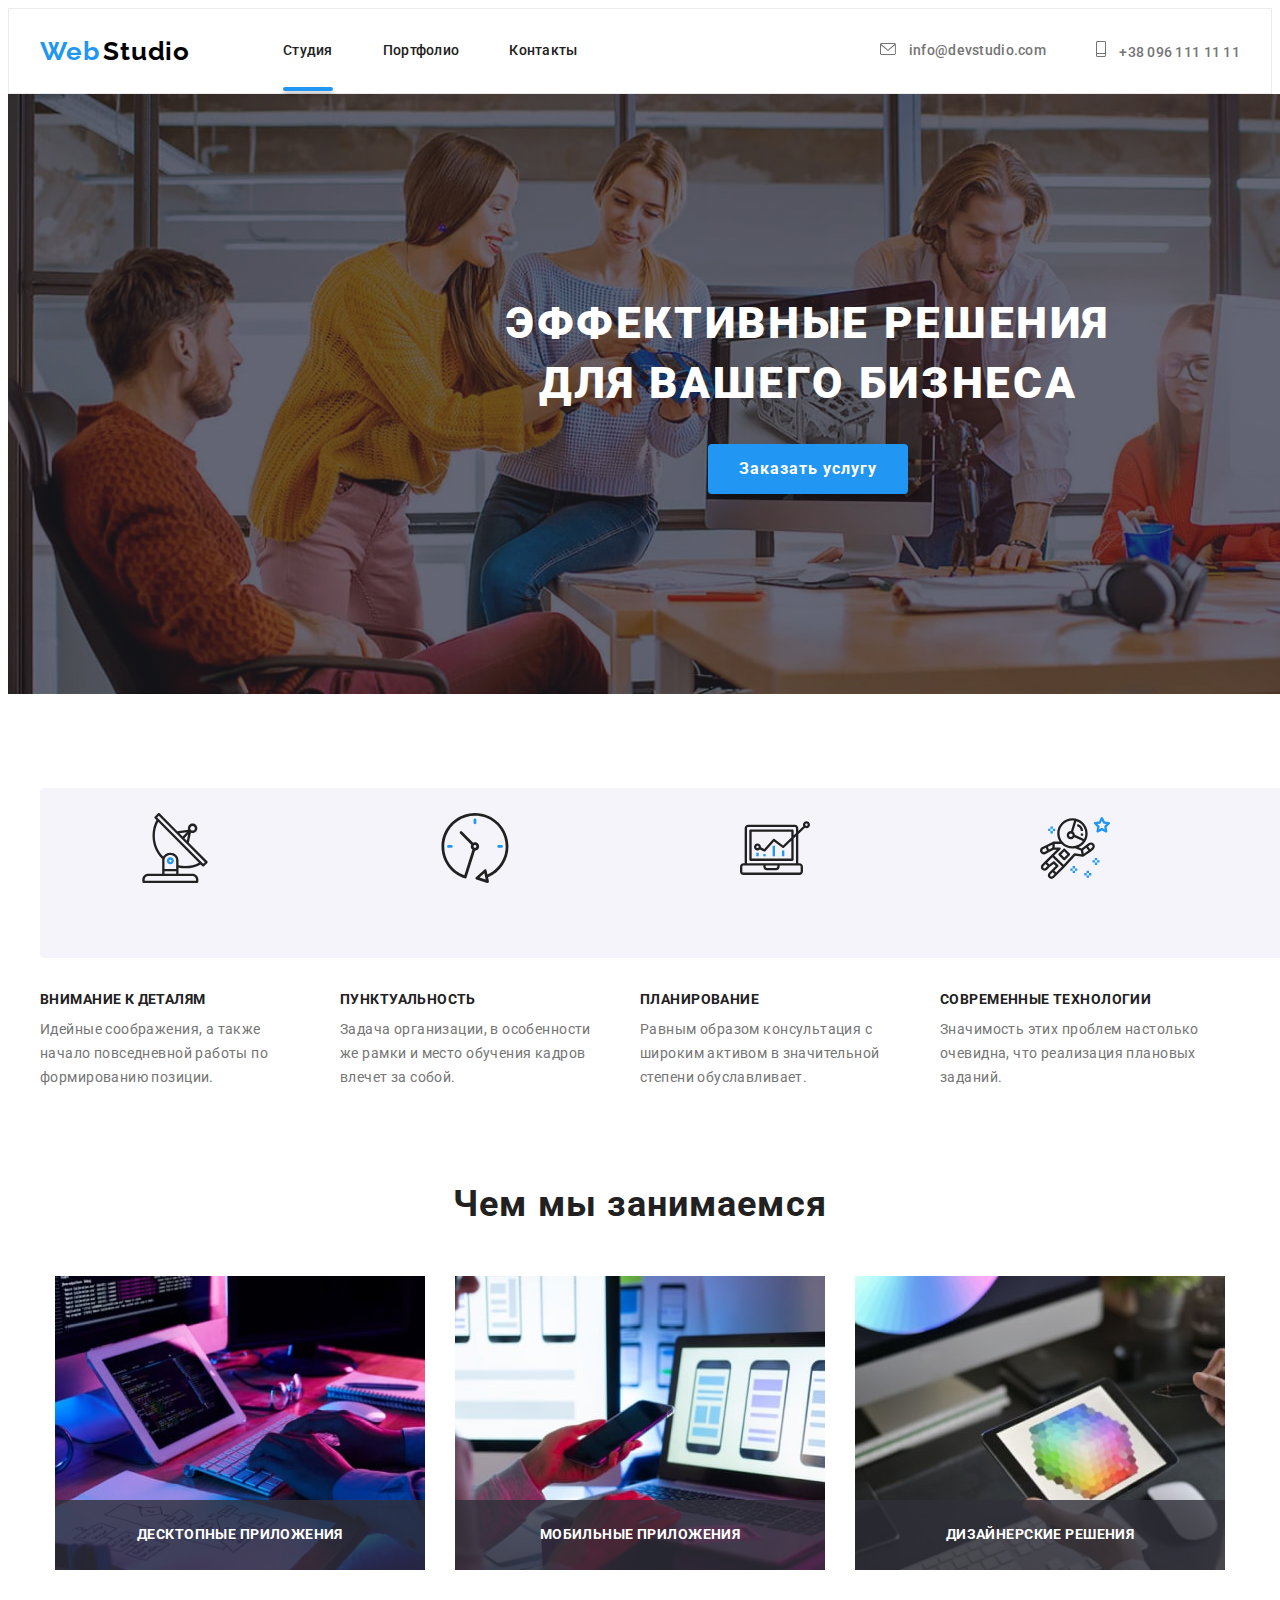
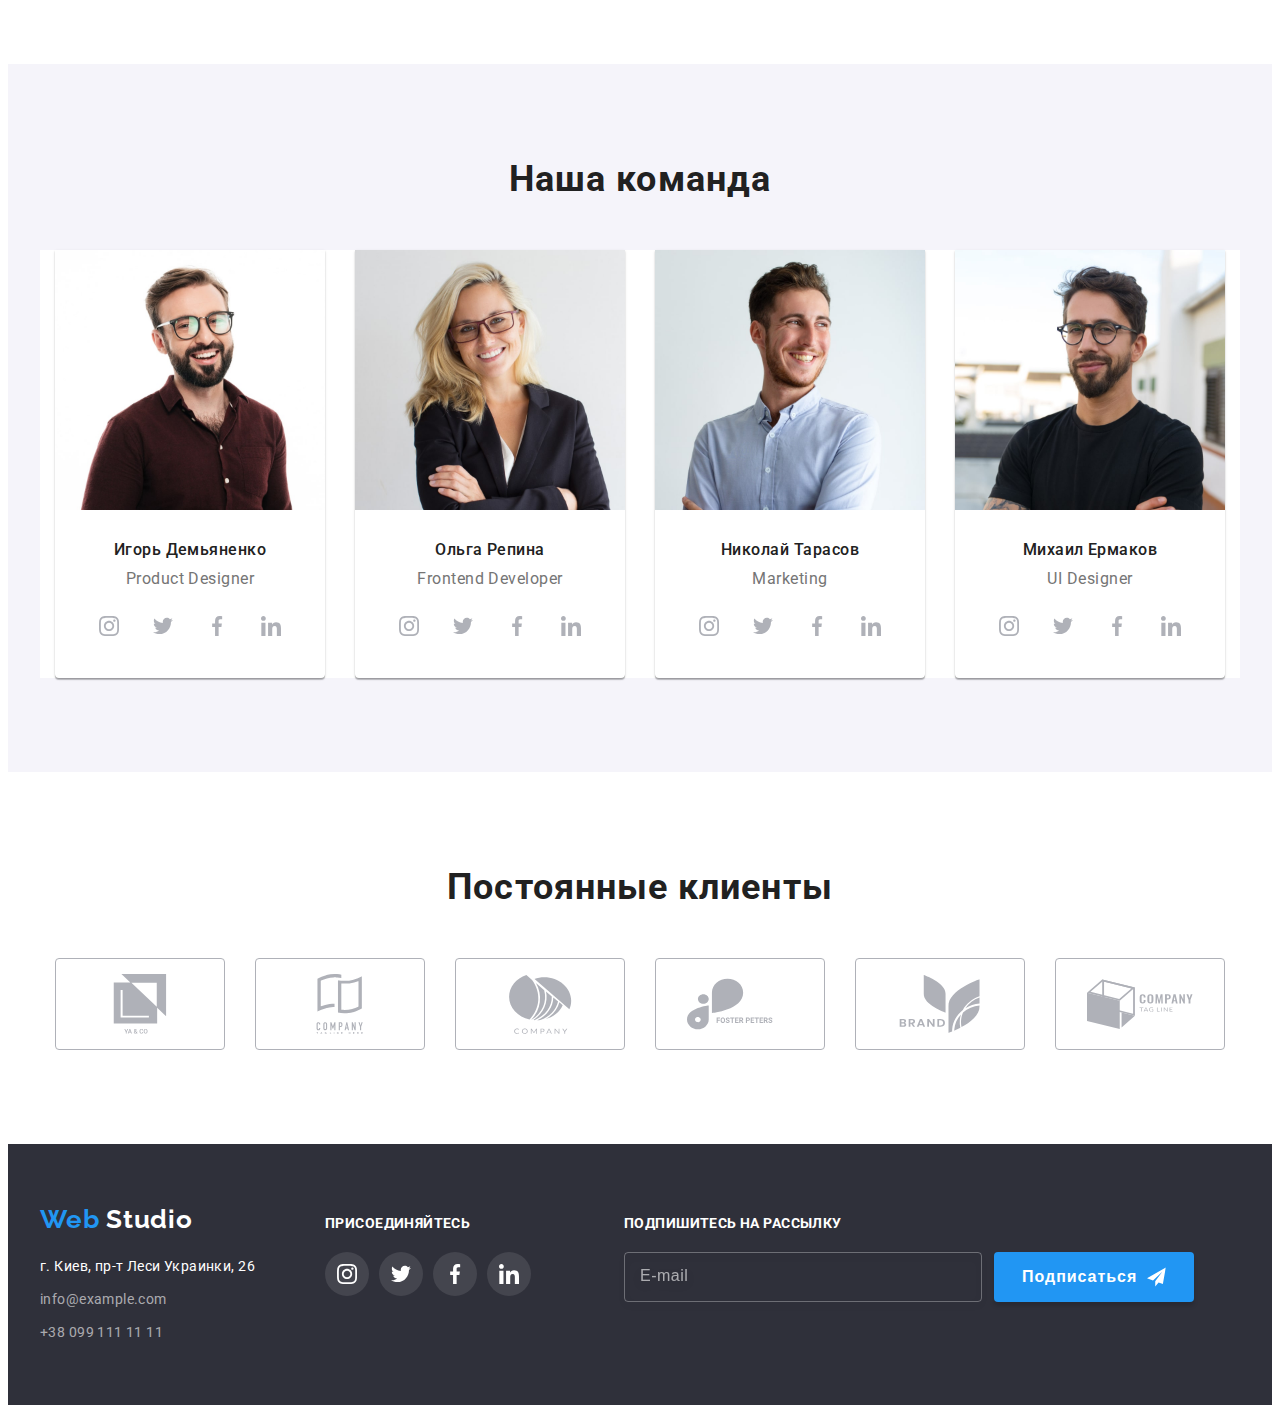
==== index.html @ dc40c223 "add files" ====
<!DOCTYPE html>
<html lang="ru">
  <head>
    <meta charset="UTF-8" />
    <meta http-equiv="X-UA-Compatible" content="IE=edge" />
    <meta name="viewport" content="width=device-width, initial-scale=1.0" />
    <title>goit-markup-hw-04</title>
    <link rel="preconnect" href="https://fonts.googleapis.com" />
    <link rel="preconnect" href="https://fonts.gstatic.com" crossorigin />
    <link
      href="https://fonts.googleapis.com/css2?family=Raleway:wght@700&family=Roboto:wght@400;500;700;900&display=swap"
      rel="stylesheet"
    />
    <link
      rel="stylesheet"
      href="https://cdnjs.cloudflare.com/ajax/libs/modern-normalize/1.1.0/modern-normalize.min.css"
      integrity="sha512-wpPYUAdjBVSE4KJnH1VR1HeZfpl1ub8YT/NKx4PuQ5NmX2tKuGu6U/JRp5y+Y8XG2tV+wKQpNHVUX03MfMFn9Q=="
      crossorigin="anonymous"
      referrerpolicy="no-referrer"
    />

    <link rel="stylesheet" href="./css/styles.css" />
  </head>
  <body>
    <!-- Шапка сайта   -->

    <header class="header">
      <div class="container header-container">
        <nav class="header-navigation">
          <a class="link header-logo" href="#0" lang="en">
            <span class="first-color-logo">Web</span>
            <span class="second-color-logo">Studio</span></a
          >
          <ul class="list header-list">
            <li class="header-item">
              <a class="link header-link current" href="">Студия </a>
            </li>
            <li class="header-item">
              <a class="link header-link" href="./portfolio.html"> Портфолио</a>
            </li>

            <li class="header-item">
              <a class="link header-link" href=""> Контакты </a>
            </li>
          </ul>
        </nav>

        <ul class="list header-contacts">
          <li>
            <a class="link header-mail" href="mailto:info@devstudio.com" lang="en">
              <svg class="header-mail-icon">
                <use href="./images/aicons.svg#letter" width="16" height="12"></use>
              </svg>
              info@devstudio.com</a
            >
          </li>
          <li>
            <a class="link header-tel" href="tel:+380961111111">
              <svg class="header-tel-icon">
                <use href="./images/aicons.svg#book" width="10" height="16"></use>
              </svg>
              +38 096 111 11 11</a
            >
          </li>
        </ul>
      </div>
    </header>

    <!-- Главный заголовок   -->
    <main>
      <section class="main-section">
        <div class="container main-container">
          <h1 class="mein-heading">Эффективные решения для вашего бизнеса</h1>
          <button class="main-btn" type="button" data-modal-open>Заказать услугу</button>
        </div>
      </section>

      <!-- Наши преимущества -->
      <section class="page-section">
        <div class="container">
          <ul class="list list-section">
            <li class="list-text">
              <svg class="page-section-icon" width="270" height="120">
                <use href="./images/aicons.svg#antenn" width="70" height="70"></use>
              </svg>

              <h3 class="head-section">Внимание к деталям</h3>
              <p class="content-section">
                Идейные соображения, а также начало повседневной работы по формированию позиции.
              </p>
            </li>
            <li class="list-text">
              <svg class="page-section-icon" width="270" height="120">
                <use href="./images/aicons.svg#clock" width="70" height="70"></use>
              </svg>
              <h3 class="head-section">Пунктуальность</h3>
              <p class="content-section">
                Задача организации, в особенности же рамки и место обучения кадров влечет за собой.
              </p>
            </li>
            <li class="list-text">
              <svg class="page-section-icon" width="270" height="120">
                <use href="./images/aicons.svg#diagram" width="70" height="70"></use>
              </svg>
              <h3 class="head-section">Планирование</h3>
              <p class="content-section">
                Равным образом консультация с широким активом в значительной степени обуславливает.
              </p>
            </li>
            <li class="list-text">
              <svg class="page-section-icon" width="270" height="120">
                <use href="./images/aicons.svg#astronaut" width="70" height="70"></use>
              </svg>
              <h3 class="head-section">Современные технологии</h3>
              <p class="content-section">
                Значимость этих проблем настолько очевидна, что реализация плановых заданий.
              </p>
            </li>
          </ul>
        </div>
      </section>

      <!-- Чем мы занимаемся  -->
      <section class="classes">
        <div class="container">
          <h2 class="title-work">Чем мы занимаемся</h2>
          <ul class="list list-img">
            <li class="order-img">
              <img src="./images/box-1.jpg" alt="фото1" width="370" height="294" />
              <h3 class="order-img-header">Десктопные приложения</h3>
            </li>
            <li class="order-img">
              <img src="./images/box-2.jpg" alt="фото2" width="370" height="294" />
              <h3 class="order-img-header">Мобильные приложения</h3>
            </li>
            <li class="order-img">
              <img src="./images/box-3.jpg" alt="фото3" width="370" height="294" />
              <h3 class="order-img-header">Дизайнерские решения</h3>
            </li>
          </ul>
        </div>
      </section>

      <!-- Наша команда  -->

      <section class="section-team">
        <div class="container">
          <h2 class="title-team">Наша команда</h2>
          <ul class="list list-team">
            <li>
              <img src="./images/person1.jpg" alt="Игорь Демьяненко" width="270" height="260" />
              <div class="indentation-text">
                <h3 class="name-person">Игорь Демьяненко</h3>
                <p class="work-person" lang="en">Product Designer</p>
                <ul class="list list-social-team">
                  <li class="social-team-item">
                    <a href="" class="social-team-link">
                      <svg class="social-team-icon" width="20" height="20">
                        <use href="./images/aicons.svg#instagram"></use>
                      </svg>
                    </a>
                  </li>
                  <li class="social-team-item">
                    <a href="" class="social-team-link">
                      <svg class="social-team-icon" width="20" height="20">
                        <use href="./images/aicons.svg#twitter"></use>
                      </svg>
                    </a>
                  </li>
                  <li class="social-team-item">
                    <a href="" class="social-team-link">
                      <svg class="social-team-icon" width="20" height="20">
                        <use href="./images/aicons.svg#facebook"></use>
                      </svg>
                    </a>
                  </li>
                  <li class="social-team-item">
                    <a href="" class="social-team-link">
                      <svg class="social-team-icon" width="20" height="20">
                        <use href="./images/aicons.svg#linkedin"></use>
                      </svg>
                    </a>
                  </li>
                </ul>
              </div>
            </li>
            <li>
              <img src="./images/person2.jpg" alt="Ольга Репина " width="270" height="260" />
              <div class="indentation-text">
                <h3 class="name-person">Ольга Репина</h3>
                <p class="work-person" lang="en">Frontend Developer</p>
                <ul class="list list-social-team">
                  <li class="social-team-item">
                    <a href="" class="social-team-link">
                      <svg class="social-team-icon" width="20" height="20">
                        <use href="./images/aicons.svg#instagram"></use>
                      </svg>
                    </a>
                  </li>
                  <li class="social-team-item">
                    <a href="" class="social-team-link">
                      <svg class="social-team-icon" width="20" height="20">
                        <use href="./images/aicons.svg#twitter"></use>
                      </svg>
                    </a>
                  </li>
                  <li class="social-team-item">
                    <a href="" class="social-team-link">
                      <svg class="social-team-icon" width="20" height="20">
                        <use href="./images/aicons.svg#facebook"></use>
                      </svg>
                    </a>
                  </li>
                  <li class="social-team-item">
                    <a href="" class="social-team-link">
                      <svg class="social-team-icon" width="20" height="20">
                        <use href="./images/aicons.svg#linkedin"></use>
                      </svg>
                    </a>
                  </li>
                </ul>
              </div>
            </li>
            <li>
              <img src="./images/person3.jpg" alt="Николай Тарасов" width="270" height="260" />
              <div class="indentation-text">
                <h3 class="name-person">Николай Тарасов</h3>
                <p class="work-person" lang="en">Marketing</p>
                <ul class="list list-social-team">
                  <li class="social-team-item">
                    <a href="" class="social-team-link">
                      <svg class="social-team-icon" width="20" height="20">
                        <use href="./images/aicons.svg#instagram"></use>
                      </svg>
                    </a>
                  </li>
                  <li class="social-team-item">
                    <a href="" class="social-team-link">
                      <svg class="social-team-icon" width="20" height="20">
                        <use href="./images/aicons.svg#twitter"></use>
                      </svg>
                    </a>
                  </li>
                  <li class="social-team-item">
                    <a href="" class="social-team-link">
                      <svg class="social-team-icon" width="20" height="20">
                        <use href="./images/aicons.svg#facebook"></use>
                      </svg>
                    </a>
                  </li>
                  <li class="social-team-item">
                    <a href="" class="social-team-link">
                      <svg class="social-team-icon" width="20" height="20">
                        <use href="./images/aicons.svg#linkedin"></use>
                      </svg>
                    </a>
                  </li>
                </ul>
              </div>
            </li>
            <li>
              <img src="./images/person4.jpg" alt="Михаил Ермаков" width="270" height="260" />
              <div class="indentation-text">
                <h3 class="name-person">Михаил Ермаков</h3>
                <p class="work-person" lang="en">UI Designer</p>
                <ul class="list list-social-team">
                  <li class="social-team-item">
                    <a href="" class="social-team-link">
                      <svg class="social-team-icon" width="20" height="20">
                        <use href="./images/aicons.svg#instagram"></use>
                      </svg>
                    </a>
                  </li>
                  <li class="social-team-item">
                    <a href="" class="social-team-link">
                      <svg class="social-team-icon" width="20" height="20">
                        <use href="./images/aicons.svg#twitter"></use>
                      </svg>
                    </a>
                  </li>
                  <li class="social-team-item">
                    <a href="" class="social-team-link">
                      <svg class="social-team-icon" width="20" height="20">
                        <use href="./images/aicons.svg#facebook"></use>
                      </svg>
                    </a>
                  </li>
                  <li class="social-team-item">
                    <a href="" class="social-team-link">
                      <svg class="social-team-icon" width="20" height="20">
                        <use href="./images/aicons.svg#linkedin"></use>
                      </svg>
                    </a>
                  </li>
                </ul>
              </div>
            </li>
          </ul>
        </div>
      </section>
      <!-- Постоянные клиенты  -->
      <section class="section-clients">
        <div class="container">
          <h2 class="title-clients">Постоянные клиенты</h2>
          <ul class="list list-clients">
            <li class="item-clients">
              <a href="" class="link-clients">
                <svg class="icon-clients" width="106" height="60">
                  <use href="./images/aicons.svg#company1"></use>
                </svg>
              </a>
            </li>
            <li class="item-clients">
              <a href="" class="link-clients">
                <svg class="icon-clients" width="106" height="60">
                  <use href="./images/aicons.svg#company2"></use>
                </svg>
              </a>
            </li>
            <li class="item-clients">
              <a href="" class="link-clients">
                <svg class="icon-clients" width="106" height="60">
                  <use href="./images/aicons.svg#company3"></use>
                </svg>
              </a>
            </li>
            <li class="item-clients">
              <a href="" class="link-clients">
                <svg class="icon-clients" width="106" height="60">
                  <use href="./images/aicons.svg#group-2"></use>
                </svg>
              </a>
            </li>
            <li class="item-clients">
              <a href="" class="link-clients">
                <svg class="icon-clients" width="106" height="60">
                  <use href="./images/aicons.svg#company5"></use>
                </svg>
              </a>
            </li>
            <li class="item-clients">
              <a href="" class="link-clients">
                <svg class="icon-clients" width="106" height="60">
                  <use href="./images/aicons.svg#group6"></use>
                </svg>
              </a>
            </li>
          </ul>
        </div>
      </section>
    </main>

    <!-- Контакты -->

    <footer class="footer-block">
      <div class="container futter-container">
        <div class="address-block">
          <a class="link" href="#0" lang="en"
            ><span class="first-color-logo">Web</span
            ><span class="second-color-logo futter-logo-color"> Studio</span>
          </a>
          <address class="contacts">
            <ul class="list">
              <li>
                <a
                  class="link contacts-address"
                  href="https://goo.gl/maps/wN2QfeuY1FiPQJow7"
                  target="_blank"
                  rel="noopener noreferrer"
                >
                  г. Киев, пр-т Леси Украинки, 26
                </a>
              </li>
              <li class="mail-futter">
                <a class="link contacts-mail mail-futter" href="" lang="en">info@example.com</a>
              </li>
              <li>
                <a class="link contacts-tel" href=""> +38 099 111 11 11</a>
              </li>
            </ul>
          </address>
        </div>
        <div class="socials-block">
          <h3 class="tittle-socials">ПРИСОЕДИНЯЙТЕСЬ</h3>
          <ul class="list social-list">
            <li class="social-item">
              <a href="" class="social-link">
                <svg class="social-icon" width="20" height="20">
                  <use href="./images/aicons.svg#instagram"></use>
                </svg>
              </a>
            </li>
            <li class="social-item">
              <a href="" class="social-link">
                <svg class="social-icon" width="20" height="20">
                  <use href="./images/aicons.svg#twitter"></use>
                </svg>
              </a>
            </li>
            <li class="social-item">
              <a href="" class="social-link">
                <svg class="social-icon" width="20" height="20">
                  <use href="./images/aicons.svg#facebook"></use>
                </svg>
              </a>
            </li>
            <li class="social-item">
              <a href="" class="social-link">
                <svg class="social-icon" width="20" height="20">
                  <use href="./images/aicons.svg#linkedin"></use>
                </svg>
              </a>
            </li>
          </ul>
        </div>
        <form action="#" class="subscription">
          <p class="text-subscription">Подпишитесь на рассылку</p>
          <div class="wrapper-send">
            <input class="input-subscription" type="email" placeholder="E-mail" />
            <button type="submit" class="btn-subscription">
              Подписаться
              <svg class="icon-send" width="24" height="24">
                <use href="./images/aicons.svg#icon-send" class="icon-send"></use>
              </svg>
            </button>
          </div>
        </form>
      </div>
    </footer>
    <div class="backdrop is-hidden" data-modal>
      <div class="modal">
        <button type="button" class="modal-close" data-modal-close>
          <svg class="modal-close-icon" width="18" height="18">
            <use href="./images/aicons.svg#close"></use>
          </svg>
        </button>
        <b class="modal-title">Оставьте свои данные, мы вам перезвоним</b>
        <form action="#" class="modal-form">
          <label for="user-name"> Имя </label>
          <div class="input-wrap">
            <input type="text" class="modal-form-input" name="user-name" id="user-name" />
            <svg width="18" height="18" class="input-icon">
              <use href="./images/aicons.svg#person-black"></use>
            </svg>
          </div>
          <label for="user-tel">Телефон</label>
          <div class="input-wrap">
            <input type="tel" class="modal-form-input" name="user-tel" id="user-tel" />
            <svg width="18" height="18" class="input-icon">
              <use href="./images/aicons.svg#phone-black"></use>
            </svg>
          </div>
          <label for="user-mail">Почта</label>
          <div class="input-wrap">
            <input type="email" class="modal-form-input" name="user-mail" id="user-mail" />
            <svg width="18" height="18" class="input-icon">
              <use href="./images/aicons.svg#email-black"></use>
            </svg>
          </div>
          <p class="comment-modal">Комментарий</p>
          <textarea name="inline-text" class="area-text" placeholder="Введите текст"></textarea>
          <div class="wrap-check">
            <input type="checkbox" name="policy" id="policy" class="modal-check visually-hidden" />
            <label for="policy" class="check-text">
              <span class="check-item">
                <svg width="11" height="8" class="check-icom">
                  <use href="./images/aicons.svg#check"></use>
                </svg>
              </span>
              Соглашаюсь с рассылкой и принимаю <a href="" class="link-check">Условия договора</a>
            </label>
          </div>
          <button type="submit" class="btn-modal">Отправить</button>
        </form>
      </div>
    </div>
    <script src="./JS/modal.js"></script>
  </body>
</html>
---- css/styles.css ----
:root {
  --first-title-color: #ffffff;
  --second-title-color: #212121;
  --accent-color: #2196f3;
  --header-text-color: #212121;
  --first-logo-color: #2196f3;
  --second-logo-color: #000000;
  --address-color: #ffffff;
  --second-address-color: rgba(255, 255, 255, 0.6);
}
body {
  font-family: 'roboto', Arial, Helvetica, sans-serif;
  color: #757575;
}

p,
h1,
h2,
h3,
h4,
h5,
h6 {
  margin: 0;
}
ul {
  margin: 0;
  padding: 0;
}
button {
  cursor: pointer;
}
img {
  display: block;
  max-width: 100%;
}
.container {
  width: 1200px;
  padding-left: 15px;
  padding-right: 15px;
  margin: 0 auto;
}

.list {
  list-style: none;
}

.link {
  text-decoration: none;
}
.visually-hidden {
  position: absolute;
  clip: rect(0 0 0 0);
  width: 1px;
  height: 1px;
  margin: -1px;
  border: 0;
  padding: 0;
  overflow: hidden;
}
/* ----------------------------ЛОГОТИП-------------------- */
.header-logo {
  margin-right: 93px;
}
.first-color-logo {
  font-family: Raleway;
  font-weight: 700;
  font-size: 26px;
  line-height: 1.19;
  letter-spacing: 0.03em;
  color: var(--first-logo-color);
}

.second-color-logo {
  font-family: Raleway;
  font-weight: 700;
  font-size: 26px;
  line-height: 1.19;
  letter-spacing: 0.03em;
  color: var(--second-logo-color);
}

/* ------------------------------ШАПКА-------------------------- */

.header-border {
  background-color: #ffffff;
  margin-left: auto;
  margin-right: auto;
  border-bottom: 1px solid #ececec;
}
.header-container {
  display: flex;
}

.header-navigation {
  display: flex;
  align-items: center;
}
.header-list {
  display: flex;
}
.header-item:not(:last-child) {
  margin-right: 50px;
}
.header-contacts {
  display: flex;
  align-items: center;
  margin-left: auto;
}

.header-link {
  position: relative;

  display: block;
  padding-bottom: 32px;
  padding-top: 32px;
  font-weight: 500;
  font-size: 14px;
  line-height: 1.14;
  letter-spacing: 0.02em;
  color: var(--header-text-color);

  transition-property: var(--accent-color);
  transition-duration: 250ms;
  transition-timing-function: cubic-bezier(0.4, 0, 0.2, 1);
}

.header-link.current::after {
  position: absolute;
  left: 0;
  bottom: 0;

  content: '';
  display: block;
  width: 100%;
  height: 4px;
  background-color: var(--accent-color);
  box-shadow: 0px 4px 4px rgba(0, 0, 0, 0.25);
  border-radius: 2px;
}

.header-mail {
  display: block;
  padding-bottom: 32px;
  padding-top: 32px;
  font-weight: 500;
  font-size: 14px;
  line-height: 1.14;
  letter-spacing: 0.02em;
  color: #757575;
  margin-right: 50px;

  transition-property: var(--accent-color);
  transition-duration: 250ms;
  transition-timing-function: cubic-bezier(0.4, 0, 0.2, 1);
}

.header-mail-icon {
  width: 16px;
  height: 12px;
  margin-right: 10px;
  align-items: center;
  fill: currentColor;
}

.header-tel {
  display: block;
  padding-bottom: 32px;
  padding-top: 32px;
  font-weight: 500;
  font-size: 14px;
  line-height: 1.14;
  letter-spacing: 0.02em;
  color: #757575;

  transition-property: var(--accent-color);
  transition-duration: 250ms;
  transition-timing-function: cubic-bezier(0.4, 0, 0.2, 1);
}
.header-tel-icon {
  width: 10px;
  height: 16px;
  margin-right: 10px;
  fill: currentColor;
}

.header-link:hover,
.header-link:focus {
  color: var(--accent-color);
  transition-duration: 500ms;
}
.header-mail:hover,
.header-mail:focus {
  color: var(--accent-color);
}
.header-tel:hover,
.header-tel:focus {
  color: var(--accent-color);
}
/* ---------------------ГЛАВНЫЙ ЗАГОЛОВОК------------------- */
.main-section {
  background: #2f303a;
  background-image: linear-gradient(rgba(47, 48, 58, 0.4), rgba(47, 48, 58, 0.4)),
    url(../images/Img-min.jpg);

  background-repeat: no-repeat;
  background-position: center;
  background-size: cover;
  width: 1600px;

  margin-left: auto;
  margin-right: auto;
  padding-top: 200px;
  padding-bottom: 200px;
}

.mein-heading {
  display: block;
  margin: 0 auto;
  width: 696px;

  font-weight: 900;
  font-size: 44px;
  line-height: 1.36;
  text-align: center;
  letter-spacing: 0.06em;
  text-transform: uppercase;
  color: var(--first-title-color);
}

.main-btn {
  width: 200px;
  display: block;
  margin: 0 auto;
  margin-top: 30px;
  padding: 10px;
  border-radius: 4px;
  box-shadow: 10px 4px 4px rgba(0, 0, 0, 0.15);

  font-family: inherit;
  font-weight: 700;
  font-size: 16px;
  line-height: 1.88;
  align-items: center;
  text-align: center;
  letter-spacing: 0.06em;
  cursor: pointer;
  background: #2196f3;
  color: var(--first-title-color);
  border: none;
}
.backdrop {
  position: fixed;

  width: 100vw;
  height: 100vh;
  top: 0;
  background: rgba(0, 0, 0, 0.2);
  transition: opacity 500ms, visibility 500ms;
}
.backdrop.is-hidden .modal {
  transform: scale(1.5) rotate(180deg) translate(-500px, 500px);
  transition: transform 500ms;
}
.modal {
  position: absolute;
  top: 50%;
  left: 50%;
  width: 528px;
  height: 581px;
  padding: 40px;

  background: #ffffff;
  box-shadow: 0px 1px 3px rgba(0, 0, 0, 0.12), 0px 1px 1px rgba(0, 0, 0, 0.14),
    0px 2px 1px rgba(0, 0, 0, 0.2);
  border-radius: 4px;
  transform: scale(1) rotate(0) translate(-500px, 500px);
  transform: translate(-50%, -50%);
  transition: transform 500ms;
}

.modal-close {
  position: absolute;
  width: 30px;
  height: 30px;
  border-radius: 50%;
  top: 8px;
  right: 8px;
  background: #ffffff;
  border: 1px solid rgba(0, 0, 0, 0.1);

  display: flex;
  align-items: center;
}
.modal-close-icon {
  transition-property: fill;
  transition-duration: 250ms;
  transition-timing-function: cubic-bezier(0.4, 0, 0.2, 1);
}
.modal-close:hover .modal-close-icon,
.modal-close:focus .modal-close-icon {
  fill: var(--accent-color);

  transition-property: fill;
  transition-duration: 250ms;
  transition-timing-function: cubic-bezier(0.4, 0, 0.2, 1);
}
.is-hidden {
  visibility: hidden;
  opacity: 0;
  pointer-events: none;
}
.modal-title {
  display: inline-block;
  font-weight: 700;
  font-size: 20px;
  line-height: 1.15;
  text-align: center;
  letter-spacing: 0.03em;
  margin-bottom: 12px;
  color: #212121;
}
.input-wrap {
  position: relative;
  margin-bottom: 10px;
}
.modal-form > label {
  display: block;
  font-weight: 400;
  font-size: 12px;
  line-height: 1.17;
  letter-spacing: 0.01em;
  margin-bottom: 4px;
}
.modal-form-input {
  margin: 0;
  width: 100%;
  height: 40px;
  border: 1px solid rgba(33, 33, 33, 0.2);
  border-radius: 4px;
  padding: 12px 42px;
  outline: none;
}
.modal-form-input:focus,
.area-text:focus {
  border-color: #2196f3;
}
.modal-form-input:focus + .input-icon {
  fill: #2196f3;
}
.input-icon {
  position: absolute;
  left: 12px;
  top: 50%;
  transform: translateY(-50%);
}
.area-text {
  width: 100%;
  height: 120px;
  border: 1px solid rgba(33, 33, 33, 0.2);
  border-radius: 4px;
  resize: none;
  padding: 12px 16px;
  outline: none;
}

.area-text::placeholder {
  font-weight: normal;
  font-size: 14px;
  line-height: 1.14;
  letter-spacing: 0.01em;
  color: rgba(117, 117, 117, 0.5);
}
.comment-modal {
  margin-bottom: 4px;
  font-weight: 400;
  font-size: 12px;
  line-height: 1.14;
  letter-spacing: 0.01em;
}
.wrap-check {
  margin-top: 16px;
  margin-bottom: 34px;
}
.modal-check:checked + .check-text .check-item {
  background-color: var(--accent-color);
  border: none;
}
.check-item {
  display: flex;
  align-items: center;
  justify-content: center;
  width: 16px;
  height: 15px;
  border: 2px solid#212121;
  border-radius: 2px;
  margin-right: 8px;
}
.check-icom {
  fill: #ffffff;
}
.check-text {
  display: flex;
  align-items: center;
  justify-content: center;

  font-style: normal;
  font-weight: normal;
  font-size: 14px;
  line-height: 1.71;
  letter-spacing: 0.03em;
}
.link-check {
  font-weight: 400;
  font-size: 14px;
  line-height: 1.71;
  letter-spacing: 0.03em;
  color: #2196f3;
}
.btn-modal {
  display: block;
  width: 200px;
  height: 50px;
  font-weight: 700;
  font-size: 16px;
  line-height: 1.87;
  margin: 0 auto;
  letter-spacing: 0.06em;
  color: #ffffff;
  background: #188ce8;
  box-shadow: 0px 4px 4px rgba(0, 0, 0, 0.15);
  border-radius: 4px;
  border: none;
  padding: 0;
}
/* ------------------------------ПРИЕМУЩЕСТВА-------------------- */

.page-section {
  margin-left: auto;
  margin-right: auto;
  background: #ffffff;
  padding-top: 94px;
  padding-bottom: 94px;
}

.list-section {
  margin-right: auto;
  margin-left: auto;
  display: flex;
}
.list-text {
  width: 270px;
}

.list-text:not(:last-child) {
  margin-right: 30px;
}
.page-section-icon {
  padding: 25px 100px;
  background: #f5f4fa;
  border-radius: 4px;
  margin-bottom: 30px;
}
.head-section {
  margin-bottom: 10px;
  font-weight: 700;
  font-size: 14px;
  line-height: 1.14;
  letter-spacing: 0.03em;
  text-transform: uppercase;
  color: var(--header-text-color);
}

.content-section {
  font-weight: 400;
  font-size: 14px;
  line-height: 1.71;
  letter-spacing: 0.03em;
}
/*---------------ЧЕМ ЗАНИМАЕМСЯ------------ */
.classes {
  margin-right: auto;
  margin-left: auto;
  padding-bottom: 94px;
}

.title-work {
  margin-bottom: 50px;
  background: #ffffff;
  font-weight: 700;
  font-size: 36px;
  line-height: 1.17;
  text-align: center;
  letter-spacing: 0.03em;
  color: var(--second-title-color);
}
.list-img {
  display: flex;
  justify-content: center;
}
.order-img:not(:last-child) {
  margin-right: 30px;
}
.order-img {
  position: relative;
}

.order-img-header {
  display: flex;
  position: absolute;
  width: 100%;
  height: 70px;
  bottom: 0;
  align-items: center;
  justify-content: center;

  font-weight: 700;
  font-size: 14px;
  line-height: 1.14px;
  text-align: center;
  letter-spacing: 0.03em;
  background-color: rgba(47, 48, 58, 0.8);
  text-transform: uppercase;
  color: #ffffff;
}
/* ------------НАША КОМАНДА----------------- */

.section-team {
  background: #f5f4fa;
  margin-left: auto;
  margin-right: auto;
  padding-top: 94px;
  padding-bottom: 94px;
}

.title-team {
  margin-bottom: 50px;
  font-weight: 700;
  font-size: 36px;
  line-height: 1.17;
  text-align: center;
  letter-spacing: 0.03em;
  color: var(--header-text-color);
}
.list-team {
  display: flex;
  justify-content: center;
  background-color: #ffffff;
}
.list-team > li:not(:last-child) {
  margin-right: 30px;
}
.list-team > li {
  box-shadow: 0px 1px 3px rgba(0, 0, 0, 0.12), 0px 1px 1px rgba(0, 0, 0, 0.14),
    0px 2px 1px rgba(0, 0, 0, 0.2);
  border-radius: 0px 0px 4px 4px;
  width: 270px;
}
.indentation-text {
  padding-top: 30px;
  padding-bottom: 30px;
}
.name-person {
  font-weight: 500;
  font-size: 16px;
  line-height: 1.19;
  text-align: center;
  letter-spacing: 0.03em;
  color: var(--second-title-color);
}

.work-person {
  margin-top: 10px;
  margin-bottom: 16px;
  font-weight: 400;
  font-size: 16px;
  line-height: 1.19;
  text-align: center;
  letter-spacing: 0.03em;
}
.list-social-team {
  display: flex;
  justify-content: center;
}
.social-team-item {
  width: 44px;
  height: 44px;
}
.social-team-item + .social-team-item {
  margin-left: 10px;
}
.social-team-link {
  width: 100%;
  height: 100%;
  background-color: #ffffff;
  color: #afb1b8;
  border-radius: 50%;

  display: flex;
  justify-content: center;
  align-items: center;

  transition-property: background-color, color;
  transition-duration: 250ms;
  transition-timing-function: cubic-bezier(0.4, 0, 0.2, 1);
}

.social-team-icon {
  fill: currentColor;
  display: flex;
  justify-content: center;
}
.social-team-link:hover,
.social-team-link:focus {
  background-color: #2196f3;
  color: #ffffff;
}

/* ------------Клиенты---------- */
.section-clients {
  padding-top: 94px;
  padding-bottom: 94px;
}
.title-clients {
  margin-bottom: 50px;

  font-weight: 700;
  font-size: 36px;
  line-height: 1.17;
  text-align: center;
  letter-spacing: 0.03em;
  color: var(--second-title-color);
}
.list-clients {
  display: flex;
  justify-content: center;
}

.item-clients + .item-clients {
  margin-left: 30px;
}

.link-clients {
  color: #afb1b8;
  display: flex;
  justify-content: center;
  align-items: center;
  border: 1px solid #afb1b8;
  box-sizing: border-box;
  border-radius: 4px;
  width: 170px;
  height: 92px;

  transition-property: color, border-color;
  transition-duration: 250ms;
  transition-timing-function: cubic-bezier(0.4, 0, 0.2, 1);
}
.link-clients:hover,
.link-clients:focus {
  color: #2196f3;
  border-color: #2196f3;
}
.icon-clients {
  fill: currentColor;
}

/* -------------КОНТАКТЫ----------------- */

.contacts-mail:hover,
.contacts-mail:focus {
  color: var(--accent-color);
}

.contacts-tel:hover,
.contacts-tel:focus {
  color: var(--accent-color);
}

.footer-block {
  margin-left: auto;
  margin-right: auto;
  background: #2f303a;
  padding-top: 60px;
  padding-bottom: 60px;
}

.futter-container {
  display: flex;
}
.address-block {
  display: flex;
  flex-direction: column;
}
.futter-logo-color {
  color: #ffffff;
}
.contacts {
  margin-top: 20px;
}
.contacts-address {
  font-style: normal;
  font-weight: 400;
  font-size: 14px;
  line-height: 1.71;
  letter-spacing: 0.03em;
  color: var(--address-color);
}

.contacts-mail {
  font-style: normal;
  font-weight: 400;
  font-size: 14px;
  line-height: 1.71;
  letter-spacing: 0.03em;
  color: var(--second-address-color);

  transition-property: color;
  transition-duration: 250ms;
  transition-timing-function: cubic-bezier(0.4, 0, 0.2, 1);
}
.mail-futter {
  margin-bottom: 9px;
  margin-top: 9px;
}
.contacts-tel {
  font-style: normal;
  font-weight: 400;
  font-size: 14px;
  line-height: 1.71;
  letter-spacing: 0.03em;
  color: var(--second-address-color);
}
.tittle-socials {
  font-weight: 700;
  font-size: 14px;
  line-height: 1.14;
  letter-spacing: 0.03em;
  font-style: normal;
  color: #ffffff;
  margin-bottom: 20px;
}
.socials-block {
  margin-top: 12px;
  display: flex;
  justify-content: left;
  flex-direction: column;
  margin-left: 70px;
}
.social-list {
  display: flex;
}

.social-item:not(:last-child) {
  margin-right: 10px;
}
.social-item {
  width: 44px;
  height: 44px;
}
.social-link {
  width: 100%;
  height: 100%;
  background: rgba(255, 255, 255, 0.1);
  border-radius: 50%;
  display: flex;
  justify-content: center;
  align-items: center;

  transition-property: background-color;
  transition-duration: 250ms;
  transition-timing-function: cubic-bezier(0.4, 0, 0.2, 1);
}
.social-link:hover,
.social-link:focus {
  background-color: #2196f3;
}

.social-icon {
  fill: #ffffff;
}
.subscription {
  margin-top: 12px;
  margin-left: 93px;
}
.text-subscription {
  margin-bottom: 20px;
  font-weight: 700;
  font-size: 14px;
  line-height: 1.14;
  letter-spacing: 0.03em;
  text-transform: uppercase;
  color: #ffffff;
}
.wrapper-send {
  display: flex;
}
.input-subscription {
  padding: 15px;
  width: 358px;
  color: #ffffff;
  border: 1px solid rgba(255, 255, 255, 0.3);
  box-sizing: border-box;
  filter: drop-shadow(0px 4px 4px rgba(0, 0, 0, 0.15));
  border-radius: 4px;
  background-color: transparent;
  outline: none;
}
.input-subscription::placeholder {
  font-style: normal;
  font-weight: normal;
  font-size: 16px;
  line-height: 1.25;
  letter-spacing: 0.03em;
  color: rgba(255, 255, 255, 0.6);
}

.btn-subscription {
  width: 200px;
  margin-left: 12px;
  font-weight: bold;
  font-size: 16px;
  line-height: 1.87;
  letter-spacing: 0.06em;
  display: flex;
  align-items: center;
  outline: none;
  border: none;

  background: #2196f3;
  color: #ffffff;
  box-shadow: 0px 4px 4px rgba(0, 0, 0, 0.15);
  border-radius: 4px;
  padding: 10px 28px;
}
.icon-send {
  margin-left: 10px;
  fill: #ffffff;
}
/* --------------PORTFOLIO --------------*/

/* ----------------ФИЛЬТР------------------ */

.header {
  border: 1px solid #ececec;
}
.portfolio {
  padding-top: 94px;
  padding-bottom: 94px;

  margin-left: auto;
  margin-right: auto;
  background-color: #ffffff;
}

.list-portfolio {
  margin-bottom: 50px;
  display: flex;
  justify-content: center;
}
.button-list:not(:last-child) {
  margin-right: 8px;
}
.btn-portfolio {
  padding: 6px 22px;
  font-family: inherit;
  font-weight: 500;
  font-size: 16px;
  line-height: 1.62;
  text-align: center;
  letter-spacing: 0.03em;
  color: var(--header-text-color);
  background: #f5f4fa;
  border: none;
  border-radius: 4px;

  transition-property: background-color, color;
  transition-duration: 250ms;
  transition-timing-function: cubic-bezier(0.4, 0, 0.2, 1);
}

.btn-portfolio:hover,
.btn-portfolio:focus {
  color: #ffff;
  background-color: var(--accent-color);
  box-shadow: 0px 3px 1px rgba(0, 0, 0, 0.1), 0px 1px 2px rgba(0, 0, 0, 0.08),
    0px 2px 2px rgba(0, 0, 0, 0.12);
  border-radius: 4px;
}
/* ----------Галерея------------ */

.gallery-list {
  display: flex;
  flex-wrap: wrap;
  justify-content: space-evenly;
  margin-left: -30px;
  margin-top: -30px;
}
.portfolio-link:hover .portfolio-second-text,
.portfolio-link:focus .portfolio-second-text {
  transform: translateY(0);
}
.portfolio-link {
  display: block;
  color: inherit;

  transition-property: box-shadow;
  transition-duration: 250ms;
  transition-timing-function: cubic-bezier(0.4, 0, 0.2, 1);
}
.portfolio-link:hover,
.portfolio-link:focus {
  box-shadow: 0px 1px 1px rgba(0, 0, 0, 0.12), 0px 4px 4px rgba(0, 0, 0, 0.06),
    1px 4px 6px rgba(0, 0, 0, 0.16);
}
.img-list {
  flex-basis: calc(100% / 3 - 30px);
  margin-left: 30px;
  margin-top: 30px;
  border: 1px solid #eeeeee;
}

.gallery-list-wrap {
  position: relative;
  overflow: hidden;
}
.card-content {
  padding: 20px 24px;
}

.portfolio-header-pic {
  font-weight: 700;
  font-size: 18px;
  line-height: 2;
  letter-spacing: 0.06em;
  color: var(--second-title-color);
}

.portfolio-text-pic {
  margin-top: 4px;
  font-weight: 400;
  font-size: 16px;
  line-height: 1.87;
  letter-spacing: 0.03em;
}
.portfolio-second-text {
  position: absolute;
  top: 0;
  left: 0;

  font-weight: 400;
  font-size: 18px;
  line-height: 1.56;
  letter-spacing: 0.03em;
  padding: 63px 24px;
  color: #ffffff;
  background: rgba(33, 150, 243, 0.9);
  transform: translateY(100%);
  transition: transform 250ms;
  transition-timing-function: cubic-bezier(0.4, 0, 0.2, 1);
}
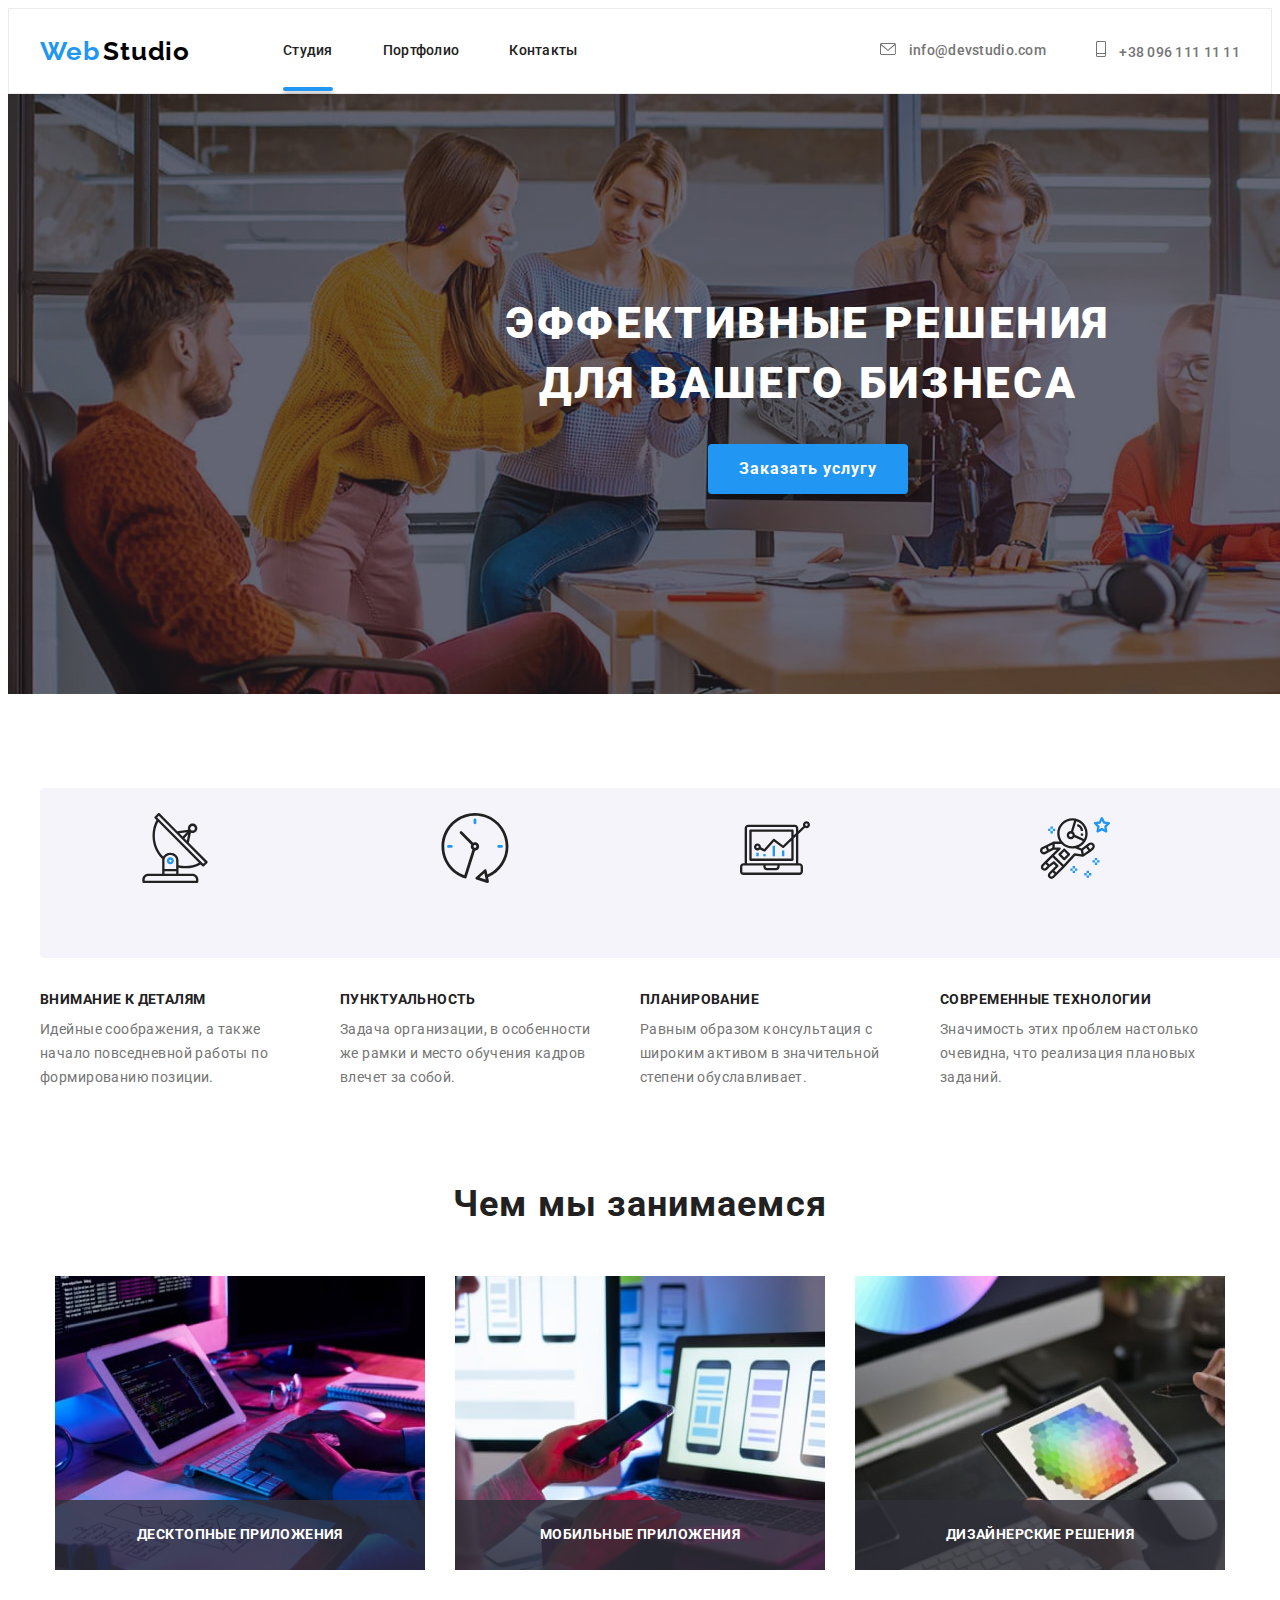
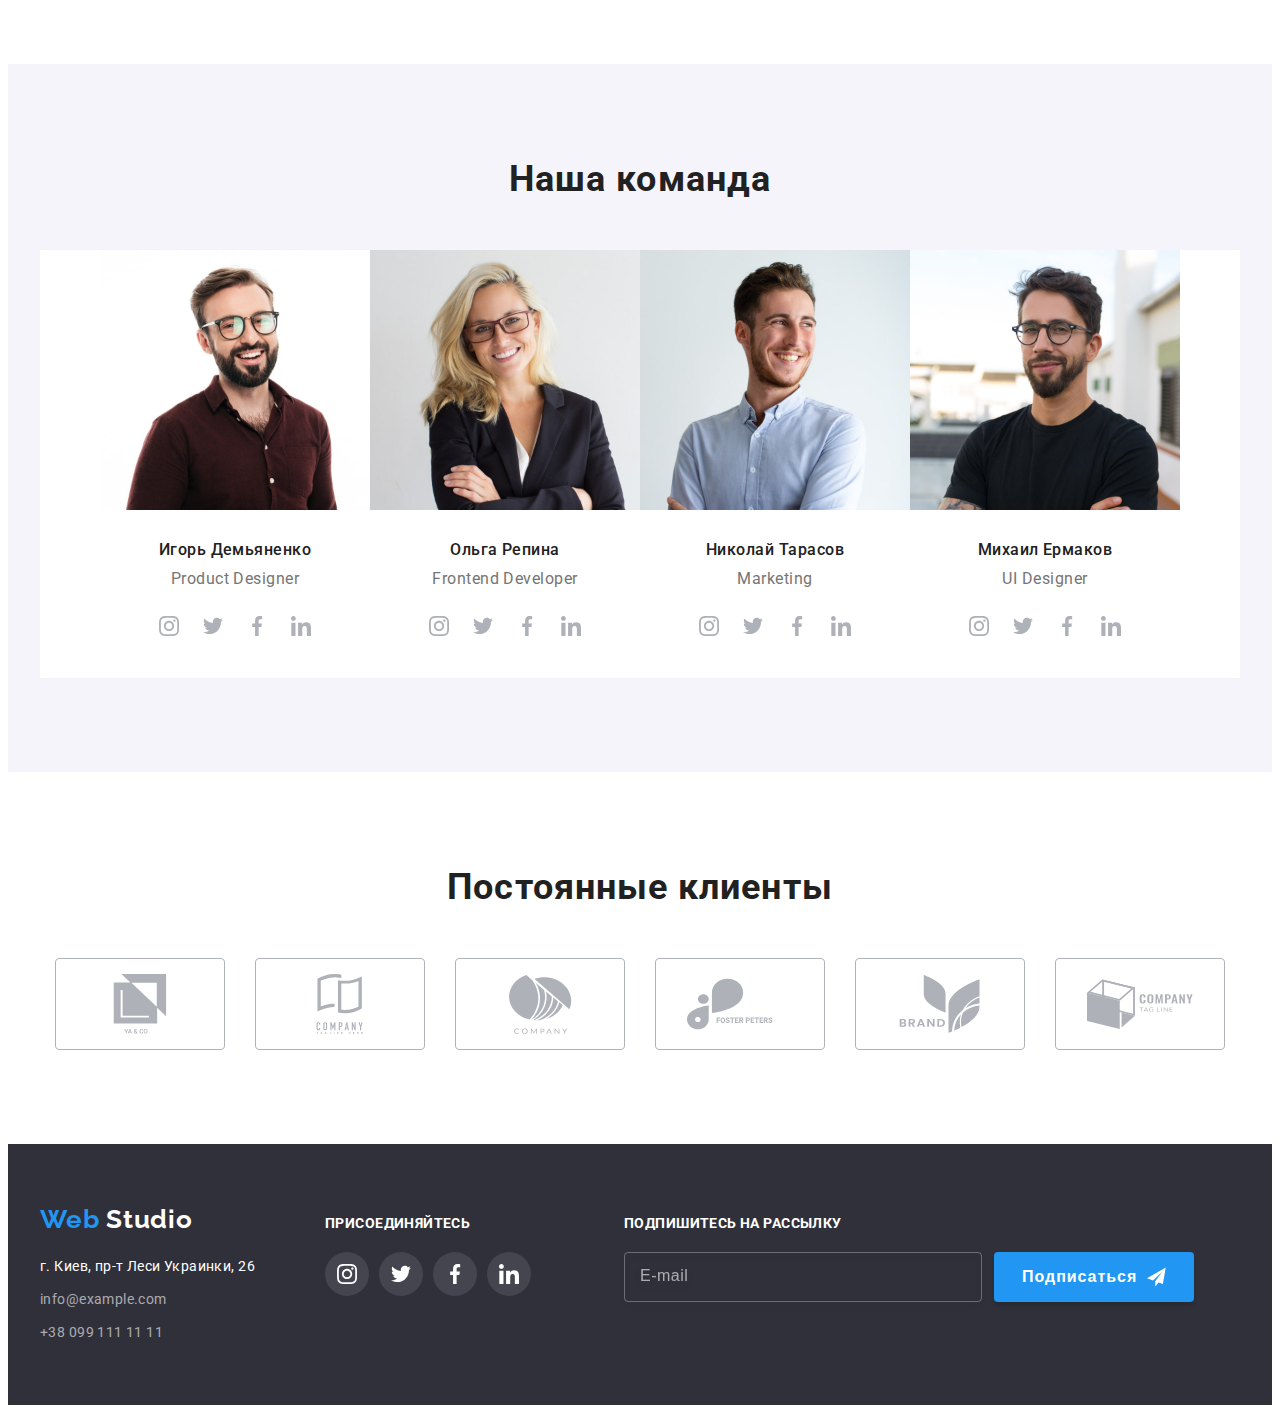
==== commit 6bf0a276: "correct" ====
--- a/index.html
+++ b/index.html
@@ -18,8 +18,7 @@
       crossorigin="anonymous"
       referrerpolicy="no-referrer"
     />
-
-    <link rel="stylesheet" href="./css/styles.css" />
+    <link rel="stylesheet" href="./css/main.min.css">
   </head>
   <body>
     <!-- Шапка сайта   -->
--- a/css/main.min.css
+++ b/css/main.min.css
@@ -0,0 +1,2 @@
+:root{--first-title-color: #ffffff;--second-title-color: #212121;--accent-color: #2196f3;--header-text-color: #212121;--first-logo-color: #2196f3;--second-logo-color: #000000;--address-color: #ffffff;--second-address-color: rgba(255, 255, 255, 0.6)}p,h1,h2,h3,h4,h5,h6{margin:0}ul{margin:0;padding:0}button{cursor:pointer}img{display:block;max-width:100%}.container{width:1200px;padding-left:15px;padding-right:15px;margin:0 auto}body{font-family:'roboto', Arial, Helvetica, sans-serif;color:#757575}.list{list-style:none}.link{text-decoration:none}.visually-hidden{position:absolute;clip:rect(0 0 0 0);width:1px;height:1px;margin:-1px;border:0;padding:0;overflow:hidden}.header-logo{margin-right:93px}.first-color-logo{font-family:Raleway;font-weight:700;font-size:26px;line-height:1.19;letter-spacing:0.03em;color:var(--first-logo-color)}.second-color-logo{font-family:Raleway;font-weight:700;font-size:26px;line-height:1.19;letter-spacing:0.03em;color:var(--second-logo-color)}.header-border{background-color:#ffffff;margin-left:auto;margin-right:auto;border-bottom:1px solid #ececec}.header-container{display:-webkit-box;display:-ms-flexbox;display:flex}.header-navigation{display:-webkit-box;display:-ms-flexbox;display:flex;-webkit-box-align:center;-ms-flex-align:center;align-items:center}.header-list{display:-webkit-box;display:-ms-flexbox;display:flex}.header-item:not(:last-child){margin-right:50px}.header-contacts{display:-webkit-box;display:-ms-flexbox;display:flex;-webkit-box-align:center;-ms-flex-align:center;align-items:center;margin-left:auto}.header-link{position:relative;display:block;padding-bottom:32px;padding-top:32px;font-weight:500;font-size:14px;line-height:1.14;letter-spacing:0.02em;color:var(--header-text-color);-webkit-transition-property:var(--accent-color);transition-property:var(--accent-color);-webkit-transition-duration:250ms;transition-duration:250ms;-webkit-transition-timing-function:cubic-bezier(0.4, 0, 0.2, 1);transition-timing-function:cubic-bezier(0.4, 0, 0.2, 1)}.header-link.current::after{position:absolute;left:0;bottom:0;content:'';display:block;width:100%;height:4px;background-color:var(--accent-color);-webkit-box-shadow:0px 4px 4px rgba(0,0,0,0.25);box-shadow:0px 4px 4px rgba(0,0,0,0.25);border-radius:2px}.header-link:hover,.header-link:focus{color:var(--accent-color);-webkit-transition-duration:500ms;transition-duration:500ms}.header-mail{display:block;padding-bottom:32px;padding-top:32px;font-weight:500;font-size:14px;line-height:1.14;letter-spacing:0.02em;color:#757575;margin-right:50px;-webkit-transition-property:var(--accent-color);transition-property:var(--accent-color);-webkit-transition-duration:250ms;transition-duration:250ms;-webkit-transition-timing-function:cubic-bezier(0.4, 0, 0.2, 1);transition-timing-function:cubic-bezier(0.4, 0, 0.2, 1)}.header-mail:hover,.header-mail:focus{color:var(--accent-color)}.header-mail-icon{width:16px;height:12px;margin-right:10px;-webkit-box-align:center;-ms-flex-align:center;align-items:center;fill:currentColor}.header-tel{display:block;padding-bottom:32px;padding-top:32px;font-weight:500;font-size:14px;line-height:1.14;letter-spacing:0.02em;color:#757575;-webkit-transition-property:var(--accent-color);transition-property:var(--accent-color);-webkit-transition-duration:250ms;transition-duration:250ms;-webkit-transition-timing-function:cubic-bezier(0.4, 0, 0.2, 1);transition-timing-function:cubic-bezier(0.4, 0, 0.2, 1)}.header-tel:hover,.header-tel:focus{color:var(--accent-color)}.header-tel-icon{width:10px;height:16px;margin-right:10px;fill:currentColor}.main-section{background:#2f303a;background-image:-webkit-gradient(linear, left top, left bottom, from(rgba(47,48,58,0.4)), to(rgba(47,48,58,0.4))),url(../images/Img-min.jpg);background-image:linear-gradient(rgba(47,48,58,0.4), rgba(47,48,58,0.4)),url(../images/Img-min.jpg);background-repeat:no-repeat;background-position:center;background-size:cover;width:1600px;margin-left:auto;margin-right:auto;padding-top:200px;padding-bottom:200px}.mein-heading{display:block;margin:0 auto;width:696px;font-weight:900;font-size:44px;line-height:1.36;text-align:center;letter-spacing:0.06em;text-transform:uppercase;color:var(--first-title-color)}.main-btn{width:200px;display:block;margin:0 auto;margin-top:30px;padding:10px;border-radius:4px;-webkit-box-shadow:10px 4px 4px rgba(0,0,0,0.15);box-shadow:10px 4px 4px rgba(0,0,0,0.15);font-family:inherit;font-weight:700;font-size:16px;line-height:1.88;-webkit-box-align:center;-ms-flex-align:center;align-items:center;text-align:center;letter-spacing:0.06em;cursor:pointer;background:#2196f3;color:var(--first-title-color);border:none}.page-section{margin-left:auto;margin-right:auto;background:#ffffff;padding-top:94px;padding-bottom:94px}.list-section{margin-right:auto;margin-left:auto;display:-webkit-box;display:-ms-flexbox;display:flex}.list-text{width:270px}.list-text:not(:last-child){margin-right:30px}.page-section-icon{padding:25px 100px;background:#f5f4fa;border-radius:4px;margin-bottom:30px}.head-section{margin-bottom:10px;font-weight:700;font-size:14px;line-height:1.14;letter-spacing:0.03em;text-transform:uppercase;color:var(--header-text-color)}.content-section{font-weight:400;font-size:14px;line-height:1.71;letter-spacing:0.03em}.classes{margin-right:auto;margin-left:auto;padding-bottom:94px}.title-work{margin-bottom:50px;background:#ffffff;font-weight:700;font-size:36px;line-height:1.17;text-align:center;letter-spacing:0.03em;color:var(--second-title-color)}.list-img{display:-webkit-box;display:-ms-flexbox;display:flex;-webkit-box-pack:center;-ms-flex-pack:center;justify-content:center}.order-img{position:relative}.order-img:not(:last-child){margin-right:30px}.order-img-header{display:-webkit-box;display:-ms-flexbox;display:flex;position:absolute;width:100%;height:70px;bottom:0;-webkit-box-align:center;-ms-flex-align:center;align-items:center;-webkit-box-pack:center;-ms-flex-pack:center;justify-content:center;font-weight:700;font-size:14px;line-height:1.14px;text-align:center;letter-spacing:0.03em;background-color:rgba(47,48,58,0.8);text-transform:uppercase;color:#ffffff}.section-team{background:#f5f4fa;margin-left:auto;margin-right:auto;padding-top:94px;padding-bottom:94px}.title-team{margin-bottom:50px;font-weight:700;font-size:36px;line-height:1.17;text-align:center;letter-spacing:0.03em;color:var(--header-text-color)}.list-team{display:-webkit-box;display:-ms-flexbox;display:flex;-webkit-box-pack:center;-ms-flex-pack:center;justify-content:center;background-color:#ffffff}.list-team .list-team>li:not(:last-child){margin-right:30px}.list-team .list-team>li{-webkit-box-shadow:0px 1px 3px rgba(0,0,0,0.12),0px 1px 1px rgba(0,0,0,0.14),0px 2px 1px rgba(0,0,0,0.2);box-shadow:0px 1px 3px rgba(0,0,0,0.12),0px 1px 1px rgba(0,0,0,0.14),0px 2px 1px rgba(0,0,0,0.2);border-radius:0px 0px 4px 4px;width:270px}.indentation-text{padding-top:30px;padding-bottom:30px}.name-person{font-weight:500;font-size:16px;line-height:1.19;text-align:center;letter-spacing:0.03em;color:var(--second-title-color)}.work-person{margin-top:10px;margin-bottom:16px;font-weight:400;font-size:16px;line-height:1.19;text-align:center;letter-spacing:0.03em}.list-social-team{display:-webkit-box;display:-ms-flexbox;display:flex;-webkit-box-pack:center;-ms-flex-pack:center;justify-content:center}.social-team-item{width:44px;height:44px}.social-team-item .social-team-item+.social-team-item{margin-left:10px}.social-team-link{width:100%;height:100%;background-color:#ffffff;color:#afb1b8;border-radius:50%;display:-webkit-box;display:-ms-flexbox;display:flex;-webkit-box-pack:center;-ms-flex-pack:center;justify-content:center;-webkit-box-align:center;-ms-flex-align:center;align-items:center;-webkit-transition-property:background-color, color;transition-property:background-color, color;-webkit-transition-duration:250ms;transition-duration:250ms;-webkit-transition-timing-function:cubic-bezier(0.4, 0, 0.2, 1);transition-timing-function:cubic-bezier(0.4, 0, 0.2, 1)}.social-team-link:hover,.social-team-link:focus{background-color:#2196f3;color:#ffffff}.social-team-icon{fill:currentColor;display:-webkit-box;display:-ms-flexbox;display:flex;-webkit-box-pack:center;-ms-flex-pack:center;justify-content:center}.section-clients{padding-top:94px;padding-bottom:94px}.title-clients{margin-bottom:50px;font-weight:700;font-size:36px;line-height:1.17;text-align:center;letter-spacing:0.03em;color:var(--second-title-color)}.list-clients{display:-webkit-box;display:-ms-flexbox;display:flex;-webkit-box-pack:center;-ms-flex-pack:center;justify-content:center}.item-clients+.item-clients{margin-left:30px}.link-clients{color:#afb1b8;display:-webkit-box;display:-ms-flexbox;display:flex;-webkit-box-pack:center;-ms-flex-pack:center;justify-content:center;-webkit-box-align:center;-ms-flex-align:center;align-items:center;border:1px solid #afb1b8;-webkit-box-sizing:border-box;box-sizing:border-box;border-radius:4px;width:170px;height:92px;-webkit-transition-property:color, border-color;transition-property:color, border-color;-webkit-transition-duration:250ms;transition-duration:250ms;-webkit-transition-timing-function:cubic-bezier(0.4, 0, 0.2, 1);transition-timing-function:cubic-bezier(0.4, 0, 0.2, 1)}.link-clients:hover,.link-clients:focus{color:#2196f3;border-color:#2196f3}.icon-clients{fill:currentColor}.footer-block{margin-left:auto;margin-right:auto;background:#2f303a;padding-top:60px;padding-bottom:60px}.futter-container{display:-webkit-box;display:-ms-flexbox;display:flex}.address-block{display:-webkit-box;display:-ms-flexbox;display:flex;-webkit-box-orient:vertical;-webkit-box-direction:normal;-ms-flex-direction:column;flex-direction:column}.futter-logo-color{color:#ffffff}.contacts{margin-top:20px}.contacts-address{font-style:normal;font-weight:400;font-size:14px;line-height:1.71;letter-spacing:0.03em;color:var(--address-color)}.contacts-mail{font-style:normal;font-weight:400;font-size:14px;line-height:1.71;letter-spacing:0.03em;color:var(--second-address-color);-webkit-transition-property:color;transition-property:color;-webkit-transition-duration:250ms;transition-duration:250ms;-webkit-transition-timing-function:cubic-bezier(0.4, 0, 0.2, 1);transition-timing-function:cubic-bezier(0.4, 0, 0.2, 1)}.contacts-mail:hover,.contacts-mail:focus{color:var(--accent-color)}.mail-futter{margin-bottom:9px;margin-top:9px}.contacts-tel{font-style:normal;font-weight:400;font-size:14px;line-height:1.71;letter-spacing:0.03em;color:var(--second-address-color)}.contacts-tel:hover,.contacts-tel:focus{color:var(--accent-color)}.tittle-socials{font-weight:700;font-size:14px;line-height:1.14;letter-spacing:0.03em;font-style:normal;color:#ffffff;margin-bottom:20px}.socials-block{margin-top:12px;display:-webkit-box;display:-ms-flexbox;display:flex;-webkit-box-pack:left;-ms-flex-pack:left;justify-content:left;-webkit-box-orient:vertical;-webkit-box-direction:normal;-ms-flex-direction:column;flex-direction:column;margin-left:70px}.social-list{display:-webkit-box;display:-ms-flexbox;display:flex}.social-item{width:44px;height:44px}.social-item:not(:last-child){margin-right:10px}.social-link{width:100%;height:100%;background:rgba(255,255,255,0.1);border-radius:50%;display:-webkit-box;display:-ms-flexbox;display:flex;-webkit-box-pack:center;-ms-flex-pack:center;justify-content:center;-webkit-box-align:center;-ms-flex-align:center;align-items:center;-webkit-transition-property:background-color;transition-property:background-color;-webkit-transition-duration:250ms;transition-duration:250ms;-webkit-transition-timing-function:cubic-bezier(0.4, 0, 0.2, 1);transition-timing-function:cubic-bezier(0.4, 0, 0.2, 1)}.social-link:hover,.social-link:focus{background-color:#2196f3}.social-icon{fill:#ffffff}.subscription{margin-top:12px;margin-left:93px}.text-subscription{margin-bottom:20px;font-weight:700;font-size:14px;line-height:1.14;letter-spacing:0.03em;text-transform:uppercase;color:#ffffff}.wrapper-send{display:-webkit-box;display:-ms-flexbox;display:flex}.input-subscription{padding:15px;width:358px;color:#ffffff;border:1px solid rgba(255,255,255,0.3);-webkit-box-sizing:border-box;box-sizing:border-box;-webkit-filter:drop-shadow(0px 4px 4px rgba(0,0,0,0.15));filter:drop-shadow(0px 4px 4px rgba(0,0,0,0.15));border-radius:4px;background-color:transparent;outline:none}.input-subscription::-webkit-input-placeholder{font-style:normal;font-weight:normal;font-size:16px;line-height:1.25;letter-spacing:0.03em;color:rgba(255,255,255,0.6)}.input-subscription:-ms-input-placeholder{font-style:normal;font-weight:normal;font-size:16px;line-height:1.25;letter-spacing:0.03em;color:rgba(255,255,255,0.6)}.input-subscription::-ms-input-placeholder{font-style:normal;font-weight:normal;font-size:16px;line-height:1.25;letter-spacing:0.03em;color:rgba(255,255,255,0.6)}.input-subscription::placeholder{font-style:normal;font-weight:normal;font-size:16px;line-height:1.25;letter-spacing:0.03em;color:rgba(255,255,255,0.6)}.btn-subscription{width:200px;margin-left:12px;font-weight:bold;font-size:16px;line-height:1.87;letter-spacing:0.06em;display:-webkit-box;display:-ms-flexbox;display:flex;-webkit-box-align:center;-ms-flex-align:center;align-items:center;outline:none;border:none;background:#2196f3;color:#ffffff;-webkit-box-shadow:0px 4px 4px rgba(0,0,0,0.15);box-shadow:0px 4px 4px rgba(0,0,0,0.15);border-radius:4px;padding:10px 28px}.icon-send{margin-left:10px;fill:#ffffff}.header{border:1px solid #ececec}.portfolio{padding-top:94px;padding-bottom:94px;margin-left:auto;margin-right:auto;background-color:#ffffff}.list-portfolio{margin-bottom:50px;display:-webkit-box;display:-ms-flexbox;display:flex;-webkit-box-pack:center;-ms-flex-pack:center;justify-content:center}.button-list:not(:last-child){margin-right:8px}.btn-portfolio{padding:6px 22px;font-family:inherit;font-weight:500;font-size:16px;line-height:1.62;text-align:center;letter-spacing:0.03em;color:var(--header-text-color);background:#f5f4fa;border:none;border-radius:4px;-webkit-transition-property:background-color, color;transition-property:background-color, color;-webkit-transition-duration:250ms;transition-duration:250ms;-webkit-transition-timing-function:cubic-bezier(0.4, 0, 0.2, 1);transition-timing-function:cubic-bezier(0.4, 0, 0.2, 1)}.btn-portfolio:hover,.btn-portfolio:focus{color:#ffff;background-color:var(--accent-color);-webkit-box-shadow:0px 3px 1px rgba(0,0,0,0.1),0px 1px 2px rgba(0,0,0,0.08),0px 2px 2px rgba(0,0,0,0.12);box-shadow:0px 3px 1px rgba(0,0,0,0.1),0px 1px 2px rgba(0,0,0,0.08),0px 2px 2px rgba(0,0,0,0.12);border-radius:4px}.gallery-list{display:-webkit-box;display:-ms-flexbox;display:flex;-ms-flex-wrap:wrap;flex-wrap:wrap;-webkit-box-pack:space-evenly;-ms-flex-pack:space-evenly;justify-content:space-evenly;margin-left:-30px;margin-top:-30px}.portfolio-link{display:block;color:inherit;-webkit-transition-property:-webkit-box-shadow;transition-property:-webkit-box-shadow;transition-property:box-shadow;transition-property:box-shadow, -webkit-box-shadow;-webkit-transition-duration:250ms;transition-duration:250ms;-webkit-transition-timing-function:cubic-bezier(0.4, 0, 0.2, 1);transition-timing-function:cubic-bezier(0.4, 0, 0.2, 1)}.portfolio-link:hover .portfolio-second-text,.portfolio-link:focus .portfolio-second-text{-webkit-transform:translateY(0);transform:translateY(0)}.portfolio-link:hover,.portfolio-link:focus{-webkit-box-shadow:0px 1px 1px rgba(0,0,0,0.12),0px 4px 4px rgba(0,0,0,0.06),1px 4px 6px rgba(0,0,0,0.16);box-shadow:0px 1px 1px rgba(0,0,0,0.12),0px 4px 4px rgba(0,0,0,0.06),1px 4px 6px rgba(0,0,0,0.16)}.img-list{-ms-flex-preferred-size:calc(100% / 3 - 30px);flex-basis:calc(100% / 3 - 30px);margin-left:30px;margin-top:30px;border:1px solid #eeeeee}.gallery-list-wrap{position:relative;overflow:hidden}.card-content{padding:20px 24px}.portfolio-header-pic{font-weight:700;font-size:18px;line-height:2;letter-spacing:0.06em;color:var(--second-title-color)}.portfolio-text-pic{margin-top:4px;font-weight:400;font-size:16px;line-height:1.87;letter-spacing:0.03em}.portfolio-second-text{position:absolute;top:0;left:0;font-weight:400;font-size:18px;line-height:1.56;letter-spacing:0.03em;padding:63px 24px;color:#ffffff;background:rgba(33,150,243,0.9);-webkit-transform:translateY(100%);transform:translateY(100%);-webkit-transition:-webkit-transform 250ms;transition:-webkit-transform 250ms;transition:transform 250ms;transition:transform 250ms, -webkit-transform 250ms;-webkit-transition-timing-function:cubic-bezier(0.4, 0, 0.2, 1);transition-timing-function:cubic-bezier(0.4, 0, 0.2, 1)}.backdrop{position:fixed;width:100vw;height:100vh;top:0;background:rgba(0,0,0,0.2);-webkit-transition:opacity 500ms, visibility 500ms;transition:opacity 500ms, visibility 500ms}.backdrop.is-hidden .modal{-webkit-transform:scale(1.5) rotate(180deg) translate(-500px, 500px);transform:scale(1.5) rotate(180deg) translate(-500px, 500px);-webkit-transition:-webkit-transform 500ms;transition:-webkit-transform 500ms;transition:transform 500ms;transition:transform 500ms, -webkit-transform 500ms}.modal{position:absolute;top:50%;left:50%;width:528px;height:581px;padding:40px;background:#ffffff;-webkit-box-shadow:0px 1px 3px rgba(0,0,0,0.12),0px 1px 1px rgba(0,0,0,0.14),0px 2px 1px rgba(0,0,0,0.2);box-shadow:0px 1px 3px rgba(0,0,0,0.12),0px 1px 1px rgba(0,0,0,0.14),0px 2px 1px rgba(0,0,0,0.2);border-radius:4px;-webkit-transform:scale(1) rotate(0) translate(-500px, 500px);transform:scale(1) rotate(0) translate(-500px, 500px);-webkit-transform:translate(-50%, -50%);transform:translate(-50%, -50%);-webkit-transition:-webkit-transform 500ms;transition:-webkit-transform 500ms;transition:transform 500ms;transition:transform 500ms, -webkit-transform 500ms}.modal-close{position:absolute;width:30px;height:30px;border-radius:50%;top:8px;right:8px;background:#ffffff;border:1px solid rgba(0,0,0,0.1);display:-webkit-box;display:-ms-flexbox;display:flex;-webkit-box-align:center;-ms-flex-align:center;align-items:center}.modal-close-icon{-webkit-transition-property:fill;transition-property:fill;-webkit-transition-duration:250ms;transition-duration:250ms;-webkit-transition-timing-function:cubic-bezier(0.4, 0, 0.2, 1);transition-timing-function:cubic-bezier(0.4, 0, 0.2, 1)}.modal-close:hover .modal-close-icon,.modal-close:focus .modal-close-icon{fill:var(--accent-color);-webkit-transition-property:fill;transition-property:fill;-webkit-transition-duration:250ms;transition-duration:250ms;-webkit-transition-timing-function:cubic-bezier(0.4, 0, 0.2, 1);transition-timing-function:cubic-bezier(0.4, 0, 0.2, 1)}.is-hidden{visibility:hidden;opacity:0;pointer-events:none}.modal-title{display:inline-block;font-weight:700;font-size:20px;line-height:1.15;text-align:center;letter-spacing:0.03em;margin-bottom:12px;color:#212121}.input-wrap{position:relative;margin-bottom:10px}.modal-form>label{display:block;font-weight:400;font-size:12px;line-height:1.17;letter-spacing:0.01em;margin-bottom:4px}.modal-form-input{margin:0;width:100%;height:40px;border:1px solid rgba(33,33,33,0.2);border-radius:4px;padding:12px 42px;outline:none}.modal-form-input:focus{border-color:#2196f3}.input-icon{position:absolute;left:12px;top:50%;-webkit-transform:translateY(-50%);transform:translateY(-50%)}.modal-form-input:focus+.input-icon{fill:#2196f3}.area-text{width:100%;height:120px;border:1px solid rgba(33,33,33,0.2);border-radius:4px;resize:none;padding:12px 16px;outline:none}.area-text:focus{border-color:#2196f3}.area-text::-webkit-input-placeholder{font-weight:normal;font-size:14px;line-height:1.14;letter-spacing:0.01em;color:rgba(117,117,117,0.5)}.area-text:-ms-input-placeholder{font-weight:normal;font-size:14px;line-height:1.14;letter-spacing:0.01em;color:rgba(117,117,117,0.5)}.area-text::-ms-input-placeholder{font-weight:normal;font-size:14px;line-height:1.14;letter-spacing:0.01em;color:rgba(117,117,117,0.5)}.area-text::placeholder{font-weight:normal;font-size:14px;line-height:1.14;letter-spacing:0.01em;color:rgba(117,117,117,0.5)}.comment-modal{margin-bottom:4px;font-weight:400;font-size:12px;line-height:1.14;letter-spacing:0.01em}.wrap-check{margin-top:16px;margin-bottom:34px}.check-item{display:-webkit-box;display:-ms-flexbox;display:flex;-webkit-box-align:center;-ms-flex-align:center;align-items:center;-webkit-box-pack:center;-ms-flex-pack:center;justify-content:center;width:16px;height:15px;border:2px solid #212121;border-radius:2px;margin-right:8px}.modal-check:checked+.check-text .check-item{background-color:var(--accent-color);border:none}.check-icom{fill:#ffffff}.check-text{display:-webkit-box;display:-ms-flexbox;display:flex;-webkit-box-align:center;-ms-flex-align:center;align-items:center;-webkit-box-pack:center;-ms-flex-pack:center;justify-content:center;font-style:normal;font-weight:normal;font-size:14px;line-height:1.71;letter-spacing:0.03em}.link-check{font-weight:400;font-size:14px;line-height:1.71;letter-spacing:0.03em;color:#2196f3}.btn-modal{display:block;width:200px;height:50px;font-weight:700;font-size:16px;line-height:1.87;margin:0 auto;letter-spacing:0.06em;color:#ffffff;background:#188ce8;-webkit-box-shadow:0px 4px 4px rgba(0,0,0,0.15);box-shadow:0px 4px 4px rgba(0,0,0,0.15);border-radius:4px;border:none;padding:0}
+/*# sourceMappingURL=main.min.css.map */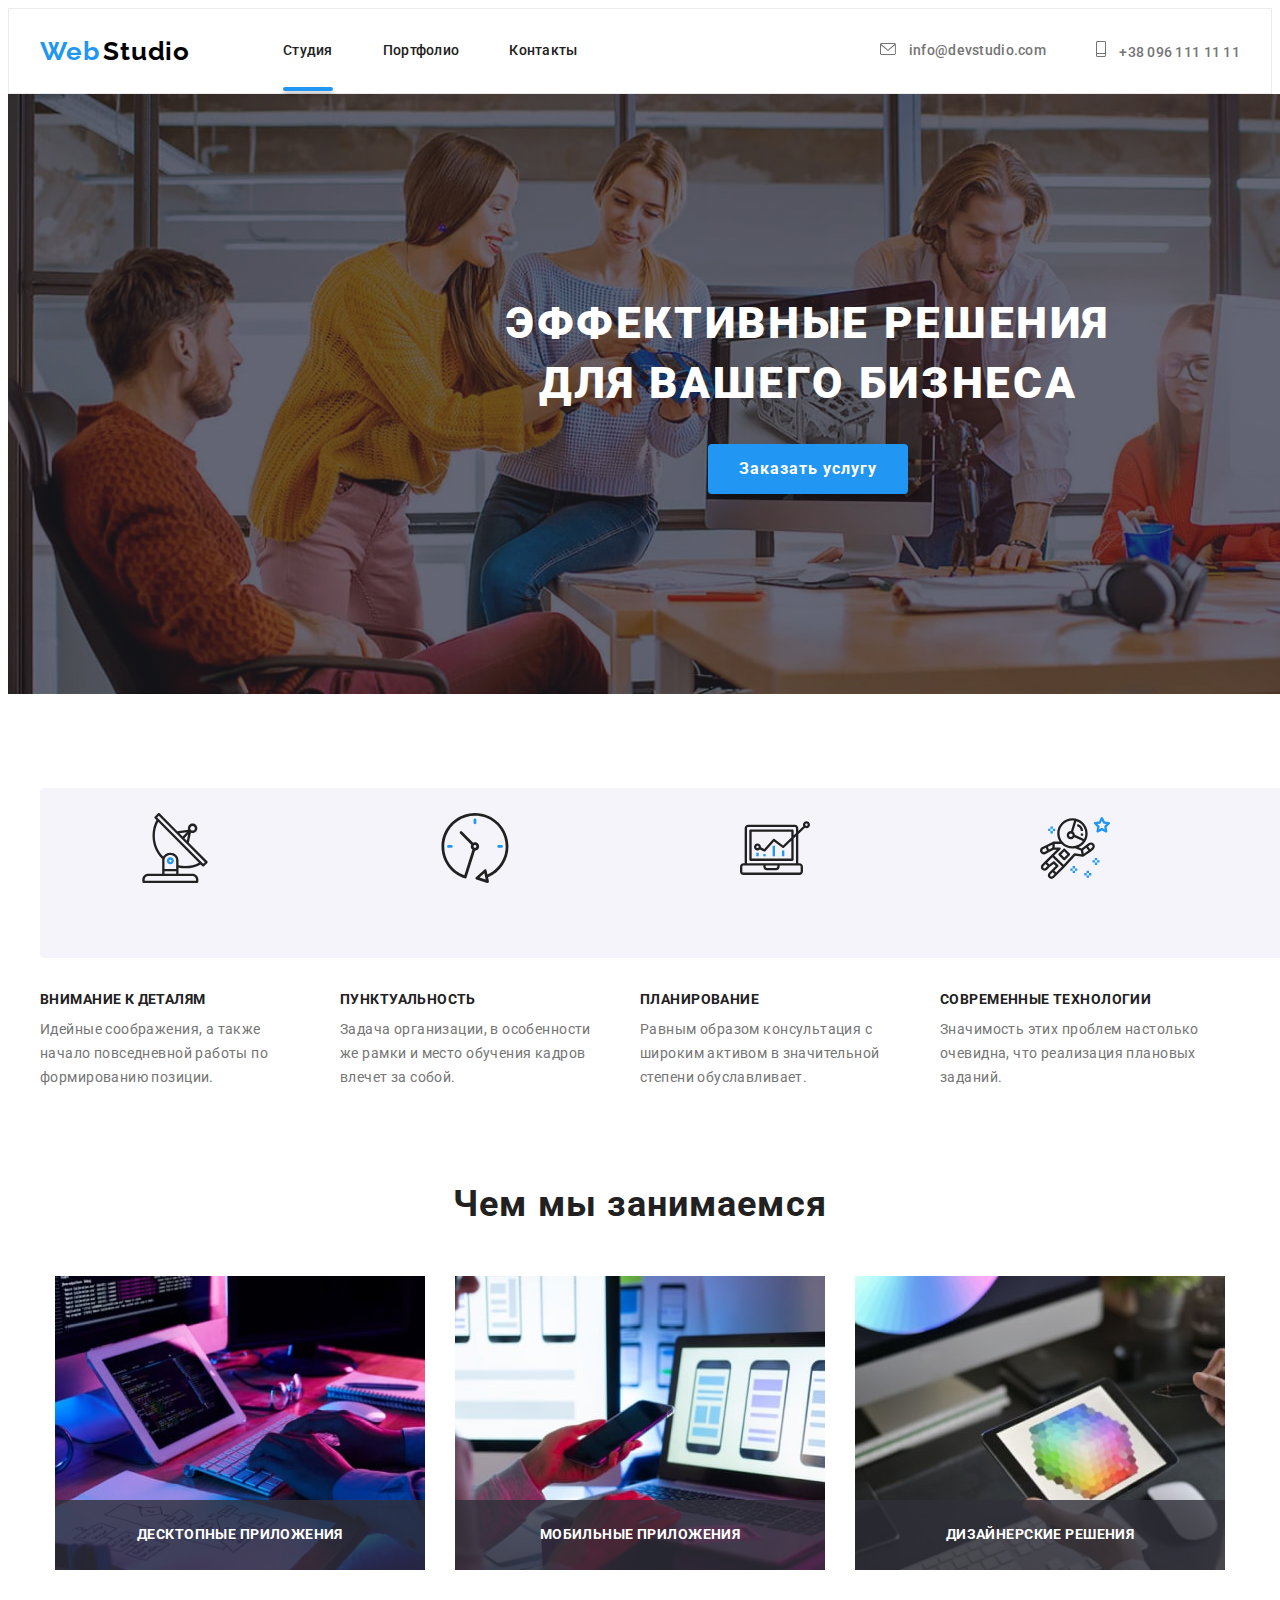
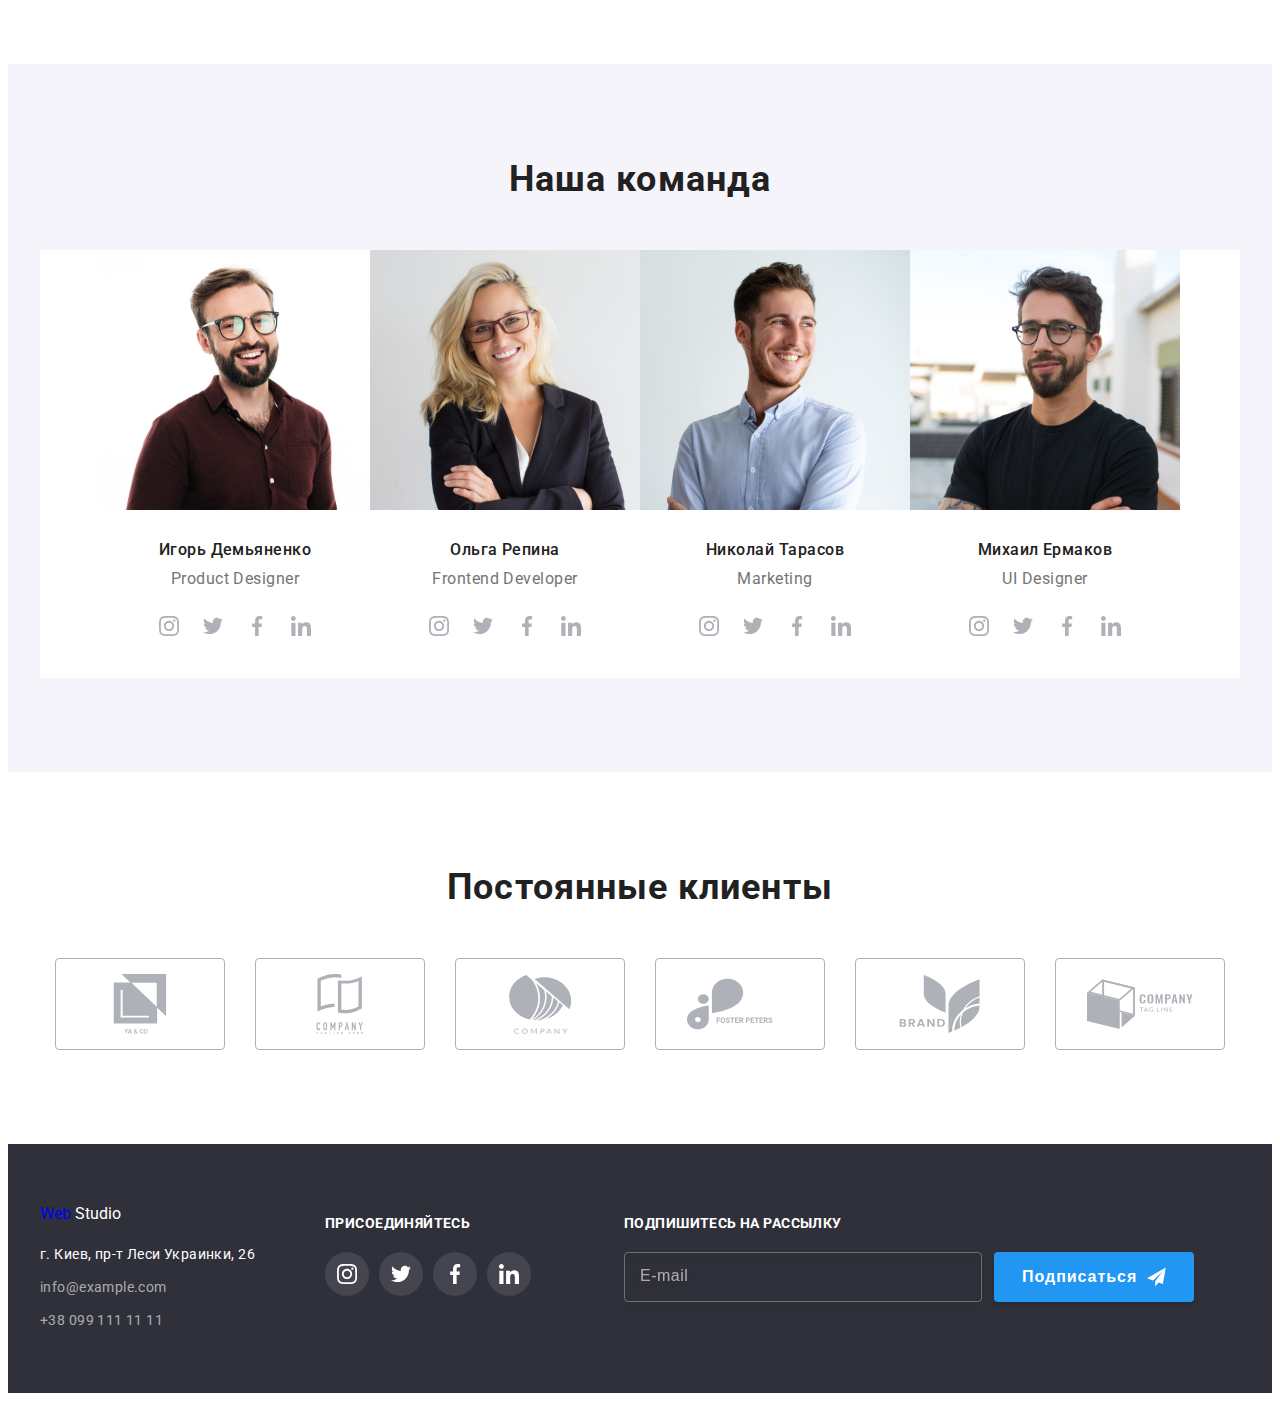
==== commit bedbda3c: "add logo" ====
--- a/index.html
+++ b/index.html
@@ -18,17 +18,17 @@
       crossorigin="anonymous"
       referrerpolicy="no-referrer"
     />
-    <link rel="stylesheet" href="./css/main.min.css">
+    <link rel="stylesheet" href="./css/main.min.css" />
   </head>
   <body>
     <!-- Шапка сайта   -->
 
     <header class="header">
       <div class="container header-container">
-        <nav class="header-navigation">
-          <a class="link header-logo" href="#0" lang="en">
-            <span class="first-color-logo">Web</span>
-            <span class="second-color-logo">Studio</span></a
+        <nav class="navigation header-navigation">
+          <a class="link header-logo logo" href="#0" lang="en">
+            <span class="logo__color_first">Web</span>
+            <span class="logo__color_second">Studio</span></a
           >
           <ul class="list header-list">
             <li class="header-item">
--- a/css/main.min.css
+++ b/css/main.min.css
@@ -1,2 +1,2 @@
-:root{--first-title-color: #ffffff;--second-title-color: #212121;--accent-color: #2196f3;--header-text-color: #212121;--first-logo-color: #2196f3;--second-logo-color: #000000;--address-color: #ffffff;--second-address-color: rgba(255, 255, 255, 0.6)}p,h1,h2,h3,h4,h5,h6{margin:0}ul{margin:0;padding:0}button{cursor:pointer}img{display:block;max-width:100%}.container{width:1200px;padding-left:15px;padding-right:15px;margin:0 auto}body{font-family:'roboto', Arial, Helvetica, sans-serif;color:#757575}.list{list-style:none}.link{text-decoration:none}.visually-hidden{position:absolute;clip:rect(0 0 0 0);width:1px;height:1px;margin:-1px;border:0;padding:0;overflow:hidden}.header-logo{margin-right:93px}.first-color-logo{font-family:Raleway;font-weight:700;font-size:26px;line-height:1.19;letter-spacing:0.03em;color:var(--first-logo-color)}.second-color-logo{font-family:Raleway;font-weight:700;font-size:26px;line-height:1.19;letter-spacing:0.03em;color:var(--second-logo-color)}.header-border{background-color:#ffffff;margin-left:auto;margin-right:auto;border-bottom:1px solid #ececec}.header-container{display:-webkit-box;display:-ms-flexbox;display:flex}.header-navigation{display:-webkit-box;display:-ms-flexbox;display:flex;-webkit-box-align:center;-ms-flex-align:center;align-items:center}.header-list{display:-webkit-box;display:-ms-flexbox;display:flex}.header-item:not(:last-child){margin-right:50px}.header-contacts{display:-webkit-box;display:-ms-flexbox;display:flex;-webkit-box-align:center;-ms-flex-align:center;align-items:center;margin-left:auto}.header-link{position:relative;display:block;padding-bottom:32px;padding-top:32px;font-weight:500;font-size:14px;line-height:1.14;letter-spacing:0.02em;color:var(--header-text-color);-webkit-transition-property:var(--accent-color);transition-property:var(--accent-color);-webkit-transition-duration:250ms;transition-duration:250ms;-webkit-transition-timing-function:cubic-bezier(0.4, 0, 0.2, 1);transition-timing-function:cubic-bezier(0.4, 0, 0.2, 1)}.header-link.current::after{position:absolute;left:0;bottom:0;content:'';display:block;width:100%;height:4px;background-color:var(--accent-color);-webkit-box-shadow:0px 4px 4px rgba(0,0,0,0.25);box-shadow:0px 4px 4px rgba(0,0,0,0.25);border-radius:2px}.header-link:hover,.header-link:focus{color:var(--accent-color);-webkit-transition-duration:500ms;transition-duration:500ms}.header-mail{display:block;padding-bottom:32px;padding-top:32px;font-weight:500;font-size:14px;line-height:1.14;letter-spacing:0.02em;color:#757575;margin-right:50px;-webkit-transition-property:var(--accent-color);transition-property:var(--accent-color);-webkit-transition-duration:250ms;transition-duration:250ms;-webkit-transition-timing-function:cubic-bezier(0.4, 0, 0.2, 1);transition-timing-function:cubic-bezier(0.4, 0, 0.2, 1)}.header-mail:hover,.header-mail:focus{color:var(--accent-color)}.header-mail-icon{width:16px;height:12px;margin-right:10px;-webkit-box-align:center;-ms-flex-align:center;align-items:center;fill:currentColor}.header-tel{display:block;padding-bottom:32px;padding-top:32px;font-weight:500;font-size:14px;line-height:1.14;letter-spacing:0.02em;color:#757575;-webkit-transition-property:var(--accent-color);transition-property:var(--accent-color);-webkit-transition-duration:250ms;transition-duration:250ms;-webkit-transition-timing-function:cubic-bezier(0.4, 0, 0.2, 1);transition-timing-function:cubic-bezier(0.4, 0, 0.2, 1)}.header-tel:hover,.header-tel:focus{color:var(--accent-color)}.header-tel-icon{width:10px;height:16px;margin-right:10px;fill:currentColor}.main-section{background:#2f303a;background-image:-webkit-gradient(linear, left top, left bottom, from(rgba(47,48,58,0.4)), to(rgba(47,48,58,0.4))),url(../images/Img-min.jpg);background-image:linear-gradient(rgba(47,48,58,0.4), rgba(47,48,58,0.4)),url(../images/Img-min.jpg);background-repeat:no-repeat;background-position:center;background-size:cover;width:1600px;margin-left:auto;margin-right:auto;padding-top:200px;padding-bottom:200px}.mein-heading{display:block;margin:0 auto;width:696px;font-weight:900;font-size:44px;line-height:1.36;text-align:center;letter-spacing:0.06em;text-transform:uppercase;color:var(--first-title-color)}.main-btn{width:200px;display:block;margin:0 auto;margin-top:30px;padding:10px;border-radius:4px;-webkit-box-shadow:10px 4px 4px rgba(0,0,0,0.15);box-shadow:10px 4px 4px rgba(0,0,0,0.15);font-family:inherit;font-weight:700;font-size:16px;line-height:1.88;-webkit-box-align:center;-ms-flex-align:center;align-items:center;text-align:center;letter-spacing:0.06em;cursor:pointer;background:#2196f3;color:var(--first-title-color);border:none}.page-section{margin-left:auto;margin-right:auto;background:#ffffff;padding-top:94px;padding-bottom:94px}.list-section{margin-right:auto;margin-left:auto;display:-webkit-box;display:-ms-flexbox;display:flex}.list-text{width:270px}.list-text:not(:last-child){margin-right:30px}.page-section-icon{padding:25px 100px;background:#f5f4fa;border-radius:4px;margin-bottom:30px}.head-section{margin-bottom:10px;font-weight:700;font-size:14px;line-height:1.14;letter-spacing:0.03em;text-transform:uppercase;color:var(--header-text-color)}.content-section{font-weight:400;font-size:14px;line-height:1.71;letter-spacing:0.03em}.classes{margin-right:auto;margin-left:auto;padding-bottom:94px}.title-work{margin-bottom:50px;background:#ffffff;font-weight:700;font-size:36px;line-height:1.17;text-align:center;letter-spacing:0.03em;color:var(--second-title-color)}.list-img{display:-webkit-box;display:-ms-flexbox;display:flex;-webkit-box-pack:center;-ms-flex-pack:center;justify-content:center}.order-img{position:relative}.order-img:not(:last-child){margin-right:30px}.order-img-header{display:-webkit-box;display:-ms-flexbox;display:flex;position:absolute;width:100%;height:70px;bottom:0;-webkit-box-align:center;-ms-flex-align:center;align-items:center;-webkit-box-pack:center;-ms-flex-pack:center;justify-content:center;font-weight:700;font-size:14px;line-height:1.14px;text-align:center;letter-spacing:0.03em;background-color:rgba(47,48,58,0.8);text-transform:uppercase;color:#ffffff}.section-team{background:#f5f4fa;margin-left:auto;margin-right:auto;padding-top:94px;padding-bottom:94px}.title-team{margin-bottom:50px;font-weight:700;font-size:36px;line-height:1.17;text-align:center;letter-spacing:0.03em;color:var(--header-text-color)}.list-team{display:-webkit-box;display:-ms-flexbox;display:flex;-webkit-box-pack:center;-ms-flex-pack:center;justify-content:center;background-color:#ffffff}.list-team .list-team>li:not(:last-child){margin-right:30px}.list-team .list-team>li{-webkit-box-shadow:0px 1px 3px rgba(0,0,0,0.12),0px 1px 1px rgba(0,0,0,0.14),0px 2px 1px rgba(0,0,0,0.2);box-shadow:0px 1px 3px rgba(0,0,0,0.12),0px 1px 1px rgba(0,0,0,0.14),0px 2px 1px rgba(0,0,0,0.2);border-radius:0px 0px 4px 4px;width:270px}.indentation-text{padding-top:30px;padding-bottom:30px}.name-person{font-weight:500;font-size:16px;line-height:1.19;text-align:center;letter-spacing:0.03em;color:var(--second-title-color)}.work-person{margin-top:10px;margin-bottom:16px;font-weight:400;font-size:16px;line-height:1.19;text-align:center;letter-spacing:0.03em}.list-social-team{display:-webkit-box;display:-ms-flexbox;display:flex;-webkit-box-pack:center;-ms-flex-pack:center;justify-content:center}.social-team-item{width:44px;height:44px}.social-team-item .social-team-item+.social-team-item{margin-left:10px}.social-team-link{width:100%;height:100%;background-color:#ffffff;color:#afb1b8;border-radius:50%;display:-webkit-box;display:-ms-flexbox;display:flex;-webkit-box-pack:center;-ms-flex-pack:center;justify-content:center;-webkit-box-align:center;-ms-flex-align:center;align-items:center;-webkit-transition-property:background-color, color;transition-property:background-color, color;-webkit-transition-duration:250ms;transition-duration:250ms;-webkit-transition-timing-function:cubic-bezier(0.4, 0, 0.2, 1);transition-timing-function:cubic-bezier(0.4, 0, 0.2, 1)}.social-team-link:hover,.social-team-link:focus{background-color:#2196f3;color:#ffffff}.social-team-icon{fill:currentColor;display:-webkit-box;display:-ms-flexbox;display:flex;-webkit-box-pack:center;-ms-flex-pack:center;justify-content:center}.section-clients{padding-top:94px;padding-bottom:94px}.title-clients{margin-bottom:50px;font-weight:700;font-size:36px;line-height:1.17;text-align:center;letter-spacing:0.03em;color:var(--second-title-color)}.list-clients{display:-webkit-box;display:-ms-flexbox;display:flex;-webkit-box-pack:center;-ms-flex-pack:center;justify-content:center}.item-clients+.item-clients{margin-left:30px}.link-clients{color:#afb1b8;display:-webkit-box;display:-ms-flexbox;display:flex;-webkit-box-pack:center;-ms-flex-pack:center;justify-content:center;-webkit-box-align:center;-ms-flex-align:center;align-items:center;border:1px solid #afb1b8;-webkit-box-sizing:border-box;box-sizing:border-box;border-radius:4px;width:170px;height:92px;-webkit-transition-property:color, border-color;transition-property:color, border-color;-webkit-transition-duration:250ms;transition-duration:250ms;-webkit-transition-timing-function:cubic-bezier(0.4, 0, 0.2, 1);transition-timing-function:cubic-bezier(0.4, 0, 0.2, 1)}.link-clients:hover,.link-clients:focus{color:#2196f3;border-color:#2196f3}.icon-clients{fill:currentColor}.footer-block{margin-left:auto;margin-right:auto;background:#2f303a;padding-top:60px;padding-bottom:60px}.futter-container{display:-webkit-box;display:-ms-flexbox;display:flex}.address-block{display:-webkit-box;display:-ms-flexbox;display:flex;-webkit-box-orient:vertical;-webkit-box-direction:normal;-ms-flex-direction:column;flex-direction:column}.futter-logo-color{color:#ffffff}.contacts{margin-top:20px}.contacts-address{font-style:normal;font-weight:400;font-size:14px;line-height:1.71;letter-spacing:0.03em;color:var(--address-color)}.contacts-mail{font-style:normal;font-weight:400;font-size:14px;line-height:1.71;letter-spacing:0.03em;color:var(--second-address-color);-webkit-transition-property:color;transition-property:color;-webkit-transition-duration:250ms;transition-duration:250ms;-webkit-transition-timing-function:cubic-bezier(0.4, 0, 0.2, 1);transition-timing-function:cubic-bezier(0.4, 0, 0.2, 1)}.contacts-mail:hover,.contacts-mail:focus{color:var(--accent-color)}.mail-futter{margin-bottom:9px;margin-top:9px}.contacts-tel{font-style:normal;font-weight:400;font-size:14px;line-height:1.71;letter-spacing:0.03em;color:var(--second-address-color)}.contacts-tel:hover,.contacts-tel:focus{color:var(--accent-color)}.tittle-socials{font-weight:700;font-size:14px;line-height:1.14;letter-spacing:0.03em;font-style:normal;color:#ffffff;margin-bottom:20px}.socials-block{margin-top:12px;display:-webkit-box;display:-ms-flexbox;display:flex;-webkit-box-pack:left;-ms-flex-pack:left;justify-content:left;-webkit-box-orient:vertical;-webkit-box-direction:normal;-ms-flex-direction:column;flex-direction:column;margin-left:70px}.social-list{display:-webkit-box;display:-ms-flexbox;display:flex}.social-item{width:44px;height:44px}.social-item:not(:last-child){margin-right:10px}.social-link{width:100%;height:100%;background:rgba(255,255,255,0.1);border-radius:50%;display:-webkit-box;display:-ms-flexbox;display:flex;-webkit-box-pack:center;-ms-flex-pack:center;justify-content:center;-webkit-box-align:center;-ms-flex-align:center;align-items:center;-webkit-transition-property:background-color;transition-property:background-color;-webkit-transition-duration:250ms;transition-duration:250ms;-webkit-transition-timing-function:cubic-bezier(0.4, 0, 0.2, 1);transition-timing-function:cubic-bezier(0.4, 0, 0.2, 1)}.social-link:hover,.social-link:focus{background-color:#2196f3}.social-icon{fill:#ffffff}.subscription{margin-top:12px;margin-left:93px}.text-subscription{margin-bottom:20px;font-weight:700;font-size:14px;line-height:1.14;letter-spacing:0.03em;text-transform:uppercase;color:#ffffff}.wrapper-send{display:-webkit-box;display:-ms-flexbox;display:flex}.input-subscription{padding:15px;width:358px;color:#ffffff;border:1px solid rgba(255,255,255,0.3);-webkit-box-sizing:border-box;box-sizing:border-box;-webkit-filter:drop-shadow(0px 4px 4px rgba(0,0,0,0.15));filter:drop-shadow(0px 4px 4px rgba(0,0,0,0.15));border-radius:4px;background-color:transparent;outline:none}.input-subscription::-webkit-input-placeholder{font-style:normal;font-weight:normal;font-size:16px;line-height:1.25;letter-spacing:0.03em;color:rgba(255,255,255,0.6)}.input-subscription:-ms-input-placeholder{font-style:normal;font-weight:normal;font-size:16px;line-height:1.25;letter-spacing:0.03em;color:rgba(255,255,255,0.6)}.input-subscription::-ms-input-placeholder{font-style:normal;font-weight:normal;font-size:16px;line-height:1.25;letter-spacing:0.03em;color:rgba(255,255,255,0.6)}.input-subscription::placeholder{font-style:normal;font-weight:normal;font-size:16px;line-height:1.25;letter-spacing:0.03em;color:rgba(255,255,255,0.6)}.btn-subscription{width:200px;margin-left:12px;font-weight:bold;font-size:16px;line-height:1.87;letter-spacing:0.06em;display:-webkit-box;display:-ms-flexbox;display:flex;-webkit-box-align:center;-ms-flex-align:center;align-items:center;outline:none;border:none;background:#2196f3;color:#ffffff;-webkit-box-shadow:0px 4px 4px rgba(0,0,0,0.15);box-shadow:0px 4px 4px rgba(0,0,0,0.15);border-radius:4px;padding:10px 28px}.icon-send{margin-left:10px;fill:#ffffff}.header{border:1px solid #ececec}.portfolio{padding-top:94px;padding-bottom:94px;margin-left:auto;margin-right:auto;background-color:#ffffff}.list-portfolio{margin-bottom:50px;display:-webkit-box;display:-ms-flexbox;display:flex;-webkit-box-pack:center;-ms-flex-pack:center;justify-content:center}.button-list:not(:last-child){margin-right:8px}.btn-portfolio{padding:6px 22px;font-family:inherit;font-weight:500;font-size:16px;line-height:1.62;text-align:center;letter-spacing:0.03em;color:var(--header-text-color);background:#f5f4fa;border:none;border-radius:4px;-webkit-transition-property:background-color, color;transition-property:background-color, color;-webkit-transition-duration:250ms;transition-duration:250ms;-webkit-transition-timing-function:cubic-bezier(0.4, 0, 0.2, 1);transition-timing-function:cubic-bezier(0.4, 0, 0.2, 1)}.btn-portfolio:hover,.btn-portfolio:focus{color:#ffff;background-color:var(--accent-color);-webkit-box-shadow:0px 3px 1px rgba(0,0,0,0.1),0px 1px 2px rgba(0,0,0,0.08),0px 2px 2px rgba(0,0,0,0.12);box-shadow:0px 3px 1px rgba(0,0,0,0.1),0px 1px 2px rgba(0,0,0,0.08),0px 2px 2px rgba(0,0,0,0.12);border-radius:4px}.gallery-list{display:-webkit-box;display:-ms-flexbox;display:flex;-ms-flex-wrap:wrap;flex-wrap:wrap;-webkit-box-pack:space-evenly;-ms-flex-pack:space-evenly;justify-content:space-evenly;margin-left:-30px;margin-top:-30px}.portfolio-link{display:block;color:inherit;-webkit-transition-property:-webkit-box-shadow;transition-property:-webkit-box-shadow;transition-property:box-shadow;transition-property:box-shadow, -webkit-box-shadow;-webkit-transition-duration:250ms;transition-duration:250ms;-webkit-transition-timing-function:cubic-bezier(0.4, 0, 0.2, 1);transition-timing-function:cubic-bezier(0.4, 0, 0.2, 1)}.portfolio-link:hover .portfolio-second-text,.portfolio-link:focus .portfolio-second-text{-webkit-transform:translateY(0);transform:translateY(0)}.portfolio-link:hover,.portfolio-link:focus{-webkit-box-shadow:0px 1px 1px rgba(0,0,0,0.12),0px 4px 4px rgba(0,0,0,0.06),1px 4px 6px rgba(0,0,0,0.16);box-shadow:0px 1px 1px rgba(0,0,0,0.12),0px 4px 4px rgba(0,0,0,0.06),1px 4px 6px rgba(0,0,0,0.16)}.img-list{-ms-flex-preferred-size:calc(100% / 3 - 30px);flex-basis:calc(100% / 3 - 30px);margin-left:30px;margin-top:30px;border:1px solid #eeeeee}.gallery-list-wrap{position:relative;overflow:hidden}.card-content{padding:20px 24px}.portfolio-header-pic{font-weight:700;font-size:18px;line-height:2;letter-spacing:0.06em;color:var(--second-title-color)}.portfolio-text-pic{margin-top:4px;font-weight:400;font-size:16px;line-height:1.87;letter-spacing:0.03em}.portfolio-second-text{position:absolute;top:0;left:0;font-weight:400;font-size:18px;line-height:1.56;letter-spacing:0.03em;padding:63px 24px;color:#ffffff;background:rgba(33,150,243,0.9);-webkit-transform:translateY(100%);transform:translateY(100%);-webkit-transition:-webkit-transform 250ms;transition:-webkit-transform 250ms;transition:transform 250ms;transition:transform 250ms, -webkit-transform 250ms;-webkit-transition-timing-function:cubic-bezier(0.4, 0, 0.2, 1);transition-timing-function:cubic-bezier(0.4, 0, 0.2, 1)}.backdrop{position:fixed;width:100vw;height:100vh;top:0;background:rgba(0,0,0,0.2);-webkit-transition:opacity 500ms, visibility 500ms;transition:opacity 500ms, visibility 500ms}.backdrop.is-hidden .modal{-webkit-transform:scale(1.5) rotate(180deg) translate(-500px, 500px);transform:scale(1.5) rotate(180deg) translate(-500px, 500px);-webkit-transition:-webkit-transform 500ms;transition:-webkit-transform 500ms;transition:transform 500ms;transition:transform 500ms, -webkit-transform 500ms}.modal{position:absolute;top:50%;left:50%;width:528px;height:581px;padding:40px;background:#ffffff;-webkit-box-shadow:0px 1px 3px rgba(0,0,0,0.12),0px 1px 1px rgba(0,0,0,0.14),0px 2px 1px rgba(0,0,0,0.2);box-shadow:0px 1px 3px rgba(0,0,0,0.12),0px 1px 1px rgba(0,0,0,0.14),0px 2px 1px rgba(0,0,0,0.2);border-radius:4px;-webkit-transform:scale(1) rotate(0) translate(-500px, 500px);transform:scale(1) rotate(0) translate(-500px, 500px);-webkit-transform:translate(-50%, -50%);transform:translate(-50%, -50%);-webkit-transition:-webkit-transform 500ms;transition:-webkit-transform 500ms;transition:transform 500ms;transition:transform 500ms, -webkit-transform 500ms}.modal-close{position:absolute;width:30px;height:30px;border-radius:50%;top:8px;right:8px;background:#ffffff;border:1px solid rgba(0,0,0,0.1);display:-webkit-box;display:-ms-flexbox;display:flex;-webkit-box-align:center;-ms-flex-align:center;align-items:center}.modal-close-icon{-webkit-transition-property:fill;transition-property:fill;-webkit-transition-duration:250ms;transition-duration:250ms;-webkit-transition-timing-function:cubic-bezier(0.4, 0, 0.2, 1);transition-timing-function:cubic-bezier(0.4, 0, 0.2, 1)}.modal-close:hover .modal-close-icon,.modal-close:focus .modal-close-icon{fill:var(--accent-color);-webkit-transition-property:fill;transition-property:fill;-webkit-transition-duration:250ms;transition-duration:250ms;-webkit-transition-timing-function:cubic-bezier(0.4, 0, 0.2, 1);transition-timing-function:cubic-bezier(0.4, 0, 0.2, 1)}.is-hidden{visibility:hidden;opacity:0;pointer-events:none}.modal-title{display:inline-block;font-weight:700;font-size:20px;line-height:1.15;text-align:center;letter-spacing:0.03em;margin-bottom:12px;color:#212121}.input-wrap{position:relative;margin-bottom:10px}.modal-form>label{display:block;font-weight:400;font-size:12px;line-height:1.17;letter-spacing:0.01em;margin-bottom:4px}.modal-form-input{margin:0;width:100%;height:40px;border:1px solid rgba(33,33,33,0.2);border-radius:4px;padding:12px 42px;outline:none}.modal-form-input:focus{border-color:#2196f3}.input-icon{position:absolute;left:12px;top:50%;-webkit-transform:translateY(-50%);transform:translateY(-50%)}.modal-form-input:focus+.input-icon{fill:#2196f3}.area-text{width:100%;height:120px;border:1px solid rgba(33,33,33,0.2);border-radius:4px;resize:none;padding:12px 16px;outline:none}.area-text:focus{border-color:#2196f3}.area-text::-webkit-input-placeholder{font-weight:normal;font-size:14px;line-height:1.14;letter-spacing:0.01em;color:rgba(117,117,117,0.5)}.area-text:-ms-input-placeholder{font-weight:normal;font-size:14px;line-height:1.14;letter-spacing:0.01em;color:rgba(117,117,117,0.5)}.area-text::-ms-input-placeholder{font-weight:normal;font-size:14px;line-height:1.14;letter-spacing:0.01em;color:rgba(117,117,117,0.5)}.area-text::placeholder{font-weight:normal;font-size:14px;line-height:1.14;letter-spacing:0.01em;color:rgba(117,117,117,0.5)}.comment-modal{margin-bottom:4px;font-weight:400;font-size:12px;line-height:1.14;letter-spacing:0.01em}.wrap-check{margin-top:16px;margin-bottom:34px}.check-item{display:-webkit-box;display:-ms-flexbox;display:flex;-webkit-box-align:center;-ms-flex-align:center;align-items:center;-webkit-box-pack:center;-ms-flex-pack:center;justify-content:center;width:16px;height:15px;border:2px solid #212121;border-radius:2px;margin-right:8px}.modal-check:checked+.check-text .check-item{background-color:var(--accent-color);border:none}.check-icom{fill:#ffffff}.check-text{display:-webkit-box;display:-ms-flexbox;display:flex;-webkit-box-align:center;-ms-flex-align:center;align-items:center;-webkit-box-pack:center;-ms-flex-pack:center;justify-content:center;font-style:normal;font-weight:normal;font-size:14px;line-height:1.71;letter-spacing:0.03em}.link-check{font-weight:400;font-size:14px;line-height:1.71;letter-spacing:0.03em;color:#2196f3}.btn-modal{display:block;width:200px;height:50px;font-weight:700;font-size:16px;line-height:1.87;margin:0 auto;letter-spacing:0.06em;color:#ffffff;background:#188ce8;-webkit-box-shadow:0px 4px 4px rgba(0,0,0,0.15);box-shadow:0px 4px 4px rgba(0,0,0,0.15);border-radius:4px;border:none;padding:0}
+:root{--first-title-color: #ffffff;--second-title-color: #212121;--accent-color: #2196f3;--header-text-color: #212121;--first-logo-color: #2196f3;--second-logo-color: #000000;--address-color: #ffffff;--second-address-color: rgba(255, 255, 255, 0.6)}p,h1,h2,h3,h4,h5,h6{margin:0}ul{margin:0;padding:0}button{cursor:pointer}img{display:block;max-width:100%}.container{width:1200px;padding-left:15px;padding-right:15px;margin:0 auto}body{font-family:'roboto', Arial, Helvetica, sans-serif;color:#757575}.list{list-style:none}.link{text-decoration:none}.visually-hidden{position:absolute;clip:rect(0 0 0 0);width:1px;height:1px;margin:-1px;border:0;padding:0;overflow:hidden}.header-logo{margin-right:93px}.logo__color_first{font-family:Raleway;font-weight:700;font-size:26px;line-height:1.19;letter-spacing:0.03em;color:var(--first-logo-color)}.logo__color_second{font-family:Raleway;font-weight:700;font-size:26px;line-height:1.19;letter-spacing:0.03em;color:var(--second-logo-color)}.header-border{background-color:#ffffff;margin-left:auto;margin-right:auto;border-bottom:1px solid #ececec}.header-container{display:-webkit-box;display:-ms-flexbox;display:flex}.header-navigation{display:-webkit-box;display:-ms-flexbox;display:flex;-webkit-box-align:center;-ms-flex-align:center;align-items:center}.header-list{display:-webkit-box;display:-ms-flexbox;display:flex}.header-item:not(:last-child){margin-right:50px}.header-contacts{display:-webkit-box;display:-ms-flexbox;display:flex;-webkit-box-align:center;-ms-flex-align:center;align-items:center;margin-left:auto}.header-link{position:relative;display:block;padding-bottom:32px;padding-top:32px;font-weight:500;font-size:14px;line-height:1.14;letter-spacing:0.02em;color:var(--header-text-color);-webkit-transition-property:var(--accent-color);transition-property:var(--accent-color);-webkit-transition-duration:250ms;transition-duration:250ms;-webkit-transition-timing-function:cubic-bezier(0.4, 0, 0.2, 1);transition-timing-function:cubic-bezier(0.4, 0, 0.2, 1)}.header-link.current::after{position:absolute;left:0;bottom:0;content:'';display:block;width:100%;height:4px;background-color:var(--accent-color);-webkit-box-shadow:0px 4px 4px rgba(0,0,0,0.25);box-shadow:0px 4px 4px rgba(0,0,0,0.25);border-radius:2px}.header-link:hover,.header-link:focus{color:var(--accent-color);-webkit-transition-duration:500ms;transition-duration:500ms}.header-mail{display:block;padding-bottom:32px;padding-top:32px;font-weight:500;font-size:14px;line-height:1.14;letter-spacing:0.02em;color:#757575;margin-right:50px;-webkit-transition-property:var(--accent-color);transition-property:var(--accent-color);-webkit-transition-duration:250ms;transition-duration:250ms;-webkit-transition-timing-function:cubic-bezier(0.4, 0, 0.2, 1);transition-timing-function:cubic-bezier(0.4, 0, 0.2, 1)}.header-mail:hover,.header-mail:focus{color:var(--accent-color)}.header-mail-icon{width:16px;height:12px;margin-right:10px;-webkit-box-align:center;-ms-flex-align:center;align-items:center;fill:currentColor}.header-tel{display:block;padding-bottom:32px;padding-top:32px;font-weight:500;font-size:14px;line-height:1.14;letter-spacing:0.02em;color:#757575;-webkit-transition-property:var(--accent-color);transition-property:var(--accent-color);-webkit-transition-duration:250ms;transition-duration:250ms;-webkit-transition-timing-function:cubic-bezier(0.4, 0, 0.2, 1);transition-timing-function:cubic-bezier(0.4, 0, 0.2, 1)}.header-tel:hover,.header-tel:focus{color:var(--accent-color)}.header-tel-icon{width:10px;height:16px;margin-right:10px;fill:currentColor}.main-section{background:#2f303a;background-image:-webkit-gradient(linear, left top, left bottom, from(rgba(47,48,58,0.4)), to(rgba(47,48,58,0.4))),url(../images/Img-min.jpg);background-image:linear-gradient(rgba(47,48,58,0.4), rgba(47,48,58,0.4)),url(../images/Img-min.jpg);background-repeat:no-repeat;background-position:center;background-size:cover;width:1600px;margin-left:auto;margin-right:auto;padding-top:200px;padding-bottom:200px}.mein-heading{display:block;margin:0 auto;width:696px;font-weight:900;font-size:44px;line-height:1.36;text-align:center;letter-spacing:0.06em;text-transform:uppercase;color:var(--first-title-color)}.main-btn{width:200px;display:block;margin:0 auto;margin-top:30px;padding:10px;border-radius:4px;-webkit-box-shadow:10px 4px 4px rgba(0,0,0,0.15);box-shadow:10px 4px 4px rgba(0,0,0,0.15);font-family:inherit;font-weight:700;font-size:16px;line-height:1.88;-webkit-box-align:center;-ms-flex-align:center;align-items:center;text-align:center;letter-spacing:0.06em;cursor:pointer;background:#2196f3;color:var(--first-title-color);border:none}.page-section{margin-left:auto;margin-right:auto;background:#ffffff;padding-top:94px;padding-bottom:94px}.list-section{margin-right:auto;margin-left:auto;display:-webkit-box;display:-ms-flexbox;display:flex}.list-text{width:270px}.list-text:not(:last-child){margin-right:30px}.page-section-icon{padding:25px 100px;background:#f5f4fa;border-radius:4px;margin-bottom:30px}.head-section{margin-bottom:10px;font-weight:700;font-size:14px;line-height:1.14;letter-spacing:0.03em;text-transform:uppercase;color:var(--header-text-color)}.content-section{font-weight:400;font-size:14px;line-height:1.71;letter-spacing:0.03em}.classes{margin-right:auto;margin-left:auto;padding-bottom:94px}.title-work{margin-bottom:50px;background:#ffffff;font-weight:700;font-size:36px;line-height:1.17;text-align:center;letter-spacing:0.03em;color:var(--second-title-color)}.list-img{display:-webkit-box;display:-ms-flexbox;display:flex;-webkit-box-pack:center;-ms-flex-pack:center;justify-content:center}.order-img{position:relative}.order-img:not(:last-child){margin-right:30px}.order-img-header{display:-webkit-box;display:-ms-flexbox;display:flex;position:absolute;width:100%;height:70px;bottom:0;-webkit-box-align:center;-ms-flex-align:center;align-items:center;-webkit-box-pack:center;-ms-flex-pack:center;justify-content:center;font-weight:700;font-size:14px;line-height:1.14px;text-align:center;letter-spacing:0.03em;background-color:rgba(47,48,58,0.8);text-transform:uppercase;color:#ffffff}.section-team{background:#f5f4fa;margin-left:auto;margin-right:auto;padding-top:94px;padding-bottom:94px}.title-team{margin-bottom:50px;font-weight:700;font-size:36px;line-height:1.17;text-align:center;letter-spacing:0.03em;color:var(--header-text-color)}.list-team{display:-webkit-box;display:-ms-flexbox;display:flex;-webkit-box-pack:center;-ms-flex-pack:center;justify-content:center;background-color:#ffffff}.list-team .list-team>li:not(:last-child){margin-right:30px}.list-team .list-team>li{-webkit-box-shadow:0px 1px 3px rgba(0,0,0,0.12),0px 1px 1px rgba(0,0,0,0.14),0px 2px 1px rgba(0,0,0,0.2);box-shadow:0px 1px 3px rgba(0,0,0,0.12),0px 1px 1px rgba(0,0,0,0.14),0px 2px 1px rgba(0,0,0,0.2);border-radius:0px 0px 4px 4px;width:270px}.indentation-text{padding-top:30px;padding-bottom:30px}.name-person{font-weight:500;font-size:16px;line-height:1.19;text-align:center;letter-spacing:0.03em;color:var(--second-title-color)}.work-person{margin-top:10px;margin-bottom:16px;font-weight:400;font-size:16px;line-height:1.19;text-align:center;letter-spacing:0.03em}.list-social-team{display:-webkit-box;display:-ms-flexbox;display:flex;-webkit-box-pack:center;-ms-flex-pack:center;justify-content:center}.social-team-item{width:44px;height:44px}.social-team-item .social-team-item+.social-team-item{margin-left:10px}.social-team-link{width:100%;height:100%;background-color:#ffffff;color:#afb1b8;border-radius:50%;display:-webkit-box;display:-ms-flexbox;display:flex;-webkit-box-pack:center;-ms-flex-pack:center;justify-content:center;-webkit-box-align:center;-ms-flex-align:center;align-items:center;-webkit-transition-property:background-color, color;transition-property:background-color, color;-webkit-transition-duration:250ms;transition-duration:250ms;-webkit-transition-timing-function:cubic-bezier(0.4, 0, 0.2, 1);transition-timing-function:cubic-bezier(0.4, 0, 0.2, 1)}.social-team-link:hover,.social-team-link:focus{background-color:#2196f3;color:#ffffff}.social-team-icon{fill:currentColor;display:-webkit-box;display:-ms-flexbox;display:flex;-webkit-box-pack:center;-ms-flex-pack:center;justify-content:center}.section-clients{padding-top:94px;padding-bottom:94px}.title-clients{margin-bottom:50px;font-weight:700;font-size:36px;line-height:1.17;text-align:center;letter-spacing:0.03em;color:var(--second-title-color)}.list-clients{display:-webkit-box;display:-ms-flexbox;display:flex;-webkit-box-pack:center;-ms-flex-pack:center;justify-content:center}.item-clients+.item-clients{margin-left:30px}.link-clients{color:#afb1b8;display:-webkit-box;display:-ms-flexbox;display:flex;-webkit-box-pack:center;-ms-flex-pack:center;justify-content:center;-webkit-box-align:center;-ms-flex-align:center;align-items:center;border:1px solid #afb1b8;-webkit-box-sizing:border-box;box-sizing:border-box;border-radius:4px;width:170px;height:92px;-webkit-transition-property:color, border-color;transition-property:color, border-color;-webkit-transition-duration:250ms;transition-duration:250ms;-webkit-transition-timing-function:cubic-bezier(0.4, 0, 0.2, 1);transition-timing-function:cubic-bezier(0.4, 0, 0.2, 1)}.link-clients:hover,.link-clients:focus{color:#2196f3;border-color:#2196f3}.icon-clients{fill:currentColor}.footer-block{margin-left:auto;margin-right:auto;background:#2f303a;padding-top:60px;padding-bottom:60px}.futter-container{display:-webkit-box;display:-ms-flexbox;display:flex}.address-block{display:-webkit-box;display:-ms-flexbox;display:flex;-webkit-box-orient:vertical;-webkit-box-direction:normal;-ms-flex-direction:column;flex-direction:column}.futter-logo-color{color:#ffffff}.contacts{margin-top:20px}.contacts-address{font-style:normal;font-weight:400;font-size:14px;line-height:1.71;letter-spacing:0.03em;color:var(--address-color)}.contacts-mail{font-style:normal;font-weight:400;font-size:14px;line-height:1.71;letter-spacing:0.03em;color:var(--second-address-color);-webkit-transition-property:color;transition-property:color;-webkit-transition-duration:250ms;transition-duration:250ms;-webkit-transition-timing-function:cubic-bezier(0.4, 0, 0.2, 1);transition-timing-function:cubic-bezier(0.4, 0, 0.2, 1)}.contacts-mail:hover,.contacts-mail:focus{color:var(--accent-color)}.mail-futter{margin-bottom:9px;margin-top:9px}.contacts-tel{font-style:normal;font-weight:400;font-size:14px;line-height:1.71;letter-spacing:0.03em;color:var(--second-address-color)}.contacts-tel:hover,.contacts-tel:focus{color:var(--accent-color)}.tittle-socials{font-weight:700;font-size:14px;line-height:1.14;letter-spacing:0.03em;font-style:normal;color:#ffffff;margin-bottom:20px}.socials-block{margin-top:12px;display:-webkit-box;display:-ms-flexbox;display:flex;-webkit-box-pack:left;-ms-flex-pack:left;justify-content:left;-webkit-box-orient:vertical;-webkit-box-direction:normal;-ms-flex-direction:column;flex-direction:column;margin-left:70px}.social-list{display:-webkit-box;display:-ms-flexbox;display:flex}.social-item{width:44px;height:44px}.social-item:not(:last-child){margin-right:10px}.social-link{width:100%;height:100%;background:rgba(255,255,255,0.1);border-radius:50%;display:-webkit-box;display:-ms-flexbox;display:flex;-webkit-box-pack:center;-ms-flex-pack:center;justify-content:center;-webkit-box-align:center;-ms-flex-align:center;align-items:center;-webkit-transition-property:background-color;transition-property:background-color;-webkit-transition-duration:250ms;transition-duration:250ms;-webkit-transition-timing-function:cubic-bezier(0.4, 0, 0.2, 1);transition-timing-function:cubic-bezier(0.4, 0, 0.2, 1)}.social-link:hover,.social-link:focus{background-color:#2196f3}.social-icon{fill:#ffffff}.subscription{margin-top:12px;margin-left:93px}.text-subscription{margin-bottom:20px;font-weight:700;font-size:14px;line-height:1.14;letter-spacing:0.03em;text-transform:uppercase;color:#ffffff}.wrapper-send{display:-webkit-box;display:-ms-flexbox;display:flex}.input-subscription{padding:15px;width:358px;color:#ffffff;border:1px solid rgba(255,255,255,0.3);-webkit-box-sizing:border-box;box-sizing:border-box;-webkit-filter:drop-shadow(0px 4px 4px rgba(0,0,0,0.15));filter:drop-shadow(0px 4px 4px rgba(0,0,0,0.15));border-radius:4px;background-color:transparent;outline:none}.input-subscription::-webkit-input-placeholder{font-style:normal;font-weight:normal;font-size:16px;line-height:1.25;letter-spacing:0.03em;color:rgba(255,255,255,0.6)}.input-subscription:-ms-input-placeholder{font-style:normal;font-weight:normal;font-size:16px;line-height:1.25;letter-spacing:0.03em;color:rgba(255,255,255,0.6)}.input-subscription::-ms-input-placeholder{font-style:normal;font-weight:normal;font-size:16px;line-height:1.25;letter-spacing:0.03em;color:rgba(255,255,255,0.6)}.input-subscription::placeholder{font-style:normal;font-weight:normal;font-size:16px;line-height:1.25;letter-spacing:0.03em;color:rgba(255,255,255,0.6)}.btn-subscription{width:200px;margin-left:12px;font-weight:bold;font-size:16px;line-height:1.87;letter-spacing:0.06em;display:-webkit-box;display:-ms-flexbox;display:flex;-webkit-box-align:center;-ms-flex-align:center;align-items:center;outline:none;border:none;background:#2196f3;color:#ffffff;-webkit-box-shadow:0px 4px 4px rgba(0,0,0,0.15);box-shadow:0px 4px 4px rgba(0,0,0,0.15);border-radius:4px;padding:10px 28px}.icon-send{margin-left:10px;fill:#ffffff}.header{border:1px solid #ececec}.portfolio{padding-top:94px;padding-bottom:94px;margin-left:auto;margin-right:auto;background-color:#ffffff}.list-portfolio{margin-bottom:50px;display:-webkit-box;display:-ms-flexbox;display:flex;-webkit-box-pack:center;-ms-flex-pack:center;justify-content:center}.button-list:not(:last-child){margin-right:8px}.btn-portfolio{padding:6px 22px;font-family:inherit;font-weight:500;font-size:16px;line-height:1.62;text-align:center;letter-spacing:0.03em;color:var(--header-text-color);background:#f5f4fa;border:none;border-radius:4px;-webkit-transition-property:background-color, color;transition-property:background-color, color;-webkit-transition-duration:250ms;transition-duration:250ms;-webkit-transition-timing-function:cubic-bezier(0.4, 0, 0.2, 1);transition-timing-function:cubic-bezier(0.4, 0, 0.2, 1)}.btn-portfolio:hover,.btn-portfolio:focus{color:#ffff;background-color:var(--accent-color);-webkit-box-shadow:0px 3px 1px rgba(0,0,0,0.1),0px 1px 2px rgba(0,0,0,0.08),0px 2px 2px rgba(0,0,0,0.12);box-shadow:0px 3px 1px rgba(0,0,0,0.1),0px 1px 2px rgba(0,0,0,0.08),0px 2px 2px rgba(0,0,0,0.12);border-radius:4px}.gallery-list{display:-webkit-box;display:-ms-flexbox;display:flex;-ms-flex-wrap:wrap;flex-wrap:wrap;-webkit-box-pack:space-evenly;-ms-flex-pack:space-evenly;justify-content:space-evenly;margin-left:-30px;margin-top:-30px}.portfolio-link{display:block;color:inherit;-webkit-transition-property:-webkit-box-shadow;transition-property:-webkit-box-shadow;transition-property:box-shadow;transition-property:box-shadow, -webkit-box-shadow;-webkit-transition-duration:250ms;transition-duration:250ms;-webkit-transition-timing-function:cubic-bezier(0.4, 0, 0.2, 1);transition-timing-function:cubic-bezier(0.4, 0, 0.2, 1)}.portfolio-link:hover .portfolio-second-text,.portfolio-link:focus .portfolio-second-text{-webkit-transform:translateY(0);transform:translateY(0)}.portfolio-link:hover,.portfolio-link:focus{-webkit-box-shadow:0px 1px 1px rgba(0,0,0,0.12),0px 4px 4px rgba(0,0,0,0.06),1px 4px 6px rgba(0,0,0,0.16);box-shadow:0px 1px 1px rgba(0,0,0,0.12),0px 4px 4px rgba(0,0,0,0.06),1px 4px 6px rgba(0,0,0,0.16)}.img-list{-ms-flex-preferred-size:calc(100% / 3 - 30px);flex-basis:calc(100% / 3 - 30px);margin-left:30px;margin-top:30px;border:1px solid #eeeeee}.gallery-list-wrap{position:relative;overflow:hidden}.card-content{padding:20px 24px}.portfolio-header-pic{font-weight:700;font-size:18px;line-height:2;letter-spacing:0.06em;color:var(--second-title-color)}.portfolio-text-pic{margin-top:4px;font-weight:400;font-size:16px;line-height:1.87;letter-spacing:0.03em}.portfolio-second-text{position:absolute;top:0;left:0;font-weight:400;font-size:18px;line-height:1.56;letter-spacing:0.03em;padding:63px 24px;color:#ffffff;background:rgba(33,150,243,0.9);-webkit-transform:translateY(100%);transform:translateY(100%);-webkit-transition:-webkit-transform 250ms;transition:-webkit-transform 250ms;transition:transform 250ms;transition:transform 250ms, -webkit-transform 250ms;-webkit-transition-timing-function:cubic-bezier(0.4, 0, 0.2, 1);transition-timing-function:cubic-bezier(0.4, 0, 0.2, 1)}.backdrop{position:fixed;width:100vw;height:100vh;top:0;background:rgba(0,0,0,0.2);-webkit-transition:opacity 500ms, visibility 500ms;transition:opacity 500ms, visibility 500ms}.backdrop.is-hidden .modal{-webkit-transform:scale(1.5) rotate(180deg) translate(-500px, 500px);transform:scale(1.5) rotate(180deg) translate(-500px, 500px);-webkit-transition:-webkit-transform 500ms;transition:-webkit-transform 500ms;transition:transform 500ms;transition:transform 500ms, -webkit-transform 500ms}.modal{position:absolute;top:50%;left:50%;width:528px;height:581px;padding:40px;background:#ffffff;-webkit-box-shadow:0px 1px 3px rgba(0,0,0,0.12),0px 1px 1px rgba(0,0,0,0.14),0px 2px 1px rgba(0,0,0,0.2);box-shadow:0px 1px 3px rgba(0,0,0,0.12),0px 1px 1px rgba(0,0,0,0.14),0px 2px 1px rgba(0,0,0,0.2);border-radius:4px;-webkit-transform:scale(1) rotate(0) translate(-500px, 500px);transform:scale(1) rotate(0) translate(-500px, 500px);-webkit-transform:translate(-50%, -50%);transform:translate(-50%, -50%);-webkit-transition:-webkit-transform 500ms;transition:-webkit-transform 500ms;transition:transform 500ms;transition:transform 500ms, -webkit-transform 500ms}.modal-close{position:absolute;width:30px;height:30px;border-radius:50%;top:8px;right:8px;background:#ffffff;border:1px solid rgba(0,0,0,0.1);display:-webkit-box;display:-ms-flexbox;display:flex;-webkit-box-align:center;-ms-flex-align:center;align-items:center}.modal-close-icon{-webkit-transition-property:fill;transition-property:fill;-webkit-transition-duration:250ms;transition-duration:250ms;-webkit-transition-timing-function:cubic-bezier(0.4, 0, 0.2, 1);transition-timing-function:cubic-bezier(0.4, 0, 0.2, 1)}.modal-close:hover .modal-close-icon,.modal-close:focus .modal-close-icon{fill:var(--accent-color);-webkit-transition-property:fill;transition-property:fill;-webkit-transition-duration:250ms;transition-duration:250ms;-webkit-transition-timing-function:cubic-bezier(0.4, 0, 0.2, 1);transition-timing-function:cubic-bezier(0.4, 0, 0.2, 1)}.is-hidden{visibility:hidden;opacity:0;pointer-events:none}.modal-title{display:inline-block;font-weight:700;font-size:20px;line-height:1.15;text-align:center;letter-spacing:0.03em;margin-bottom:12px;color:#212121}.input-wrap{position:relative;margin-bottom:10px}.modal-form>label{display:block;font-weight:400;font-size:12px;line-height:1.17;letter-spacing:0.01em;margin-bottom:4px}.modal-form-input{margin:0;width:100%;height:40px;border:1px solid rgba(33,33,33,0.2);border-radius:4px;padding:12px 42px;outline:none}.modal-form-input:focus{border-color:#2196f3}.input-icon{position:absolute;left:12px;top:50%;-webkit-transform:translateY(-50%);transform:translateY(-50%)}.modal-form-input:focus+.input-icon{fill:#2196f3}.area-text{width:100%;height:120px;border:1px solid rgba(33,33,33,0.2);border-radius:4px;resize:none;padding:12px 16px;outline:none}.area-text:focus{border-color:#2196f3}.area-text::-webkit-input-placeholder{font-weight:normal;font-size:14px;line-height:1.14;letter-spacing:0.01em;color:rgba(117,117,117,0.5)}.area-text:-ms-input-placeholder{font-weight:normal;font-size:14px;line-height:1.14;letter-spacing:0.01em;color:rgba(117,117,117,0.5)}.area-text::-ms-input-placeholder{font-weight:normal;font-size:14px;line-height:1.14;letter-spacing:0.01em;color:rgba(117,117,117,0.5)}.area-text::placeholder{font-weight:normal;font-size:14px;line-height:1.14;letter-spacing:0.01em;color:rgba(117,117,117,0.5)}.comment-modal{margin-bottom:4px;font-weight:400;font-size:12px;line-height:1.14;letter-spacing:0.01em}.wrap-check{margin-top:16px;margin-bottom:34px}.check-item{display:-webkit-box;display:-ms-flexbox;display:flex;-webkit-box-align:center;-ms-flex-align:center;align-items:center;-webkit-box-pack:center;-ms-flex-pack:center;justify-content:center;width:16px;height:15px;border:2px solid #212121;border-radius:2px;margin-right:8px}.modal-check:checked+.check-text .check-item{background-color:var(--accent-color);border:none}.check-icom{fill:#ffffff}.check-text{display:-webkit-box;display:-ms-flexbox;display:flex;-webkit-box-align:center;-ms-flex-align:center;align-items:center;-webkit-box-pack:center;-ms-flex-pack:center;justify-content:center;font-style:normal;font-weight:normal;font-size:14px;line-height:1.71;letter-spacing:0.03em}.link-check{font-weight:400;font-size:14px;line-height:1.71;letter-spacing:0.03em;color:#2196f3}.btn-modal{display:block;width:200px;height:50px;font-weight:700;font-size:16px;line-height:1.87;margin:0 auto;letter-spacing:0.06em;color:#ffffff;background:#188ce8;-webkit-box-shadow:0px 4px 4px rgba(0,0,0,0.15);box-shadow:0px 4px 4px rgba(0,0,0,0.15);border-radius:4px;border:none;padding:0}
 /*# sourceMappingURL=main.min.css.map */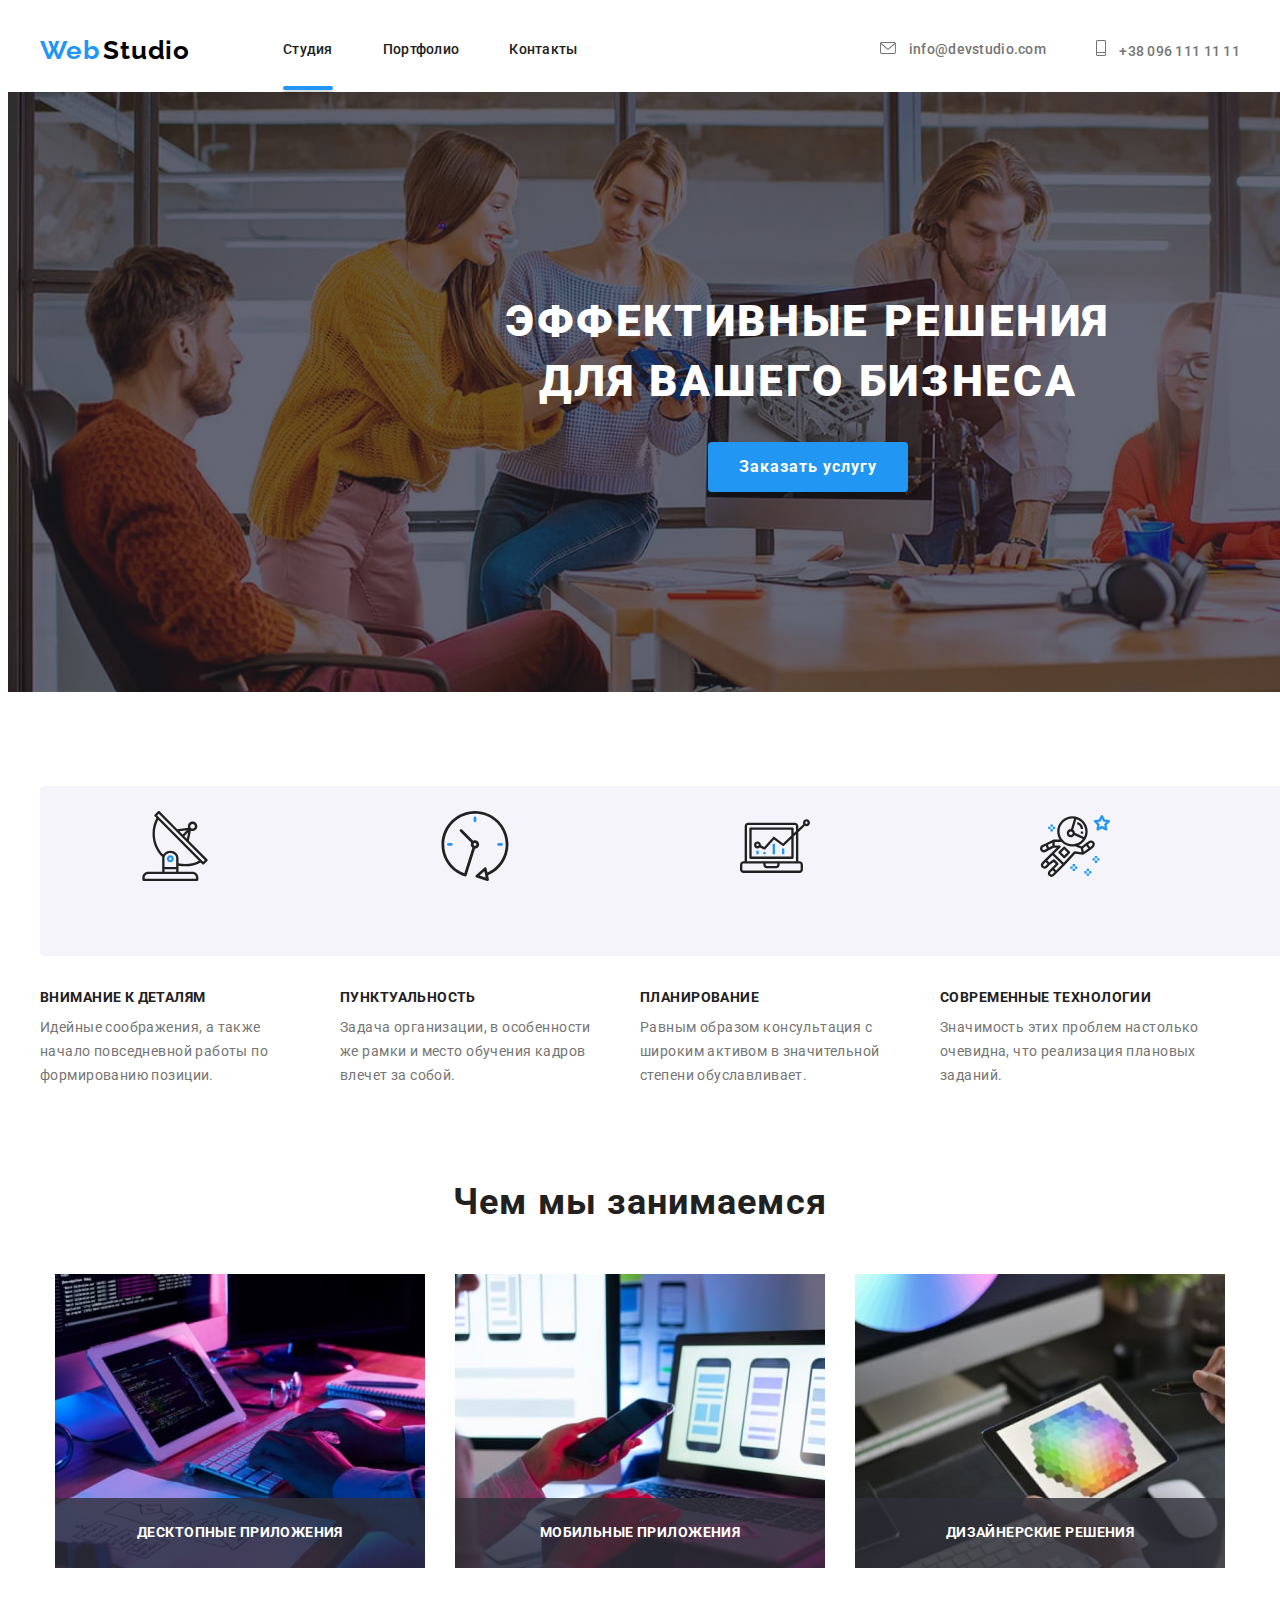
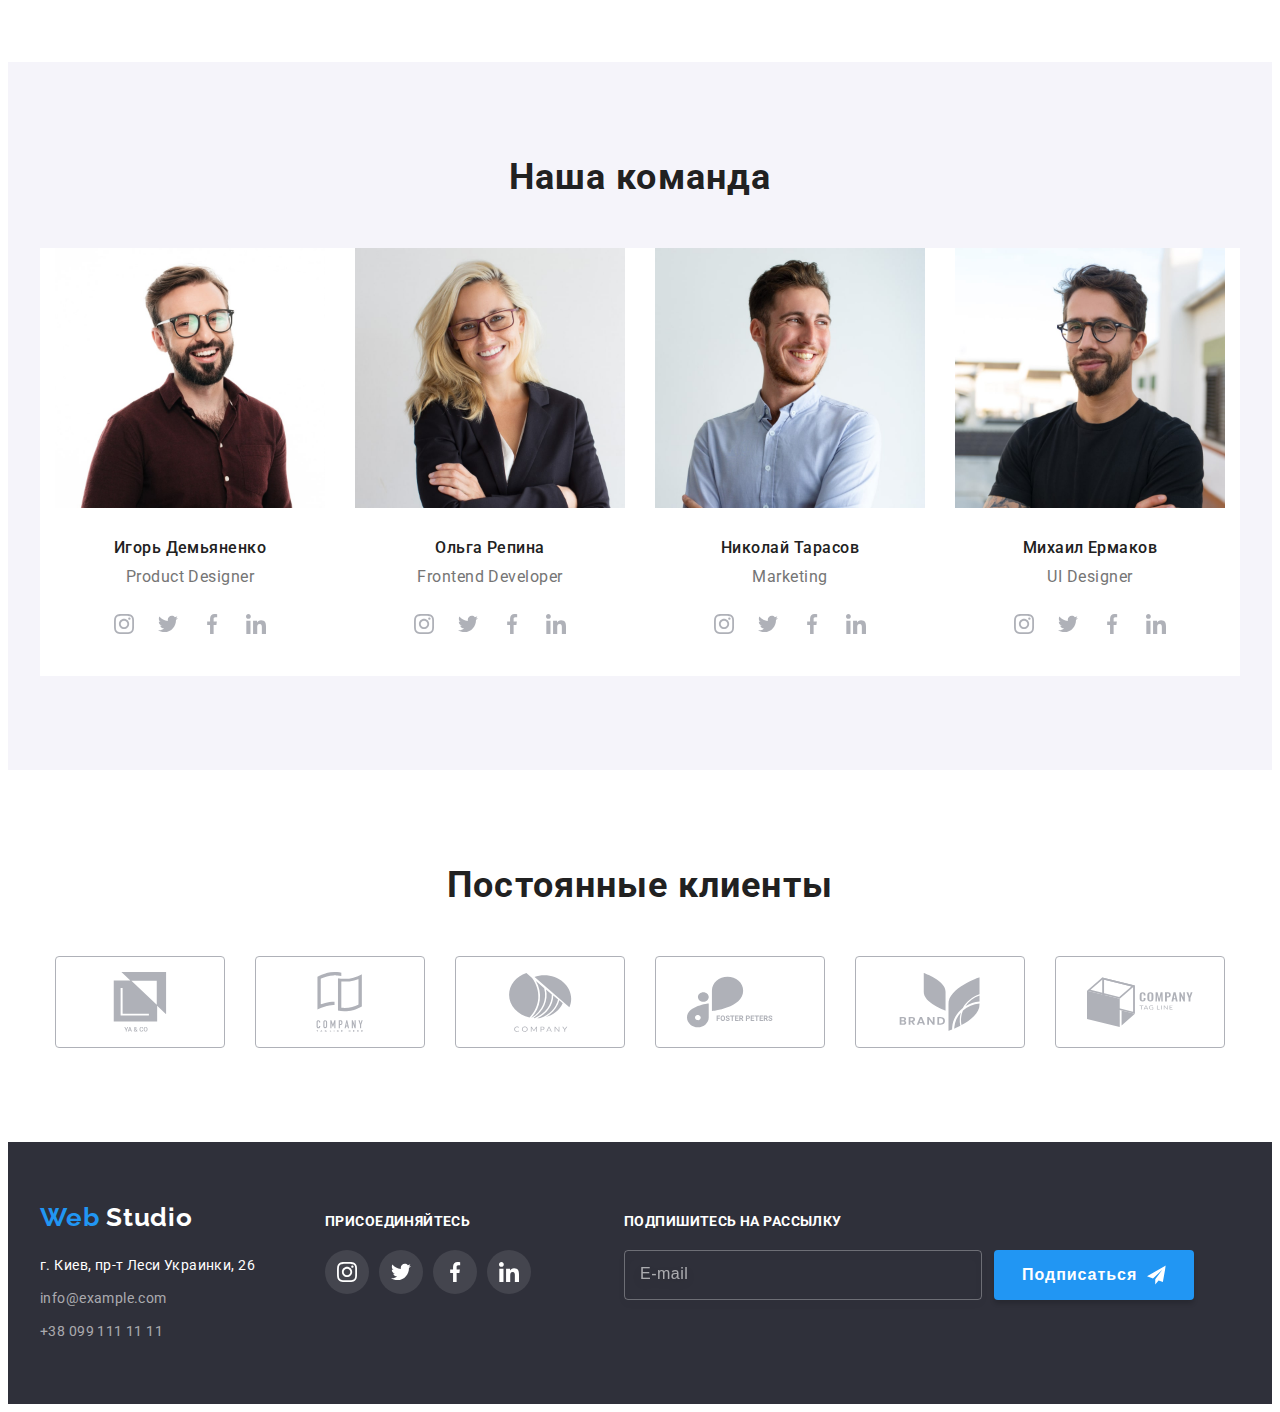
==== commit 4d276cf8: "change BEM" ====
--- a/index.html
+++ b/index.html
@@ -25,37 +25,37 @@
 
     <header class="header">
       <div class="container header-container">
-        <nav class="navigation header-navigation">
+        <nav class="header-navigation navigation">
           <a class="link header-logo logo" href="#0" lang="en">
             <span class="logo__color_first">Web</span>
             <span class="logo__color_second">Studio</span></a
           >
-          <ul class="list header-list">
-            <li class="header-item">
-              <a class="link header-link current" href="">Студия </a>
-            </li>
-            <li class="header-item">
-              <a class="link header-link" href="./portfolio.html"> Портфолио</a>
-            </li>
-
-            <li class="header-item">
-              <a class="link header-link" href=""> Контакты </a>
+          <ul class="list nav-list nav">
+            <li class="nav__item">
+              <a class="link nav__link nav__link_current" href="">Студия </a>
+            </li>
+            <li class="nav__item">
+              <a class="link nav__link" href="./portfolio.html"> Портфолио</a>
+            </li>
+
+            <li class="nav__item">
+              <a class="link nav__link" href=""> Контакты </a>
             </li>
           </ul>
         </nav>
 
-        <ul class="list header-contacts">
-          <li>
-            <a class="link header-mail" href="mailto:info@devstudio.com" lang="en">
-              <svg class="header-mail-icon">
+        <ul class="list contacts-header header-contacts-header">
+          <li class="contacts-header__item">
+            <a class="link contacts-header__mail" href="mailto:info@devstudio.com" lang="en">
+              <svg class="contacts-header__icon-letter">
                 <use href="./images/aicons.svg#letter" width="16" height="12"></use>
               </svg>
               info@devstudio.com</a
             >
           </li>
-          <li>
-            <a class="link header-tel" href="tel:+380961111111">
-              <svg class="header-tel-icon">
+          <li class="contacts-header__item">
+            <a class="link contacts-header__tel" href="tel:+380961111111">
+              <svg class="contacts-header__icon-book">
                 <use href="./images/aicons.svg#book" width="10" height="16"></use>
               </svg>
               +38 096 111 11 11</a
@@ -75,43 +75,43 @@
       </section>
 
       <!-- Наши преимущества -->
-      <section class="page-section">
+      <section class="advantages">
         <div class="container">
-          <ul class="list list-section">
-            <li class="list-text">
-              <svg class="page-section-icon" width="270" height="120">
+          <ul class="list advantages__list">
+            <li class="advantages__column advantages-column">
+              <svg class="advantages-column__icon" width="270" height="120">
                 <use href="./images/aicons.svg#antenn" width="70" height="70"></use>
               </svg>
 
-              <h3 class="head-section">Внимание к деталям</h3>
-              <p class="content-section">
+              <h3 class="advantages-column__header">Внимание к деталям</h3>
+              <p class="advantages-column__text">
                 Идейные соображения, а также начало повседневной работы по формированию позиции.
               </p>
             </li>
-            <li class="list-text">
-              <svg class="page-section-icon" width="270" height="120">
+            <li class="advantages__column advantages-column">
+              <svg class="advantages-column__icon" width="270" height="120">
                 <use href="./images/aicons.svg#clock" width="70" height="70"></use>
               </svg>
-              <h3 class="head-section">Пунктуальность</h3>
-              <p class="content-section">
+              <h3 class="advantages-column__header">Пунктуальность</h3>
+              <p class="advantages-column__text">
                 Задача организации, в особенности же рамки и место обучения кадров влечет за собой.
               </p>
             </li>
-            <li class="list-text">
-              <svg class="page-section-icon" width="270" height="120">
+            <li class="advantages__column advantages-column">
+              <svg class="advantages-column__icon" width="270" height="120">
                 <use href="./images/aicons.svg#diagram" width="70" height="70"></use>
               </svg>
-              <h3 class="head-section">Планирование</h3>
-              <p class="content-section">
+              <h3 class="advantages-column__header">Планирование</h3>
+              <p class="advantages-column__text">
                 Равным образом консультация с широким активом в значительной степени обуславливает.
               </p>
             </li>
-            <li class="list-text">
-              <svg class="page-section-icon" width="270" height="120">
+            <li class="advantages__column advantages-column">
+              <svg class="advantages-column__icon" width="270" height="120">
                 <use href="./images/aicons.svg#astronaut" width="70" height="70"></use>
               </svg>
-              <h3 class="head-section">Современные технологии</h3>
-              <p class="content-section">
+              <h3 class="advantages-column__header">Современные технологии</h3>
+              <p class="advantages-column__text">
                 Значимость этих проблем настолько очевидна, что реализация плановых заданий.
               </p>
             </li>
@@ -120,21 +120,21 @@
       </section>
 
       <!-- Чем мы занимаемся  -->
-      <section class="classes">
+      <section class="workspace">
         <div class="container">
-          <h2 class="title-work">Чем мы занимаемся</h2>
-          <ul class="list list-img">
-            <li class="order-img">
+          <h2 class="workspace__header title-header">Чем мы занимаемся</h2>
+          <ul class="list workspace__list">
+            <li class="workspace__item workspace-item">
               <img src="./images/box-1.jpg" alt="фото1" width="370" height="294" />
-              <h3 class="order-img-header">Десктопные приложения</h3>
-            </li>
-            <li class="order-img">
+              <h3 class="workspace-item__text">Десктопные приложения</h3>
+            </li>
+            <li class="workspace__item workspace-item">
               <img src="./images/box-2.jpg" alt="фото2" width="370" height="294" />
-              <h3 class="order-img-header">Мобильные приложения</h3>
-            </li>
-            <li class="order-img">
+              <h3 class="workspace-item__text">Мобильные приложения</h3>
+            </li>
+            <li class="workspace__item workspace-item">
               <img src="./images/box-3.jpg" alt="фото3" width="370" height="294" />
-              <h3 class="order-img-header">Дизайнерские решения</h3>
+              <h3 class="workspace-item__text">Дизайнерские решения</h3>
             </li>
           </ul>
         </div>
@@ -142,40 +142,40 @@
 
       <!-- Наша команда  -->
 
-      <section class="section-team">
+      <section class="team">
         <div class="container">
-          <h2 class="title-team">Наша команда</h2>
-          <ul class="list list-team">
-            <li>
+          <h2 class="title__team title-header">Наша команда</h2>
+          <ul class="list team__list team-list">
+            <li class="team__item">
               <img src="./images/person1.jpg" alt="Игорь Демьяненко" width="270" height="260" />
-              <div class="indentation-text">
-                <h3 class="name-person">Игорь Демьяненко</h3>
-                <p class="work-person" lang="en">Product Designer</p>
-                <ul class="list list-social-team">
-                  <li class="social-team-item">
-                    <a href="" class="social-team-link">
-                      <svg class="social-team-icon" width="20" height="20">
+              <div class="team-item__wrapper">
+                <h3 class="team-item__person">Игорь Демьяненко</h3>
+                <p class="team-item__text" lang="en">Product Designer</p>
+                <ul class="list team__social team-social">
+                  <li class="team-social__item">
+                    <a href="" class="team-social__link">
+                      <svg class="team-social__icon" width="20" height="20">
                         <use href="./images/aicons.svg#instagram"></use>
                       </svg>
                     </a>
                   </li>
-                  <li class="social-team-item">
-                    <a href="" class="social-team-link">
-                      <svg class="social-team-icon" width="20" height="20">
+                  <li class="team-social__item">
+                    <a href="" class="team-social__link">
+                      <svg class="team-social__icon" width="20" height="20">
                         <use href="./images/aicons.svg#twitter"></use>
                       </svg>
                     </a>
                   </li>
-                  <li class="social-team-item">
-                    <a href="" class="social-team-link">
-                      <svg class="social-team-icon" width="20" height="20">
+                  <li class="team-social__item">
+                    <a href="" class="team-social__link">
+                      <svg class="team-social__icon" width="20" height="20">
                         <use href="./images/aicons.svg#facebook"></use>
                       </svg>
                     </a>
                   </li>
-                  <li class="social-team-item">
-                    <a href="" class="social-team-link">
-                      <svg class="social-team-icon" width="20" height="20">
+                  <li class="team-social__item">
+                    <a href="" class="team-social__link">
+                      <svg class="team-social__icon" width="20" height="20">
                         <use href="./images/aicons.svg#linkedin"></use>
                       </svg>
                     </a>
@@ -183,36 +183,36 @@
                 </ul>
               </div>
             </li>
-            <li>
+            <li class="team__item">
               <img src="./images/person2.jpg" alt="Ольга Репина " width="270" height="260" />
-              <div class="indentation-text">
-                <h3 class="name-person">Ольга Репина</h3>
-                <p class="work-person" lang="en">Frontend Developer</p>
-                <ul class="list list-social-team">
-                  <li class="social-team-item">
-                    <a href="" class="social-team-link">
-                      <svg class="social-team-icon" width="20" height="20">
+              <div class="team-item__wrapper">
+                <h3 class="team-item__person">Ольга Репина</h3>
+                <p class="team-item__text" lang="en">Frontend Developer</p>
+                <ul class="list team__social team-social">
+                  <li class="team-social__item">
+                    <a href="" class="team-social__link">
+                      <svg class="team-social__icon" width="20" height="20">
                         <use href="./images/aicons.svg#instagram"></use>
                       </svg>
                     </a>
                   </li>
-                  <li class="social-team-item">
-                    <a href="" class="social-team-link">
-                      <svg class="social-team-icon" width="20" height="20">
+                  <li class="team-social__item">
+                    <a href="" class="team-social__link">
+                      <svg class="team-social__icon" width="20" height="20">
                         <use href="./images/aicons.svg#twitter"></use>
                       </svg>
                     </a>
                   </li>
-                  <li class="social-team-item">
-                    <a href="" class="social-team-link">
-                      <svg class="social-team-icon" width="20" height="20">
+                  <li class="team-social__item">
+                    <a href="" class="team-social__link">
+                      <svg class="team-social__icon" width="20" height="20">
                         <use href="./images/aicons.svg#facebook"></use>
                       </svg>
                     </a>
                   </li>
-                  <li class="social-team-item">
-                    <a href="" class="social-team-link">
-                      <svg class="social-team-icon" width="20" height="20">
+                  <li class="team-social__item">
+                    <a href="" class="team-social__link">
+                      <svg class="team-social__icon" width="20" height="20">
                         <use href="./images/aicons.svg#linkedin"></use>
                       </svg>
                     </a>
@@ -220,36 +220,36 @@
                 </ul>
               </div>
             </li>
-            <li>
+            <li class="team__item">
               <img src="./images/person3.jpg" alt="Николай Тарасов" width="270" height="260" />
-              <div class="indentation-text">
-                <h3 class="name-person">Николай Тарасов</h3>
-                <p class="work-person" lang="en">Marketing</p>
-                <ul class="list list-social-team">
-                  <li class="social-team-item">
-                    <a href="" class="social-team-link">
-                      <svg class="social-team-icon" width="20" height="20">
+              <div class="team-item__wrapper">
+                <h3 class="team-item__person">Николай Тарасов</h3>
+                <p class="team-item__text" lang="en">Marketing</p>
+                <ul class="list team__social team-social">
+                  <li class="team-social__item">
+                    <a href="" class="team-social__link">
+                      <svg class="team-social__icon" width="20" height="20">
                         <use href="./images/aicons.svg#instagram"></use>
                       </svg>
                     </a>
                   </li>
-                  <li class="social-team-item">
-                    <a href="" class="social-team-link">
-                      <svg class="social-team-icon" width="20" height="20">
+                  <li class="team-social__item">
+                    <a href="" class="team-social__link">
+                      <svg class="team-social__icon" width="20" height="20">
                         <use href="./images/aicons.svg#twitter"></use>
                       </svg>
                     </a>
                   </li>
-                  <li class="social-team-item">
-                    <a href="" class="social-team-link">
-                      <svg class="social-team-icon" width="20" height="20">
+                  <li class="team-social__item">
+                    <a href="" class="team-social__link">
+                      <svg class="team-social__icon" width="20" height="20">
                         <use href="./images/aicons.svg#facebook"></use>
                       </svg>
                     </a>
                   </li>
-                  <li class="social-team-item">
-                    <a href="" class="social-team-link">
-                      <svg class="social-team-icon" width="20" height="20">
+                  <li class="team-social__item">
+                    <a href="" class="team-social__link">
+                      <svg class="team-social__icon" width="20" height="20">
                         <use href="./images/aicons.svg#linkedin"></use>
                       </svg>
                     </a>
@@ -257,36 +257,36 @@
                 </ul>
               </div>
             </li>
-            <li>
+            <li class="team__item">
               <img src="./images/person4.jpg" alt="Михаил Ермаков" width="270" height="260" />
-              <div class="indentation-text">
-                <h3 class="name-person">Михаил Ермаков</h3>
-                <p class="work-person" lang="en">UI Designer</p>
-                <ul class="list list-social-team">
-                  <li class="social-team-item">
-                    <a href="" class="social-team-link">
-                      <svg class="social-team-icon" width="20" height="20">
+              <div class="team-item__wrapper">
+                <h3 class="team-item__person">Михаил Ермаков</h3>
+                <p class="team-item__text" lang="en">UI Designer</p>
+                <ul class="list team__social team-social">
+                  <li class="team-social__item">
+                    <a href="" class="team-social__link">
+                      <svg class="team-social__icon" width="20" height="20">
                         <use href="./images/aicons.svg#instagram"></use>
                       </svg>
                     </a>
                   </li>
-                  <li class="social-team-item">
-                    <a href="" class="social-team-link">
-                      <svg class="social-team-icon" width="20" height="20">
+                  <li class="team-social__item">
+                    <a href="" class="team-social__link">
+                      <svg class="team-social__icon" width="20" height="20">
                         <use href="./images/aicons.svg#twitter"></use>
                       </svg>
                     </a>
                   </li>
-                  <li class="social-team-item">
-                    <a href="" class="social-team-link">
-                      <svg class="social-team-icon" width="20" height="20">
+                  <li class="team-social__item">
+                    <a href="" class="team-social__link">
+                      <svg class="team-social__icon" width="20" height="20">
                         <use href="./images/aicons.svg#facebook"></use>
                       </svg>
                     </a>
                   </li>
-                  <li class="social-team-item">
-                    <a href="" class="social-team-link">
-                      <svg class="social-team-icon" width="20" height="20">
+                  <li class="team-social__item">
+                    <a href="" class="team-social__link">
+                      <svg class="team-social__icon" width="20" height="20">
                         <use href="./images/aicons.svg#linkedin"></use>
                       </svg>
                     </a>
@@ -298,48 +298,48 @@
         </div>
       </section>
       <!-- Постоянные клиенты  -->
-      <section class="section-clients">
+      <section class="clients">
         <div class="container">
-          <h2 class="title-clients">Постоянные клиенты</h2>
-          <ul class="list list-clients">
-            <li class="item-clients">
-              <a href="" class="link-clients">
-                <svg class="icon-clients" width="106" height="60">
+          <h2 class="title-header">Постоянные клиенты</h2>
+          <ul class="list clients__list">
+            <li class="clients__item clients-item">
+              <a href="" class="clients-item__link">
+                <svg class="clients-item__icon" width="106" height="60">
                   <use href="./images/aicons.svg#company1"></use>
                 </svg>
               </a>
             </li>
-            <li class="item-clients">
-              <a href="" class="link-clients">
-                <svg class="icon-clients" width="106" height="60">
+            <li class="clients__item clients-item"">
+              <a href="" class="clients-item__link">
+                <svg class="clients-item__icon" width="106" height="60">
                   <use href="./images/aicons.svg#company2"></use>
                 </svg>
               </a>
             </li>
-            <li class="item-clients">
-              <a href="" class="link-clients">
-                <svg class="icon-clients" width="106" height="60">
+            <li class="clients__item clients-item"">
+              <a href="" class="clients-item__link">
+                <svg class="clients-item__icon" width="106" height="60">
                   <use href="./images/aicons.svg#company3"></use>
                 </svg>
               </a>
             </li>
-            <li class="item-clients">
-              <a href="" class="link-clients">
-                <svg class="icon-clients" width="106" height="60">
+            <li class="clients__item clients-item"">
+              <a href="" class="clients-item__link">
+                <svg class="clients-item__icon" width="106" height="60">
                   <use href="./images/aicons.svg#group-2"></use>
                 </svg>
               </a>
             </li>
-            <li class="item-clients">
-              <a href="" class="link-clients">
-                <svg class="icon-clients" width="106" height="60">
+            <li class="clients__item clients-item"">
+              <a href="" class="clients-item__link">
+                <svg class="clients-item__icon" width="106" height="60">
                   <use href="./images/aicons.svg#company5"></use>
                 </svg>
               </a>
             </li>
-            <li class="item-clients">
-              <a href="" class="link-clients">
-                <svg class="icon-clients" width="106" height="60">
+            <li class="clients__item clients-item"">
+              <a href="" class="clients-item__link">
+                <svg class="clients-item__icon" width="106" height="60">
                   <use href="./images/aicons.svg#group6"></use>
                 </svg>
               </a>
@@ -351,18 +351,18 @@
 
     <!-- Контакты -->
 
-    <footer class="footer-block">
-      <div class="container futter-container">
-        <div class="address-block">
+    <footer class="footer">
+      <div class="container futter__container">
+        <div class="footer__address">
           <a class="link" href="#0" lang="en"
-            ><span class="first-color-logo">Web</span
-            ><span class="second-color-logo futter-logo-color"> Studio</span>
+            ><span class="logo__color_first">Web</span
+            ><span class="logo__color_second futter-logo__color"> Studio</span>
           </a>
-          <address class="contacts">
+          <address class="footer__contacts">
             <ul class="list">
               <li>
                 <a
-                  class="link contacts-address"
+                  class="link footer__address"
                   href="https://goo.gl/maps/wN2QfeuY1FiPQJow7"
                   target="_blank"
                   rel="noopener noreferrer"
@@ -370,55 +370,55 @@
                   г. Киев, пр-т Леси Украинки, 26
                 </a>
               </li>
-              <li class="mail-futter">
-                <a class="link contacts-mail mail-futter" href="" lang="en">info@example.com</a>
+              <li class="futter__mail">
+                <a class="link futter__link " href="" lang="en">info@example.com</a>
               </li>
               <li>
-                <a class="link contacts-tel" href=""> +38 099 111 11 11</a>
+                <a class="link  futter__link" href=""> +38 099 111 11 11</a>
               </li>
             </ul>
           </address>
         </div>
-        <div class="socials-block">
-          <h3 class="tittle-socials">ПРИСОЕДИНЯЙТЕСЬ</h3>
-          <ul class="list social-list">
-            <li class="social-item">
-              <a href="" class="social-link">
-                <svg class="social-icon" width="20" height="20">
+        <div class="futter__socials socials">
+          <h3 class="tittle-socials__title">ПРИСОЕДИНЯЙТЕСЬ</h3>
+          <ul class="list futter-socials__list">
+            <li class="futter-socials__item">
+              <a href="" class="futter-socials__link">
+                <svg class="futter-socials__icon" width="20" height="20">
                   <use href="./images/aicons.svg#instagram"></use>
                 </svg>
               </a>
             </li>
-            <li class="social-item">
-              <a href="" class="social-link">
-                <svg class="social-icon" width="20" height="20">
+            <li class="futter-socials__item">
+              <a href="" class="futter-socials__link">
+                <svg class="futter-socials__icon" width="20" height="20">
                   <use href="./images/aicons.svg#twitter"></use>
                 </svg>
               </a>
             </li>
-            <li class="social-item">
-              <a href="" class="social-link">
-                <svg class="social-icon" width="20" height="20">
+            <li class="futter-socials__item">
+              <a href="" class="futter-socials__link">
+                <svg class="futter-socials__icon" width="20" height="20">
                   <use href="./images/aicons.svg#facebook"></use>
                 </svg>
               </a>
             </li>
-            <li class="social-item">
-              <a href="" class="social-link">
-                <svg class="social-icon" width="20" height="20">
+            <li class="futter-socials__item">
+              <a href="" class="futter-socials__link">
+                <svg class="futter-socials__icon" width="20" height="20">
                   <use href="./images/aicons.svg#linkedin"></use>
                 </svg>
               </a>
             </li>
           </ul>
         </div>
-        <form action="#" class="subscription">
-          <p class="text-subscription">Подпишитесь на рассылку</p>
-          <div class="wrapper-send">
-            <input class="input-subscription" type="email" placeholder="E-mail" />
-            <button type="submit" class="btn-subscription">
+        <form action="#" class="subscription futter__subscription">
+          <p class="subscription__text">Подпишитесь на рассылку</p>
+          <div class="subscription__wrapper">
+            <input class="subscription__input" type="email" placeholder="E-mail" />
+            <button type="submit" class="subscription__btn">
               Подписаться
-              <svg class="icon-send" width="24" height="24">
+              <svg class="subscription__icon" width="24" height="24">
                 <use href="./images/aicons.svg#icon-send" class="icon-send"></use>
               </svg>
             </button>
--- a/css/main.min.css
+++ b/css/main.min.css
@@ -1,2 +1,2 @@
-:root{--first-title-color: #ffffff;--second-title-color: #212121;--accent-color: #2196f3;--header-text-color: #212121;--first-logo-color: #2196f3;--second-logo-color: #000000;--address-color: #ffffff;--second-address-color: rgba(255, 255, 255, 0.6)}p,h1,h2,h3,h4,h5,h6{margin:0}ul{margin:0;padding:0}button{cursor:pointer}img{display:block;max-width:100%}.container{width:1200px;padding-left:15px;padding-right:15px;margin:0 auto}body{font-family:'roboto', Arial, Helvetica, sans-serif;color:#757575}.list{list-style:none}.link{text-decoration:none}.visually-hidden{position:absolute;clip:rect(0 0 0 0);width:1px;height:1px;margin:-1px;border:0;padding:0;overflow:hidden}.header-logo{margin-right:93px}.logo__color_first{font-family:Raleway;font-weight:700;font-size:26px;line-height:1.19;letter-spacing:0.03em;color:var(--first-logo-color)}.logo__color_second{font-family:Raleway;font-weight:700;font-size:26px;line-height:1.19;letter-spacing:0.03em;color:var(--second-logo-color)}.header-border{background-color:#ffffff;margin-left:auto;margin-right:auto;border-bottom:1px solid #ececec}.header-container{display:-webkit-box;display:-ms-flexbox;display:flex}.header-navigation{display:-webkit-box;display:-ms-flexbox;display:flex;-webkit-box-align:center;-ms-flex-align:center;align-items:center}.header-list{display:-webkit-box;display:-ms-flexbox;display:flex}.header-item:not(:last-child){margin-right:50px}.header-contacts{display:-webkit-box;display:-ms-flexbox;display:flex;-webkit-box-align:center;-ms-flex-align:center;align-items:center;margin-left:auto}.header-link{position:relative;display:block;padding-bottom:32px;padding-top:32px;font-weight:500;font-size:14px;line-height:1.14;letter-spacing:0.02em;color:var(--header-text-color);-webkit-transition-property:var(--accent-color);transition-property:var(--accent-color);-webkit-transition-duration:250ms;transition-duration:250ms;-webkit-transition-timing-function:cubic-bezier(0.4, 0, 0.2, 1);transition-timing-function:cubic-bezier(0.4, 0, 0.2, 1)}.header-link.current::after{position:absolute;left:0;bottom:0;content:'';display:block;width:100%;height:4px;background-color:var(--accent-color);-webkit-box-shadow:0px 4px 4px rgba(0,0,0,0.25);box-shadow:0px 4px 4px rgba(0,0,0,0.25);border-radius:2px}.header-link:hover,.header-link:focus{color:var(--accent-color);-webkit-transition-duration:500ms;transition-duration:500ms}.header-mail{display:block;padding-bottom:32px;padding-top:32px;font-weight:500;font-size:14px;line-height:1.14;letter-spacing:0.02em;color:#757575;margin-right:50px;-webkit-transition-property:var(--accent-color);transition-property:var(--accent-color);-webkit-transition-duration:250ms;transition-duration:250ms;-webkit-transition-timing-function:cubic-bezier(0.4, 0, 0.2, 1);transition-timing-function:cubic-bezier(0.4, 0, 0.2, 1)}.header-mail:hover,.header-mail:focus{color:var(--accent-color)}.header-mail-icon{width:16px;height:12px;margin-right:10px;-webkit-box-align:center;-ms-flex-align:center;align-items:center;fill:currentColor}.header-tel{display:block;padding-bottom:32px;padding-top:32px;font-weight:500;font-size:14px;line-height:1.14;letter-spacing:0.02em;color:#757575;-webkit-transition-property:var(--accent-color);transition-property:var(--accent-color);-webkit-transition-duration:250ms;transition-duration:250ms;-webkit-transition-timing-function:cubic-bezier(0.4, 0, 0.2, 1);transition-timing-function:cubic-bezier(0.4, 0, 0.2, 1)}.header-tel:hover,.header-tel:focus{color:var(--accent-color)}.header-tel-icon{width:10px;height:16px;margin-right:10px;fill:currentColor}.main-section{background:#2f303a;background-image:-webkit-gradient(linear, left top, left bottom, from(rgba(47,48,58,0.4)), to(rgba(47,48,58,0.4))),url(../images/Img-min.jpg);background-image:linear-gradient(rgba(47,48,58,0.4), rgba(47,48,58,0.4)),url(../images/Img-min.jpg);background-repeat:no-repeat;background-position:center;background-size:cover;width:1600px;margin-left:auto;margin-right:auto;padding-top:200px;padding-bottom:200px}.mein-heading{display:block;margin:0 auto;width:696px;font-weight:900;font-size:44px;line-height:1.36;text-align:center;letter-spacing:0.06em;text-transform:uppercase;color:var(--first-title-color)}.main-btn{width:200px;display:block;margin:0 auto;margin-top:30px;padding:10px;border-radius:4px;-webkit-box-shadow:10px 4px 4px rgba(0,0,0,0.15);box-shadow:10px 4px 4px rgba(0,0,0,0.15);font-family:inherit;font-weight:700;font-size:16px;line-height:1.88;-webkit-box-align:center;-ms-flex-align:center;align-items:center;text-align:center;letter-spacing:0.06em;cursor:pointer;background:#2196f3;color:var(--first-title-color);border:none}.page-section{margin-left:auto;margin-right:auto;background:#ffffff;padding-top:94px;padding-bottom:94px}.list-section{margin-right:auto;margin-left:auto;display:-webkit-box;display:-ms-flexbox;display:flex}.list-text{width:270px}.list-text:not(:last-child){margin-right:30px}.page-section-icon{padding:25px 100px;background:#f5f4fa;border-radius:4px;margin-bottom:30px}.head-section{margin-bottom:10px;font-weight:700;font-size:14px;line-height:1.14;letter-spacing:0.03em;text-transform:uppercase;color:var(--header-text-color)}.content-section{font-weight:400;font-size:14px;line-height:1.71;letter-spacing:0.03em}.classes{margin-right:auto;margin-left:auto;padding-bottom:94px}.title-work{margin-bottom:50px;background:#ffffff;font-weight:700;font-size:36px;line-height:1.17;text-align:center;letter-spacing:0.03em;color:var(--second-title-color)}.list-img{display:-webkit-box;display:-ms-flexbox;display:flex;-webkit-box-pack:center;-ms-flex-pack:center;justify-content:center}.order-img{position:relative}.order-img:not(:last-child){margin-right:30px}.order-img-header{display:-webkit-box;display:-ms-flexbox;display:flex;position:absolute;width:100%;height:70px;bottom:0;-webkit-box-align:center;-ms-flex-align:center;align-items:center;-webkit-box-pack:center;-ms-flex-pack:center;justify-content:center;font-weight:700;font-size:14px;line-height:1.14px;text-align:center;letter-spacing:0.03em;background-color:rgba(47,48,58,0.8);text-transform:uppercase;color:#ffffff}.section-team{background:#f5f4fa;margin-left:auto;margin-right:auto;padding-top:94px;padding-bottom:94px}.title-team{margin-bottom:50px;font-weight:700;font-size:36px;line-height:1.17;text-align:center;letter-spacing:0.03em;color:var(--header-text-color)}.list-team{display:-webkit-box;display:-ms-flexbox;display:flex;-webkit-box-pack:center;-ms-flex-pack:center;justify-content:center;background-color:#ffffff}.list-team .list-team>li:not(:last-child){margin-right:30px}.list-team .list-team>li{-webkit-box-shadow:0px 1px 3px rgba(0,0,0,0.12),0px 1px 1px rgba(0,0,0,0.14),0px 2px 1px rgba(0,0,0,0.2);box-shadow:0px 1px 3px rgba(0,0,0,0.12),0px 1px 1px rgba(0,0,0,0.14),0px 2px 1px rgba(0,0,0,0.2);border-radius:0px 0px 4px 4px;width:270px}.indentation-text{padding-top:30px;padding-bottom:30px}.name-person{font-weight:500;font-size:16px;line-height:1.19;text-align:center;letter-spacing:0.03em;color:var(--second-title-color)}.work-person{margin-top:10px;margin-bottom:16px;font-weight:400;font-size:16px;line-height:1.19;text-align:center;letter-spacing:0.03em}.list-social-team{display:-webkit-box;display:-ms-flexbox;display:flex;-webkit-box-pack:center;-ms-flex-pack:center;justify-content:center}.social-team-item{width:44px;height:44px}.social-team-item .social-team-item+.social-team-item{margin-left:10px}.social-team-link{width:100%;height:100%;background-color:#ffffff;color:#afb1b8;border-radius:50%;display:-webkit-box;display:-ms-flexbox;display:flex;-webkit-box-pack:center;-ms-flex-pack:center;justify-content:center;-webkit-box-align:center;-ms-flex-align:center;align-items:center;-webkit-transition-property:background-color, color;transition-property:background-color, color;-webkit-transition-duration:250ms;transition-duration:250ms;-webkit-transition-timing-function:cubic-bezier(0.4, 0, 0.2, 1);transition-timing-function:cubic-bezier(0.4, 0, 0.2, 1)}.social-team-link:hover,.social-team-link:focus{background-color:#2196f3;color:#ffffff}.social-team-icon{fill:currentColor;display:-webkit-box;display:-ms-flexbox;display:flex;-webkit-box-pack:center;-ms-flex-pack:center;justify-content:center}.section-clients{padding-top:94px;padding-bottom:94px}.title-clients{margin-bottom:50px;font-weight:700;font-size:36px;line-height:1.17;text-align:center;letter-spacing:0.03em;color:var(--second-title-color)}.list-clients{display:-webkit-box;display:-ms-flexbox;display:flex;-webkit-box-pack:center;-ms-flex-pack:center;justify-content:center}.item-clients+.item-clients{margin-left:30px}.link-clients{color:#afb1b8;display:-webkit-box;display:-ms-flexbox;display:flex;-webkit-box-pack:center;-ms-flex-pack:center;justify-content:center;-webkit-box-align:center;-ms-flex-align:center;align-items:center;border:1px solid #afb1b8;-webkit-box-sizing:border-box;box-sizing:border-box;border-radius:4px;width:170px;height:92px;-webkit-transition-property:color, border-color;transition-property:color, border-color;-webkit-transition-duration:250ms;transition-duration:250ms;-webkit-transition-timing-function:cubic-bezier(0.4, 0, 0.2, 1);transition-timing-function:cubic-bezier(0.4, 0, 0.2, 1)}.link-clients:hover,.link-clients:focus{color:#2196f3;border-color:#2196f3}.icon-clients{fill:currentColor}.footer-block{margin-left:auto;margin-right:auto;background:#2f303a;padding-top:60px;padding-bottom:60px}.futter-container{display:-webkit-box;display:-ms-flexbox;display:flex}.address-block{display:-webkit-box;display:-ms-flexbox;display:flex;-webkit-box-orient:vertical;-webkit-box-direction:normal;-ms-flex-direction:column;flex-direction:column}.futter-logo-color{color:#ffffff}.contacts{margin-top:20px}.contacts-address{font-style:normal;font-weight:400;font-size:14px;line-height:1.71;letter-spacing:0.03em;color:var(--address-color)}.contacts-mail{font-style:normal;font-weight:400;font-size:14px;line-height:1.71;letter-spacing:0.03em;color:var(--second-address-color);-webkit-transition-property:color;transition-property:color;-webkit-transition-duration:250ms;transition-duration:250ms;-webkit-transition-timing-function:cubic-bezier(0.4, 0, 0.2, 1);transition-timing-function:cubic-bezier(0.4, 0, 0.2, 1)}.contacts-mail:hover,.contacts-mail:focus{color:var(--accent-color)}.mail-futter{margin-bottom:9px;margin-top:9px}.contacts-tel{font-style:normal;font-weight:400;font-size:14px;line-height:1.71;letter-spacing:0.03em;color:var(--second-address-color)}.contacts-tel:hover,.contacts-tel:focus{color:var(--accent-color)}.tittle-socials{font-weight:700;font-size:14px;line-height:1.14;letter-spacing:0.03em;font-style:normal;color:#ffffff;margin-bottom:20px}.socials-block{margin-top:12px;display:-webkit-box;display:-ms-flexbox;display:flex;-webkit-box-pack:left;-ms-flex-pack:left;justify-content:left;-webkit-box-orient:vertical;-webkit-box-direction:normal;-ms-flex-direction:column;flex-direction:column;margin-left:70px}.social-list{display:-webkit-box;display:-ms-flexbox;display:flex}.social-item{width:44px;height:44px}.social-item:not(:last-child){margin-right:10px}.social-link{width:100%;height:100%;background:rgba(255,255,255,0.1);border-radius:50%;display:-webkit-box;display:-ms-flexbox;display:flex;-webkit-box-pack:center;-ms-flex-pack:center;justify-content:center;-webkit-box-align:center;-ms-flex-align:center;align-items:center;-webkit-transition-property:background-color;transition-property:background-color;-webkit-transition-duration:250ms;transition-duration:250ms;-webkit-transition-timing-function:cubic-bezier(0.4, 0, 0.2, 1);transition-timing-function:cubic-bezier(0.4, 0, 0.2, 1)}.social-link:hover,.social-link:focus{background-color:#2196f3}.social-icon{fill:#ffffff}.subscription{margin-top:12px;margin-left:93px}.text-subscription{margin-bottom:20px;font-weight:700;font-size:14px;line-height:1.14;letter-spacing:0.03em;text-transform:uppercase;color:#ffffff}.wrapper-send{display:-webkit-box;display:-ms-flexbox;display:flex}.input-subscription{padding:15px;width:358px;color:#ffffff;border:1px solid rgba(255,255,255,0.3);-webkit-box-sizing:border-box;box-sizing:border-box;-webkit-filter:drop-shadow(0px 4px 4px rgba(0,0,0,0.15));filter:drop-shadow(0px 4px 4px rgba(0,0,0,0.15));border-radius:4px;background-color:transparent;outline:none}.input-subscription::-webkit-input-placeholder{font-style:normal;font-weight:normal;font-size:16px;line-height:1.25;letter-spacing:0.03em;color:rgba(255,255,255,0.6)}.input-subscription:-ms-input-placeholder{font-style:normal;font-weight:normal;font-size:16px;line-height:1.25;letter-spacing:0.03em;color:rgba(255,255,255,0.6)}.input-subscription::-ms-input-placeholder{font-style:normal;font-weight:normal;font-size:16px;line-height:1.25;letter-spacing:0.03em;color:rgba(255,255,255,0.6)}.input-subscription::placeholder{font-style:normal;font-weight:normal;font-size:16px;line-height:1.25;letter-spacing:0.03em;color:rgba(255,255,255,0.6)}.btn-subscription{width:200px;margin-left:12px;font-weight:bold;font-size:16px;line-height:1.87;letter-spacing:0.06em;display:-webkit-box;display:-ms-flexbox;display:flex;-webkit-box-align:center;-ms-flex-align:center;align-items:center;outline:none;border:none;background:#2196f3;color:#ffffff;-webkit-box-shadow:0px 4px 4px rgba(0,0,0,0.15);box-shadow:0px 4px 4px rgba(0,0,0,0.15);border-radius:4px;padding:10px 28px}.icon-send{margin-left:10px;fill:#ffffff}.header{border:1px solid #ececec}.portfolio{padding-top:94px;padding-bottom:94px;margin-left:auto;margin-right:auto;background-color:#ffffff}.list-portfolio{margin-bottom:50px;display:-webkit-box;display:-ms-flexbox;display:flex;-webkit-box-pack:center;-ms-flex-pack:center;justify-content:center}.button-list:not(:last-child){margin-right:8px}.btn-portfolio{padding:6px 22px;font-family:inherit;font-weight:500;font-size:16px;line-height:1.62;text-align:center;letter-spacing:0.03em;color:var(--header-text-color);background:#f5f4fa;border:none;border-radius:4px;-webkit-transition-property:background-color, color;transition-property:background-color, color;-webkit-transition-duration:250ms;transition-duration:250ms;-webkit-transition-timing-function:cubic-bezier(0.4, 0, 0.2, 1);transition-timing-function:cubic-bezier(0.4, 0, 0.2, 1)}.btn-portfolio:hover,.btn-portfolio:focus{color:#ffff;background-color:var(--accent-color);-webkit-box-shadow:0px 3px 1px rgba(0,0,0,0.1),0px 1px 2px rgba(0,0,0,0.08),0px 2px 2px rgba(0,0,0,0.12);box-shadow:0px 3px 1px rgba(0,0,0,0.1),0px 1px 2px rgba(0,0,0,0.08),0px 2px 2px rgba(0,0,0,0.12);border-radius:4px}.gallery-list{display:-webkit-box;display:-ms-flexbox;display:flex;-ms-flex-wrap:wrap;flex-wrap:wrap;-webkit-box-pack:space-evenly;-ms-flex-pack:space-evenly;justify-content:space-evenly;margin-left:-30px;margin-top:-30px}.portfolio-link{display:block;color:inherit;-webkit-transition-property:-webkit-box-shadow;transition-property:-webkit-box-shadow;transition-property:box-shadow;transition-property:box-shadow, -webkit-box-shadow;-webkit-transition-duration:250ms;transition-duration:250ms;-webkit-transition-timing-function:cubic-bezier(0.4, 0, 0.2, 1);transition-timing-function:cubic-bezier(0.4, 0, 0.2, 1)}.portfolio-link:hover .portfolio-second-text,.portfolio-link:focus .portfolio-second-text{-webkit-transform:translateY(0);transform:translateY(0)}.portfolio-link:hover,.portfolio-link:focus{-webkit-box-shadow:0px 1px 1px rgba(0,0,0,0.12),0px 4px 4px rgba(0,0,0,0.06),1px 4px 6px rgba(0,0,0,0.16);box-shadow:0px 1px 1px rgba(0,0,0,0.12),0px 4px 4px rgba(0,0,0,0.06),1px 4px 6px rgba(0,0,0,0.16)}.img-list{-ms-flex-preferred-size:calc(100% / 3 - 30px);flex-basis:calc(100% / 3 - 30px);margin-left:30px;margin-top:30px;border:1px solid #eeeeee}.gallery-list-wrap{position:relative;overflow:hidden}.card-content{padding:20px 24px}.portfolio-header-pic{font-weight:700;font-size:18px;line-height:2;letter-spacing:0.06em;color:var(--second-title-color)}.portfolio-text-pic{margin-top:4px;font-weight:400;font-size:16px;line-height:1.87;letter-spacing:0.03em}.portfolio-second-text{position:absolute;top:0;left:0;font-weight:400;font-size:18px;line-height:1.56;letter-spacing:0.03em;padding:63px 24px;color:#ffffff;background:rgba(33,150,243,0.9);-webkit-transform:translateY(100%);transform:translateY(100%);-webkit-transition:-webkit-transform 250ms;transition:-webkit-transform 250ms;transition:transform 250ms;transition:transform 250ms, -webkit-transform 250ms;-webkit-transition-timing-function:cubic-bezier(0.4, 0, 0.2, 1);transition-timing-function:cubic-bezier(0.4, 0, 0.2, 1)}.backdrop{position:fixed;width:100vw;height:100vh;top:0;background:rgba(0,0,0,0.2);-webkit-transition:opacity 500ms, visibility 500ms;transition:opacity 500ms, visibility 500ms}.backdrop.is-hidden .modal{-webkit-transform:scale(1.5) rotate(180deg) translate(-500px, 500px);transform:scale(1.5) rotate(180deg) translate(-500px, 500px);-webkit-transition:-webkit-transform 500ms;transition:-webkit-transform 500ms;transition:transform 500ms;transition:transform 500ms, -webkit-transform 500ms}.modal{position:absolute;top:50%;left:50%;width:528px;height:581px;padding:40px;background:#ffffff;-webkit-box-shadow:0px 1px 3px rgba(0,0,0,0.12),0px 1px 1px rgba(0,0,0,0.14),0px 2px 1px rgba(0,0,0,0.2);box-shadow:0px 1px 3px rgba(0,0,0,0.12),0px 1px 1px rgba(0,0,0,0.14),0px 2px 1px rgba(0,0,0,0.2);border-radius:4px;-webkit-transform:scale(1) rotate(0) translate(-500px, 500px);transform:scale(1) rotate(0) translate(-500px, 500px);-webkit-transform:translate(-50%, -50%);transform:translate(-50%, -50%);-webkit-transition:-webkit-transform 500ms;transition:-webkit-transform 500ms;transition:transform 500ms;transition:transform 500ms, -webkit-transform 500ms}.modal-close{position:absolute;width:30px;height:30px;border-radius:50%;top:8px;right:8px;background:#ffffff;border:1px solid rgba(0,0,0,0.1);display:-webkit-box;display:-ms-flexbox;display:flex;-webkit-box-align:center;-ms-flex-align:center;align-items:center}.modal-close-icon{-webkit-transition-property:fill;transition-property:fill;-webkit-transition-duration:250ms;transition-duration:250ms;-webkit-transition-timing-function:cubic-bezier(0.4, 0, 0.2, 1);transition-timing-function:cubic-bezier(0.4, 0, 0.2, 1)}.modal-close:hover .modal-close-icon,.modal-close:focus .modal-close-icon{fill:var(--accent-color);-webkit-transition-property:fill;transition-property:fill;-webkit-transition-duration:250ms;transition-duration:250ms;-webkit-transition-timing-function:cubic-bezier(0.4, 0, 0.2, 1);transition-timing-function:cubic-bezier(0.4, 0, 0.2, 1)}.is-hidden{visibility:hidden;opacity:0;pointer-events:none}.modal-title{display:inline-block;font-weight:700;font-size:20px;line-height:1.15;text-align:center;letter-spacing:0.03em;margin-bottom:12px;color:#212121}.input-wrap{position:relative;margin-bottom:10px}.modal-form>label{display:block;font-weight:400;font-size:12px;line-height:1.17;letter-spacing:0.01em;margin-bottom:4px}.modal-form-input{margin:0;width:100%;height:40px;border:1px solid rgba(33,33,33,0.2);border-radius:4px;padding:12px 42px;outline:none}.modal-form-input:focus{border-color:#2196f3}.input-icon{position:absolute;left:12px;top:50%;-webkit-transform:translateY(-50%);transform:translateY(-50%)}.modal-form-input:focus+.input-icon{fill:#2196f3}.area-text{width:100%;height:120px;border:1px solid rgba(33,33,33,0.2);border-radius:4px;resize:none;padding:12px 16px;outline:none}.area-text:focus{border-color:#2196f3}.area-text::-webkit-input-placeholder{font-weight:normal;font-size:14px;line-height:1.14;letter-spacing:0.01em;color:rgba(117,117,117,0.5)}.area-text:-ms-input-placeholder{font-weight:normal;font-size:14px;line-height:1.14;letter-spacing:0.01em;color:rgba(117,117,117,0.5)}.area-text::-ms-input-placeholder{font-weight:normal;font-size:14px;line-height:1.14;letter-spacing:0.01em;color:rgba(117,117,117,0.5)}.area-text::placeholder{font-weight:normal;font-size:14px;line-height:1.14;letter-spacing:0.01em;color:rgba(117,117,117,0.5)}.comment-modal{margin-bottom:4px;font-weight:400;font-size:12px;line-height:1.14;letter-spacing:0.01em}.wrap-check{margin-top:16px;margin-bottom:34px}.check-item{display:-webkit-box;display:-ms-flexbox;display:flex;-webkit-box-align:center;-ms-flex-align:center;align-items:center;-webkit-box-pack:center;-ms-flex-pack:center;justify-content:center;width:16px;height:15px;border:2px solid #212121;border-radius:2px;margin-right:8px}.modal-check:checked+.check-text .check-item{background-color:var(--accent-color);border:none}.check-icom{fill:#ffffff}.check-text{display:-webkit-box;display:-ms-flexbox;display:flex;-webkit-box-align:center;-ms-flex-align:center;align-items:center;-webkit-box-pack:center;-ms-flex-pack:center;justify-content:center;font-style:normal;font-weight:normal;font-size:14px;line-height:1.71;letter-spacing:0.03em}.link-check{font-weight:400;font-size:14px;line-height:1.71;letter-spacing:0.03em;color:#2196f3}.btn-modal{display:block;width:200px;height:50px;font-weight:700;font-size:16px;line-height:1.87;margin:0 auto;letter-spacing:0.06em;color:#ffffff;background:#188ce8;-webkit-box-shadow:0px 4px 4px rgba(0,0,0,0.15);box-shadow:0px 4px 4px rgba(0,0,0,0.15);border-radius:4px;border:none;padding:0}
+:root{--first-title-color: #ffffff;--second-title-color: #212121;--accent-color: #2196f3;--header-text-color: #212121;--first-logo-color: #2196f3;--second-logo-color: #000000;--address-color: #ffffff;--second-address-color: rgba(255, 255, 255, 0.6)}p,h1,h2,h3,h4,h5,h6{margin:0}ul{margin:0;padding:0}button{cursor:pointer}img{display:block;max-width:100%}body{font-family:'roboto', Arial, Helvetica, sans-serif;color:#757575}.list{list-style:none}.link{text-decoration:none}.title-header{margin-bottom:50px;font-weight:700;font-size:36px;line-height:1.17;text-align:center;letter-spacing:0.03em;color:var(--header-text-color)}.visually-hidden{position:absolute;clip:rect(0 0 0 0);width:1px;height:1px;margin:-1px;border:0;padding:0;overflow:hidden}.container{width:1200px;padding-left:15px;padding-right:15px;margin:0 auto}.backdrop{position:fixed;width:100vw;height:100vh;top:0;background:rgba(0,0,0,0.2);-webkit-transition:opacity 500ms, visibility 500ms;transition:opacity 500ms, visibility 500ms}.backdrop.is-hidden .modal{-webkit-transform:scale(1.5) rotate(180deg) translate(-500px, 500px);transform:scale(1.5) rotate(180deg) translate(-500px, 500px);-webkit-transition:-webkit-transform 500ms;transition:-webkit-transform 500ms;transition:transform 500ms;transition:transform 500ms, -webkit-transform 500ms}.modal{position:absolute;top:50%;left:50%;width:528px;height:581px;padding:40px;background:#ffffff;-webkit-box-shadow:0px 1px 3px rgba(0,0,0,0.12),0px 1px 1px rgba(0,0,0,0.14),0px 2px 1px rgba(0,0,0,0.2);box-shadow:0px 1px 3px rgba(0,0,0,0.12),0px 1px 1px rgba(0,0,0,0.14),0px 2px 1px rgba(0,0,0,0.2);border-radius:4px;-webkit-transform:scale(1) rotate(0) translate(-500px, 500px);transform:scale(1) rotate(0) translate(-500px, 500px);-webkit-transform:translate(-50%, -50%);transform:translate(-50%, -50%);-webkit-transition:-webkit-transform 500ms;transition:-webkit-transform 500ms;transition:transform 500ms;transition:transform 500ms, -webkit-transform 500ms}.modal-close{position:absolute;width:30px;height:30px;border-radius:50%;top:8px;right:8px;background:#ffffff;border:1px solid rgba(0,0,0,0.1);display:-webkit-box;display:-ms-flexbox;display:flex;-webkit-box-align:center;-ms-flex-align:center;align-items:center}.modal-close-icon{-webkit-transition-property:fill;transition-property:fill;-webkit-transition-duration:250ms;transition-duration:250ms;-webkit-transition-timing-function:cubic-bezier(0.4, 0, 0.2, 1);transition-timing-function:cubic-bezier(0.4, 0, 0.2, 1)}.modal-close:hover .modal-close-icon,.modal-close:focus .modal-close-icon{fill:var(--accent-color);-webkit-transition-property:fill;transition-property:fill;-webkit-transition-duration:250ms;transition-duration:250ms;-webkit-transition-timing-function:cubic-bezier(0.4, 0, 0.2, 1);transition-timing-function:cubic-bezier(0.4, 0, 0.2, 1)}.is-hidden{visibility:hidden;opacity:0;pointer-events:none}.modal-title{display:inline-block;font-weight:700;font-size:20px;line-height:1.15;text-align:center;letter-spacing:0.03em;margin-bottom:12px;color:#212121}.input-wrap{position:relative;margin-bottom:10px}.modal-form>label{display:block;font-weight:400;font-size:12px;line-height:1.17;letter-spacing:0.01em;margin-bottom:4px}.modal-form-input{margin:0;width:100%;height:40px;border:1px solid rgba(33,33,33,0.2);border-radius:4px;padding:12px 42px;outline:none}.modal-form-input:focus{border-color:#2196f3}.input-icon{position:absolute;left:12px;top:50%;-webkit-transform:translateY(-50%);transform:translateY(-50%)}.modal-form-input:focus+.input-icon{fill:#2196f3}.area-text{width:100%;height:120px;border:1px solid rgba(33,33,33,0.2);border-radius:4px;resize:none;padding:12px 16px;outline:none}.area-text:focus{border-color:#2196f3}.area-text::-webkit-input-placeholder{font-weight:normal;font-size:14px;line-height:1.14;letter-spacing:0.01em;color:rgba(117,117,117,0.5)}.area-text:-ms-input-placeholder{font-weight:normal;font-size:14px;line-height:1.14;letter-spacing:0.01em;color:rgba(117,117,117,0.5)}.area-text::-ms-input-placeholder{font-weight:normal;font-size:14px;line-height:1.14;letter-spacing:0.01em;color:rgba(117,117,117,0.5)}.area-text::placeholder{font-weight:normal;font-size:14px;line-height:1.14;letter-spacing:0.01em;color:rgba(117,117,117,0.5)}.comment-modal{margin-bottom:4px;font-weight:400;font-size:12px;line-height:1.14;letter-spacing:0.01em}.wrap-check{margin-top:16px;margin-bottom:34px}.check-item{display:-webkit-box;display:-ms-flexbox;display:flex;-webkit-box-align:center;-ms-flex-align:center;align-items:center;-webkit-box-pack:center;-ms-flex-pack:center;justify-content:center;width:16px;height:15px;border:2px solid #212121;border-radius:2px;margin-right:8px}.modal-check:checked+.check-text .check-item{background-color:var(--accent-color);border:none}.check-icom{fill:#ffffff}.check-text{display:-webkit-box;display:-ms-flexbox;display:flex;-webkit-box-align:center;-ms-flex-align:center;align-items:center;-webkit-box-pack:center;-ms-flex-pack:center;justify-content:center;font-style:normal;font-weight:normal;font-size:14px;line-height:1.71;letter-spacing:0.03em}.link-check{font-weight:400;font-size:14px;line-height:1.71;letter-spacing:0.03em;color:#2196f3}.btn-modal{display:block;width:200px;height:50px;font-weight:700;font-size:16px;line-height:1.87;margin:0 auto;letter-spacing:0.06em;color:#ffffff;background:#188ce8;-webkit-box-shadow:0px 4px 4px rgba(0,0,0,0.15);box-shadow:0px 4px 4px rgba(0,0,0,0.15);border-radius:4px;border:none;padding:0}.header-logo{margin-right:93px}.logo__color_first{font-family:Raleway;font-weight:700;font-size:26px;line-height:1.19;letter-spacing:0.03em;color:var(--first-logo-color)}.logo__color_second{font-family:Raleway;font-weight:700;font-size:26px;line-height:1.19;letter-spacing:0.03em;color:var(--second-logo-color)}.header-border{background-color:#ffffff;margin-left:auto;margin-right:auto;border-bottom:1px solid #ececec}.header-container{display:-webkit-box;display:-ms-flexbox;display:flex}.navigation{display:-webkit-box;display:-ms-flexbox;display:flex;-webkit-box-align:center;-ms-flex-align:center;align-items:center}.nav{display:-webkit-box;display:-ms-flexbox;display:flex}.nav__item:not(:last-child){margin-right:50px}.nav__link{position:relative;display:block;padding-bottom:32px;padding-top:32px;font-weight:500;font-size:14px;line-height:1.14;letter-spacing:0.02em;color:var(--header-text-color);-webkit-transition-property:var(--accent-color);transition-property:var(--accent-color);-webkit-transition-duration:250ms;transition-duration:250ms;-webkit-transition-timing-function:cubic-bezier(0.4, 0, 0.2, 1);transition-timing-function:cubic-bezier(0.4, 0, 0.2, 1)}.nav__link_current::after{position:absolute;left:0;bottom:0;content:'';display:block;width:100%;height:4px;background-color:var(--accent-color);-webkit-box-shadow:0px 4px 4px rgba(0,0,0,0.25);box-shadow:0px 4px 4px rgba(0,0,0,0.25);border-radius:2px}.nav__link:hover,.nav__link:focus{color:var(--accent-color);-webkit-transition-duration:500ms;transition-duration:500ms}.contacts-header{display:-webkit-box;display:-ms-flexbox;display:flex;-webkit-box-align:center;-ms-flex-align:center;align-items:center;margin-left:auto}.contacts-header__icon-letter{width:16px;height:12px;margin-right:10px;-webkit-box-align:center;-ms-flex-align:center;align-items:center;fill:currentColor}.contacts-header__icon-book{width:10px;height:16px;margin-right:10px;fill:currentColor}.contacts-header__item:not(:last-child){margin-right:50px}.contacts-header__mail{display:block;padding-bottom:32px;padding-top:32px;font-weight:500;font-size:14px;line-height:1.14;letter-spacing:0.02em;color:#757575;-webkit-transition-property:var(--accent-color);transition-property:var(--accent-color);-webkit-transition-duration:250ms;transition-duration:250ms;-webkit-transition-timing-function:cubic-bezier(0.4, 0, 0.2, 1);transition-timing-function:cubic-bezier(0.4, 0, 0.2, 1)}.contacts-header__mail:hover,.contacts-header__mail:focus{color:var(--accent-color)}.contacts-header__tel{display:block;padding-bottom:32px;padding-top:32px;font-weight:500;font-size:14px;line-height:1.14;letter-spacing:0.02em;color:#757575;-webkit-transition-property:var(--accent-color);transition-property:var(--accent-color);-webkit-transition-duration:250ms;transition-duration:250ms;-webkit-transition-timing-function:cubic-bezier(0.4, 0, 0.2, 1);transition-timing-function:cubic-bezier(0.4, 0, 0.2, 1)}.contacts-header__tel:hover,.contacts-header__tel:focus{color:var(--accent-color)}.main-section{background:#2f303a;background-image:-webkit-gradient(linear, left top, left bottom, from(rgba(47,48,58,0.4)), to(rgba(47,48,58,0.4))),url(../images/Img-min.jpg);background-image:linear-gradient(rgba(47,48,58,0.4), rgba(47,48,58,0.4)),url(../images/Img-min.jpg);background-repeat:no-repeat;background-position:center;background-size:cover;width:1600px;margin-left:auto;margin-right:auto;padding-top:200px;padding-bottom:200px}.mein-heading{display:block;margin:0 auto;width:696px;font-weight:900;font-size:44px;line-height:1.36;text-align:center;letter-spacing:0.06em;text-transform:uppercase;color:var(--first-title-color)}.main-btn{width:200px;display:block;margin:0 auto;margin-top:30px;padding:10px;border-radius:4px;-webkit-box-shadow:10px 4px 4px rgba(0,0,0,0.15);box-shadow:10px 4px 4px rgba(0,0,0,0.15);font-family:inherit;font-weight:700;font-size:16px;line-height:1.88;-webkit-box-align:center;-ms-flex-align:center;align-items:center;text-align:center;letter-spacing:0.06em;cursor:pointer;background:#2196f3;color:var(--first-title-color);border:none}.advantages{margin-left:auto;margin-right:auto;background:#ffffff;padding-top:94px;padding-bottom:94px}.advantages__list{margin-right:auto;margin-left:auto;display:-webkit-box;display:-ms-flexbox;display:flex}.advantages__column{width:270px}.advantages__column:not(:last-child){margin-right:30px}.advantages-column__icon{padding:25px 100px;background:#f5f4fa;border-radius:4px;margin-bottom:30px}.advantages-column__header{margin-bottom:10px;font-weight:700;font-size:14px;line-height:1.14;letter-spacing:0.03em;text-transform:uppercase;color:var(--header-text-color)}.advantages-column__text{font-weight:400;font-size:14px;line-height:1.71;letter-spacing:0.03em}.workspace{margin-right:auto;margin-left:auto;padding-bottom:94px}.workspace__list{display:-webkit-box;display:-ms-flexbox;display:flex;-webkit-box-pack:center;-ms-flex-pack:center;justify-content:center}.workspace__item{position:relative}.workspace__item:not(:last-child){margin-right:30px}.workspace-item__text{display:-webkit-box;display:-ms-flexbox;display:flex;position:absolute;width:100%;height:70px;bottom:0;-webkit-box-align:center;-ms-flex-align:center;align-items:center;-webkit-box-pack:center;-ms-flex-pack:center;justify-content:center;font-weight:700;font-size:14px;line-height:1.14px;text-align:center;letter-spacing:0.03em;background-color:rgba(47,48,58,0.8);text-transform:uppercase;color:#ffffff}.team{background:#f5f4fa;margin-left:auto;margin-right:auto;padding-top:94px;padding-bottom:94px}.team-list{display:-webkit-box;display:-ms-flexbox;display:flex;-webkit-box-pack:center;-ms-flex-pack:center;justify-content:center;background-color:#ffffff}.team-list .team__item:not(:last-child){margin-right:30px}.team-list .team__item>li{-webkit-box-shadow:0px 1px 3px rgba(0,0,0,0.12),0px 1px 1px rgba(0,0,0,0.14),0px 2px 1px rgba(0,0,0,0.2);box-shadow:0px 1px 3px rgba(0,0,0,0.12),0px 1px 1px rgba(0,0,0,0.14),0px 2px 1px rgba(0,0,0,0.2);border-radius:0px 0px 4px 4px;width:270px}.team-item__wrapper{padding-top:30px;padding-bottom:30px}.team-item__person{font-weight:500;font-size:16px;line-height:1.19;text-align:center;letter-spacing:0.03em;color:var(--second-title-color)}.team-item__text{margin-top:10px;margin-bottom:16px;font-weight:400;font-size:16px;line-height:1.19;text-align:center;letter-spacing:0.03em}.team-social{display:-webkit-box;display:-ms-flexbox;display:flex;-webkit-box-pack:center;-ms-flex-pack:center;justify-content:center}.team-social__item{width:44px;height:44px}.team-social__item .team-social__item+.team-social__item{margin-left:10px}.team-social__link{width:100%;height:100%;background-color:#ffffff;color:#afb1b8;border-radius:50%;display:-webkit-box;display:-ms-flexbox;display:flex;-webkit-box-pack:center;-ms-flex-pack:center;justify-content:center;-webkit-box-align:center;-ms-flex-align:center;align-items:center;-webkit-transition-property:background-color, color;transition-property:background-color, color;-webkit-transition-duration:250ms;transition-duration:250ms;-webkit-transition-timing-function:cubic-bezier(0.4, 0, 0.2, 1);transition-timing-function:cubic-bezier(0.4, 0, 0.2, 1)}.team-social__link:hover,.team-social__link:focus{background-color:#2196f3;color:#ffffff}.team-social__icon{fill:currentColor;display:-webkit-box;display:-ms-flexbox;display:flex;-webkit-box-pack:center;-ms-flex-pack:center;justify-content:center}.clients{padding-top:94px;padding-bottom:94px}.clients__list{display:-webkit-box;display:-ms-flexbox;display:flex;-webkit-box-pack:center;-ms-flex-pack:center;justify-content:center}.clients__item+.clients__item{margin-left:30px}.clients-item__link{color:#afb1b8;display:-webkit-box;display:-ms-flexbox;display:flex;-webkit-box-pack:center;-ms-flex-pack:center;justify-content:center;-webkit-box-align:center;-ms-flex-align:center;align-items:center;border:1px solid #afb1b8;-webkit-box-sizing:border-box;box-sizing:border-box;border-radius:4px;width:170px;height:92px;-webkit-transition-property:color, border-color;transition-property:color, border-color;-webkit-transition-duration:250ms;transition-duration:250ms;-webkit-transition-timing-function:cubic-bezier(0.4, 0, 0.2, 1);transition-timing-function:cubic-bezier(0.4, 0, 0.2, 1)}.clients-item__link:hover,.clients-item__link:focus{color:#2196f3;border-color:#2196f3}.clients-item__icon{fill:currentColor}.footer{margin-left:auto;margin-right:auto;background:#2f303a;padding-top:60px;padding-bottom:60px}.futter__container{display:-webkit-box;display:-ms-flexbox;display:flex}.footer__address{display:-webkit-box;display:-ms-flexbox;display:flex;-webkit-box-orient:vertical;-webkit-box-direction:normal;-ms-flex-direction:column;flex-direction:column}.futter-logo__color{color:#ffffff}.footer__contacts{margin-top:20px}.footer__address{font-style:normal;font-weight:400;font-size:14px;line-height:1.71;letter-spacing:0.03em;color:var(--address-color)}.futter__link{font-style:normal;font-weight:400;font-size:14px;line-height:1.71;letter-spacing:0.03em;color:var(--second-address-color);-webkit-transition-property:color;transition-property:color;-webkit-transition-duration:250ms;transition-duration:250ms;-webkit-transition-timing-function:cubic-bezier(0.4, 0, 0.2, 1);transition-timing-function:cubic-bezier(0.4, 0, 0.2, 1)}.futter__link:hover,.futter__link:focus{color:var(--accent-color)}.futter__mail{margin-bottom:9px;margin-top:9px}.socials{display:-webkit-box;display:-ms-flexbox;display:flex;-webkit-box-pack:left;-ms-flex-pack:left;justify-content:left;-webkit-box-orient:vertical;-webkit-box-direction:normal;-ms-flex-direction:column;flex-direction:column}.futter__socials{margin-top:12px;margin-left:70px}.tittle-socials__title{font-weight:700;font-size:14px;line-height:1.14;letter-spacing:0.03em;font-style:normal;color:#ffffff;margin-bottom:20px}.futter-socials__list{display:-webkit-box;display:-ms-flexbox;display:flex}.futter-socials__item{width:44px;height:44px}.futter-socials__item:not(:last-child){margin-right:10px}.futter-socials__link{width:100%;height:100%;background:rgba(255,255,255,0.1);border-radius:50%;display:-webkit-box;display:-ms-flexbox;display:flex;-webkit-box-pack:center;-ms-flex-pack:center;justify-content:center;-webkit-box-align:center;-ms-flex-align:center;align-items:center;fill:#ffffff;-webkit-transition-property:background-color;transition-property:background-color;-webkit-transition-duration:250ms;transition-duration:250ms;-webkit-transition-timing-function:cubic-bezier(0.4, 0, 0.2, 1);transition-timing-function:cubic-bezier(0.4, 0, 0.2, 1)}.futter-socials__link:hover,.futter-socials__link:focus{background-color:#2196f3}.futter__subscription{margin-top:12px;margin-left:93px}.subscription__text{margin-bottom:20px;font-weight:700;font-size:14px;line-height:1.14;letter-spacing:0.03em;text-transform:uppercase;color:#ffffff}.subscription__wrapper{display:-webkit-box;display:-ms-flexbox;display:flex}.subscription__input{padding:15px;width:358px;color:#ffffff;border:1px solid rgba(255,255,255,0.3);-webkit-box-sizing:border-box;box-sizing:border-box;-webkit-filter:drop-shadow(0px 4px 4px rgba(0,0,0,0.15));filter:drop-shadow(0px 4px 4px rgba(0,0,0,0.15));border-radius:4px;background-color:transparent;outline:none}.subscription__input::-webkit-input-placeholder{font-style:normal;font-weight:normal;font-size:16px;line-height:1.25;letter-spacing:0.03em;color:rgba(255,255,255,0.6)}.subscription__input:-ms-input-placeholder{font-style:normal;font-weight:normal;font-size:16px;line-height:1.25;letter-spacing:0.03em;color:rgba(255,255,255,0.6)}.subscription__input::-ms-input-placeholder{font-style:normal;font-weight:normal;font-size:16px;line-height:1.25;letter-spacing:0.03em;color:rgba(255,255,255,0.6)}.subscription__input::placeholder{font-style:normal;font-weight:normal;font-size:16px;line-height:1.25;letter-spacing:0.03em;color:rgba(255,255,255,0.6)}.subscription__btn{width:200px;margin-left:12px;font-weight:bold;font-size:16px;line-height:1.87;letter-spacing:0.06em;display:-webkit-box;display:-ms-flexbox;display:flex;-webkit-box-align:center;-ms-flex-align:center;align-items:center;outline:none;border:none;background:#2196f3;color:#ffffff;-webkit-box-shadow:0px 4px 4px rgba(0,0,0,0.15);box-shadow:0px 4px 4px rgba(0,0,0,0.15);border-radius:4px;padding:10px 28px}.subscription__icon{margin-left:10px;fill:#ffffff}.portfolio{padding-top:94px;padding-bottom:94px;margin-left:auto;margin-right:auto;background-color:#ffffff}.list-portfolio{margin-bottom:50px;display:-webkit-box;display:-ms-flexbox;display:flex;-webkit-box-pack:center;-ms-flex-pack:center;justify-content:center}.button-list:not(:last-child){margin-right:8px}.btn-portfolio{padding:6px 22px;font-family:inherit;font-weight:500;font-size:16px;line-height:1.62;text-align:center;letter-spacing:0.03em;color:var(--header-text-color);background:#f5f4fa;border:none;border-radius:4px;-webkit-transition-property:background-color, color;transition-property:background-color, color;-webkit-transition-duration:250ms;transition-duration:250ms;-webkit-transition-timing-function:cubic-bezier(0.4, 0, 0.2, 1);transition-timing-function:cubic-bezier(0.4, 0, 0.2, 1)}.btn-portfolio:hover,.btn-portfolio:focus{color:#ffff;background-color:var(--accent-color);-webkit-box-shadow:0px 3px 1px rgba(0,0,0,0.1),0px 1px 2px rgba(0,0,0,0.08),0px 2px 2px rgba(0,0,0,0.12);box-shadow:0px 3px 1px rgba(0,0,0,0.1),0px 1px 2px rgba(0,0,0,0.08),0px 2px 2px rgba(0,0,0,0.12);border-radius:4px}.gallery-list{display:-webkit-box;display:-ms-flexbox;display:flex;-ms-flex-wrap:wrap;flex-wrap:wrap;-webkit-box-pack:space-evenly;-ms-flex-pack:space-evenly;justify-content:space-evenly;margin-left:-30px;margin-top:-30px}.portfolio-link{display:block;color:inherit;-webkit-transition-property:-webkit-box-shadow;transition-property:-webkit-box-shadow;transition-property:box-shadow;transition-property:box-shadow, -webkit-box-shadow;-webkit-transition-duration:250ms;transition-duration:250ms;-webkit-transition-timing-function:cubic-bezier(0.4, 0, 0.2, 1);transition-timing-function:cubic-bezier(0.4, 0, 0.2, 1)}.portfolio-link:hover .portfolio-second-text,.portfolio-link:focus .portfolio-second-text{-webkit-transform:translateY(0);transform:translateY(0)}.portfolio-link:hover,.portfolio-link:focus{-webkit-box-shadow:0px 1px 1px rgba(0,0,0,0.12),0px 4px 4px rgba(0,0,0,0.06),1px 4px 6px rgba(0,0,0,0.16);box-shadow:0px 1px 1px rgba(0,0,0,0.12),0px 4px 4px rgba(0,0,0,0.06),1px 4px 6px rgba(0,0,0,0.16)}.img-list{-ms-flex-preferred-size:calc(100% / 3 - 30px);flex-basis:calc(100% / 3 - 30px);margin-left:30px;margin-top:30px;border:1px solid #eeeeee}.gallery-list-wrap{position:relative;overflow:hidden}.card-content{padding:20px 24px}.portfolio-header-pic{font-weight:700;font-size:18px;line-height:2;letter-spacing:0.06em;color:var(--second-title-color)}.portfolio-text-pic{margin-top:4px;font-weight:400;font-size:16px;line-height:1.87;letter-spacing:0.03em}.portfolio-second-text{position:absolute;top:0;left:0;font-weight:400;font-size:18px;line-height:1.56;letter-spacing:0.03em;padding:63px 24px;color:#ffffff;background:rgba(33,150,243,0.9);-webkit-transform:translateY(100%);transform:translateY(100%);-webkit-transition:-webkit-transform 250ms;transition:-webkit-transform 250ms;transition:transform 250ms;transition:transform 250ms, -webkit-transform 250ms;-webkit-transition-timing-function:cubic-bezier(0.4, 0, 0.2, 1);transition-timing-function:cubic-bezier(0.4, 0, 0.2, 1)}
 /*# sourceMappingURL=main.min.css.map */